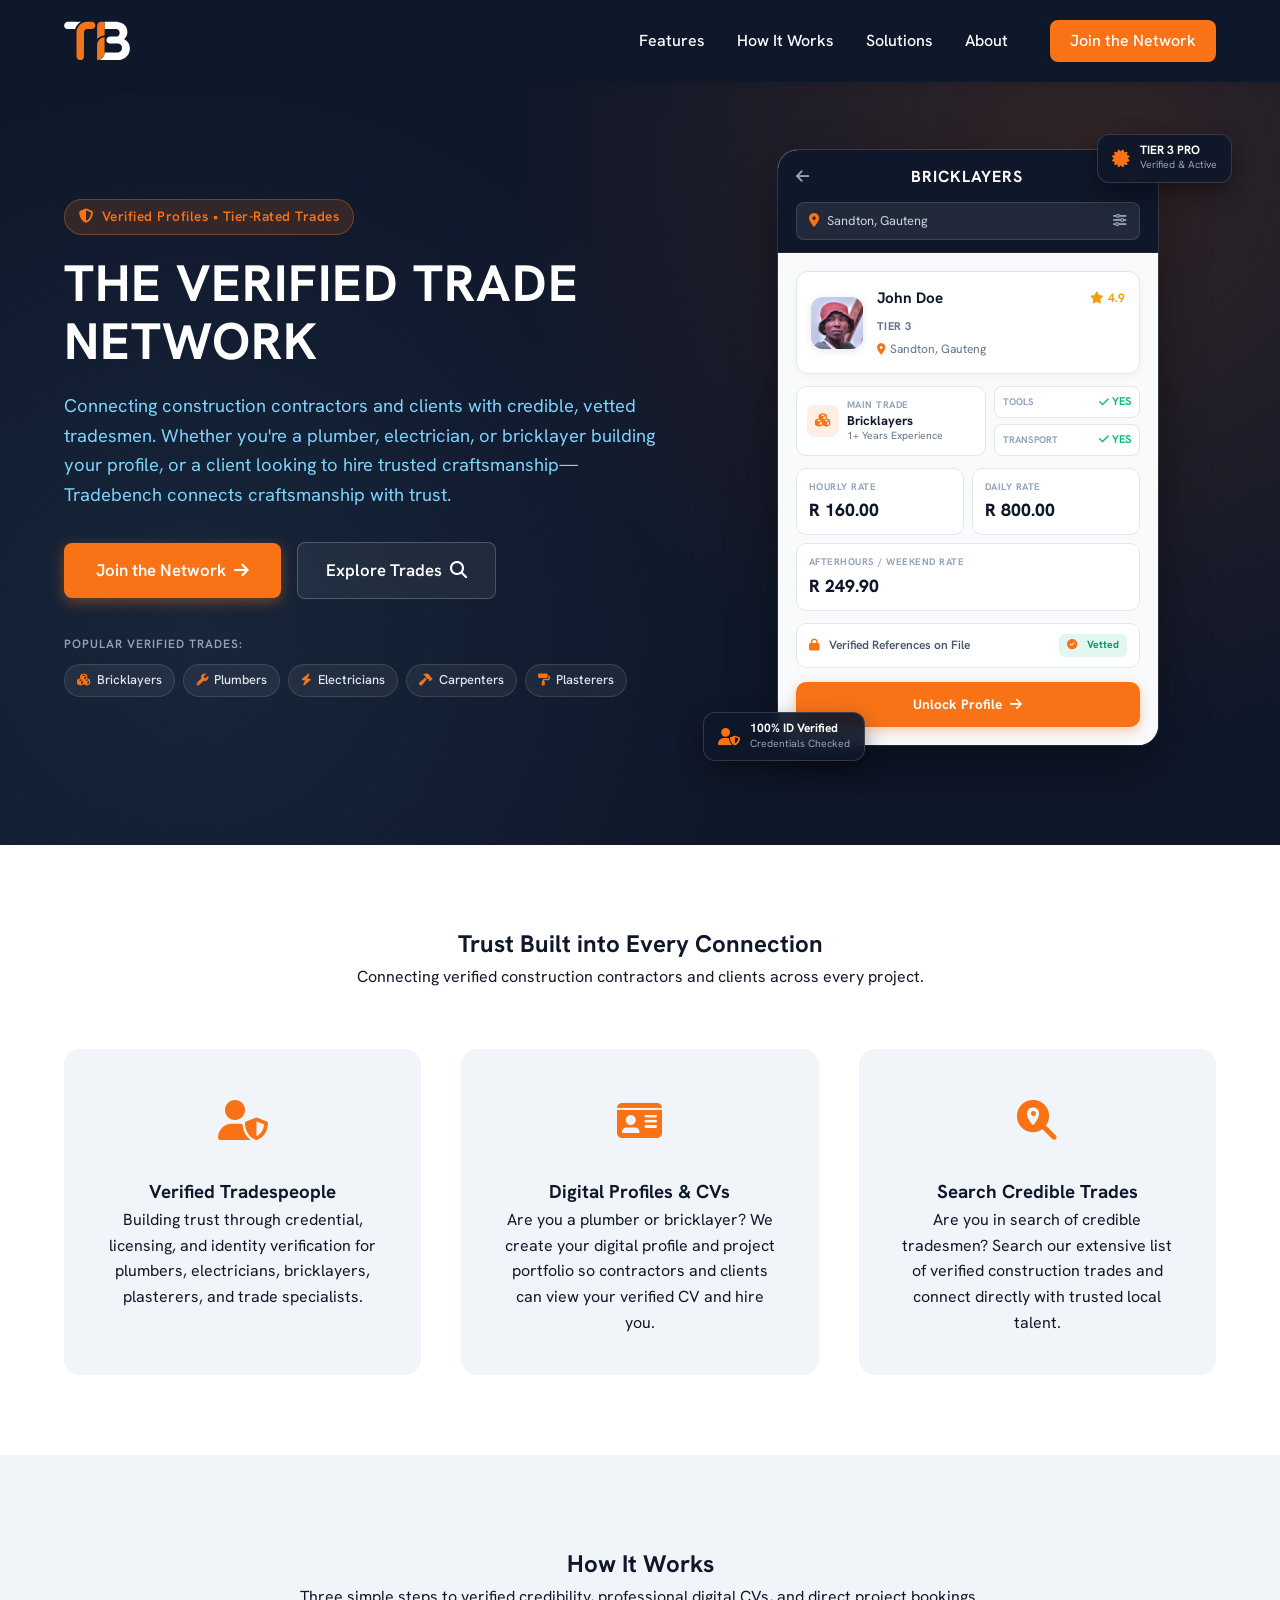
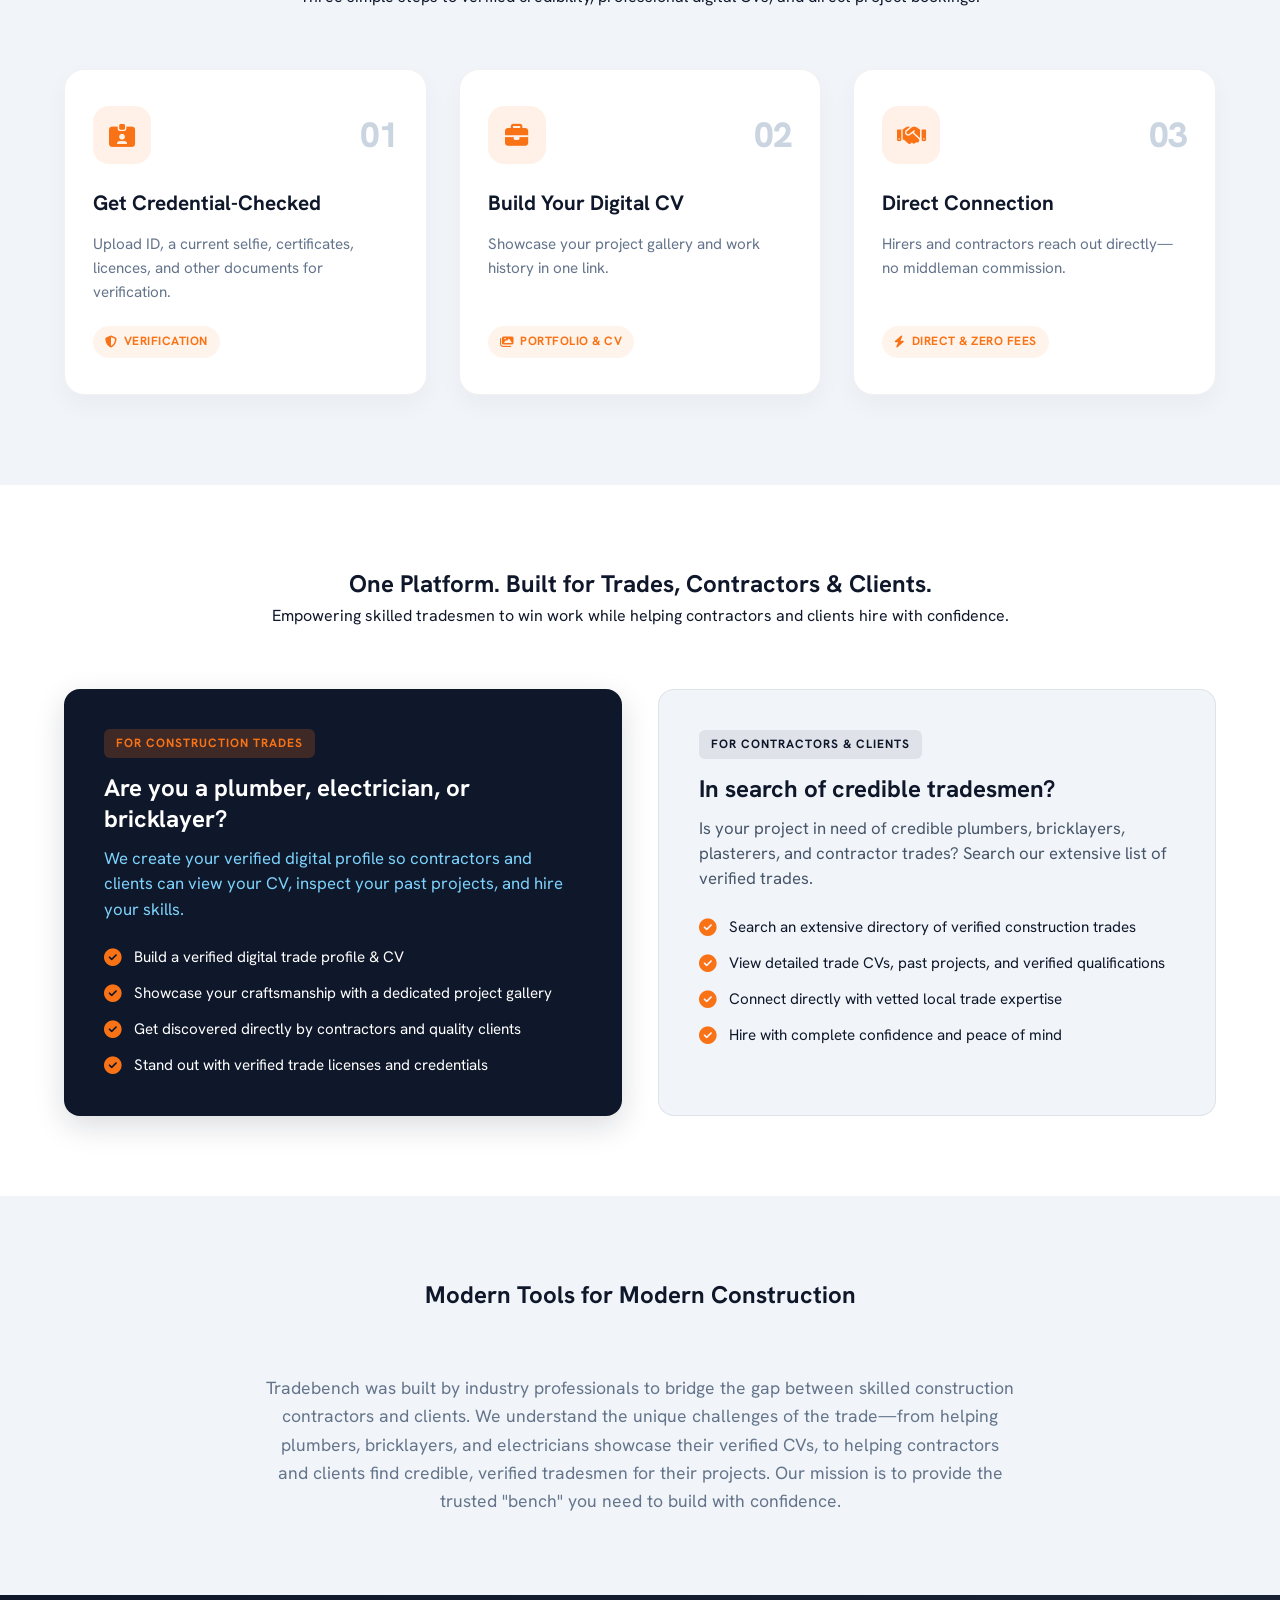
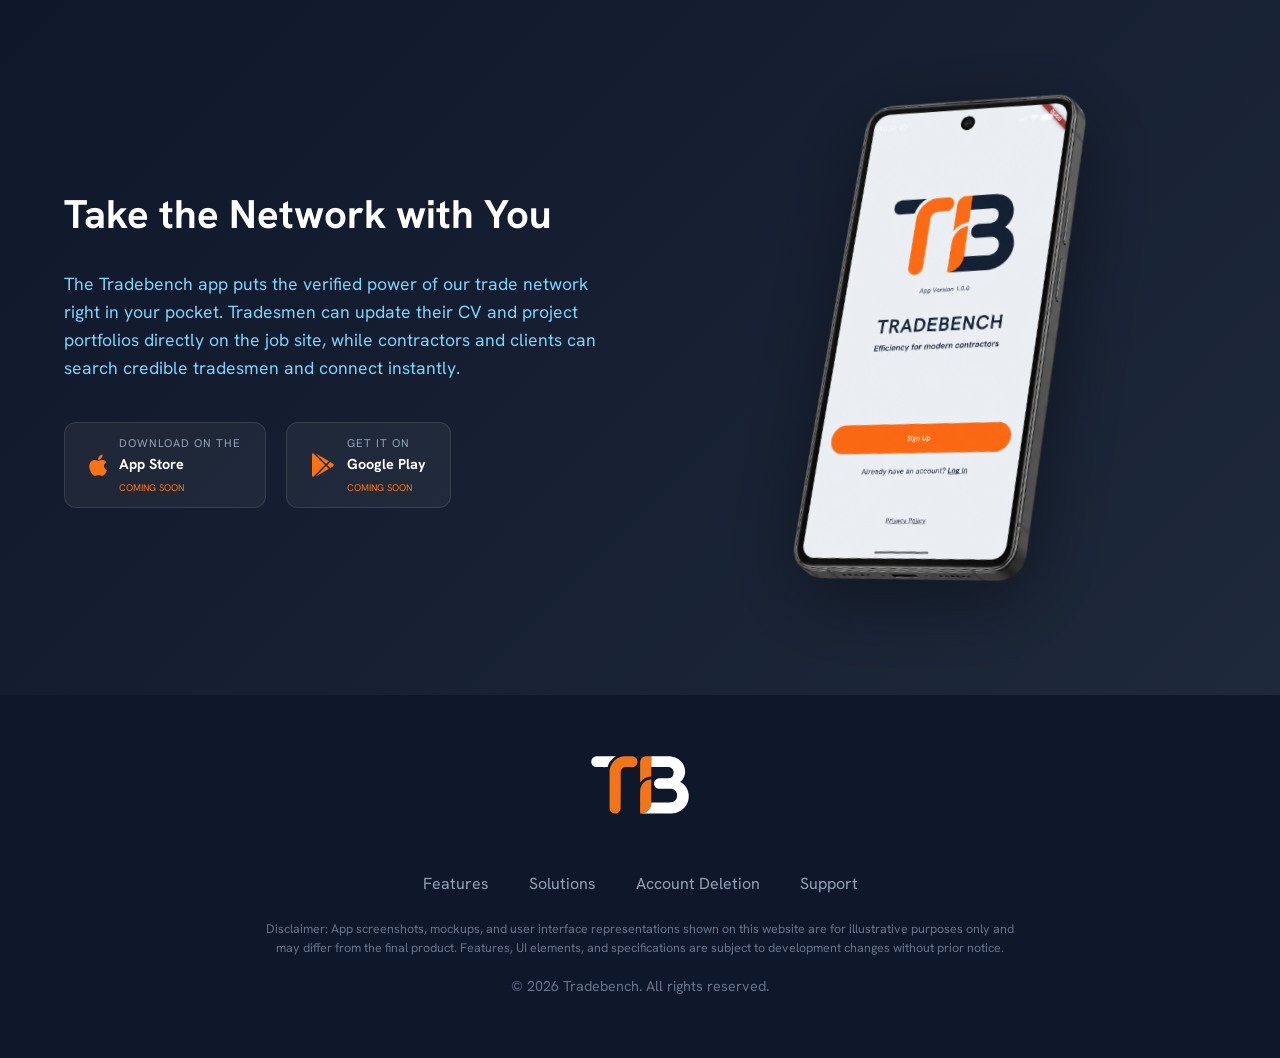
==== index.html @ 9629d945 "feat: add account and data deletion request page and stylesheet" ====
<!DOCTYPE html>
<html lang="en">

<head>
    <meta charset="UTF-8">
    <meta name="viewport" content="width=device-width, initial-scale=1.0">
    <title>Tradebench | The Verified Trade Network</title>
    <link rel="icon" type="image/svg+xml" href="assets/logo_dark.svg">
    <link rel="stylesheet" href="css/style.css">
    <!-- Font Awesome for icons -->
    <link rel="stylesheet" href="https://cdnjs.cloudflare.com/ajax/libs/font-awesome/6.5.2/css/all.min.css">
</head>

<body>
    <header>
        <div class="container">
            <nav>
                <a href="#" class="logo">
                    <img src="assets/logo_light.svg" alt="Tradebench Logo">
                </a>
                <button class="mobile-nav-toggle" id="mobileNavToggle" aria-label="Toggle navigation menu"
                    aria-expanded="false" aria-controls="navLinks">
                    <i class="fas fa-bars"></i>
                </button>
                <div class="nav-links" id="navLinks">
                    <a href="#features">Features</a>
                    <a href="#how-it-works">How It Works</a>
                    <a href="#solutions">Solutions</a>
                    <a href="#about">About</a>
                    <a href="#download" class="btn-cta-nav">Join the Network</a>
                </div>
            </nav>
        </div>
    </header>

    <main>
        <section class="hero">
            <div class="container">
                <div class="hero-grid">
                    <div class="hero-content">
                        <div class="hero-badge">
                            <i class="fas fa-shield-halved"></i>
                            <span>Verified Profiles • Tier-Rated Trades</span>
                        </div>
                        <h1>THE VERIFIED TRADE NETWORK</h1>
                        <p>Connecting construction contractors and clients with credible, vetted tradesmen. Whether you're a plumber, electrician, or bricklayer building your profile, or a client looking to hire trusted craftsmanship—Tradebench connects craftsmanship with trust.</p>
                        <div class="hero-actions">
                            <a href="#download" class="cta-button">
                                <span>Join the Network</span>
                                <i class="fas fa-arrow-right"></i>
                            </a>
                            <a href="#solutions" class="cta-button-ghost">
                                <span>Explore Trades</span>
                                <i class="fas fa-magnifying-glass"></i>
                            </a>
                        </div>
                        <div class="hero-trades-strip">
                            <span class="trades-label">Popular Verified Trades:</span>
                            <div class="trade-pills">
                                <span class="trade-pill"><i class="fa-solid fa-cubes"></i> Bricklayers</span>
                                <span class="trade-pill"><i class="fa-solid fa-wrench"></i> Plumbers</span>
                                <span class="trade-pill"><i class="fa-solid fa-bolt"></i> Electricians</span>
                                <span class="trade-pill"><i class="fa-solid fa-hammer"></i> Carpenters</span>
                                <span class="trade-pill"><i class="fa-solid fa-paint-roller"></i> Plasterers</span>
                            </div>
                        </div>
                    </div>

                    <div class="hero-mockup-wrapper">
                        <div class="mockup-glow"></div>
                        
                        <!-- Floating verified badge top right -->
                        <div class="floating-chip chip-top-right">
                            <i class="fas fa-certificate"></i>
                            <div>
                                <strong>TIER 3 PRO</strong>
                                <span>Verified & Active</span>
                            </div>
                        </div>

                        <!-- App Mockup Card -->
                        <div class="app-mockup-card">
                            <div class="mockup-screen-header">
                                <div class="mockup-nav">
                                    <i class="fas fa-arrow-left"></i>
                                    <span class="mockup-title">BRICKLAYERS</span>
                                    <i class="fas fa-heart heart-icon"></i>
                                </div>
                                <div class="mockup-search-bar">
                                    <i class="fas fa-location-dot"></i>
                                    <span class="search-placeholder">Sandton, Gauteng</span>
                                    <i class="fas fa-sliders search-filter"></i>
                                </div>
                            </div>

                            <div class="mockup-profile-body">
                                <div class="mockup-profile-head">
                                    <div class="mockup-avatar">
                                        <img src="assets/profile_tradesman.jpg" alt="John Doe" class="mockup-avatar-img">
                                    </div>
                                    <div class="mockup-profile-info">
                                        <div class="profile-name-row">
                                            <h4>John Doe</h4>
                                            <div class="star-rating">
                                                <i class="fas fa-star"></i>
                                                <span>4.9</span>
                                            </div>
                                        </div>
                                        <span class="mockup-tier-badge">TIER 3</span>
                                        <div class="mockup-location">
                                            <i class="fas fa-location-dot"></i>
                                            <span>Sandton, Gauteng</span>
                                        </div>
                                    </div>
                                </div>

                                <div class="mockup-skills-grid">
                                    <div class="skill-item">
                                        <div class="skill-icon"><i class="fa-solid fa-cubes"></i></div>
                                        <div class="skill-text">
                                            <span class="skill-label">MAIN TRADE</span>
                                            <strong>Bricklayers</strong>
                                            <small>1+ Years Experience</small>
                                        </div>
                                    </div>
                                    <div class="skill-badges">
                                        <div class="badge-status">
                                            <span class="badge-title">TOOLS</span>
                                            <span class="badge-val text-green"><i class="fas fa-check"></i> YES</span>
                                        </div>
                                        <div class="badge-status">
                                            <span class="badge-title">TRANSPORT</span>
                                            <span class="badge-val text-green"><i class="fas fa-check"></i> YES</span>
                                        </div>
                                    </div>
                                </div>

                                <div class="mockup-rates-grid">
                                    <div class="rate-card">
                                        <span class="rate-label">HOURLY RATE</span>
                                        <span class="rate-value">R 160.00</span>
                                    </div>
                                    <div class="rate-card">
                                        <span class="rate-label">DAILY RATE</span>
                                        <span class="rate-value">R 800.00</span>
                                    </div>
                                    <div class="rate-card full-width">
                                        <span class="rate-label">AFTERHOURS / WEEKEND RATE</span>
                                        <span class="rate-value">R 249.90</span>
                                    </div>
                                </div>

                                <div class="mockup-references">
                                    <div class="ref-row">
                                        <div>
                                            <i class="fas fa-lock"></i>
                                            <span>Verified References on File</span>
                                        </div>
                                        <span class="badge-verified"><i class="fas fa-check-circle"></i> Vetted</span>
                                    </div>
                                </div>

                                <a href="#download" class="mockup-action-btn">
                                    <span>Unlock Profile</span>
                                    <i class="fas fa-arrow-right"></i>
                                </a>
                            </div>
                        </div>

                        <!-- Floating badge bottom left -->
                        <div class="floating-chip chip-bottom-left">
                            <i class="fas fa-user-shield"></i>
                            <div>
                                <strong>100% ID Verified</strong>
                                <span>Credentials Checked</span>
                            </div>
                        </div>
                    </div>
                </div>
            </div>
        </section>

        <section id="features" class="features">
            <div class="container">
                <div class="section-title">
                    <h2>Trust Built into Every Connection</h2>
                    <p>Connecting verified construction contractors and clients across every project.</p>
                </div>

                <div class="feature-grid">
                    <div class="feature-card">
                        <div class="feature-icon">
                            <i class="fas fa-user-shield"></i>
                        </div>
                        <h3>Verified Tradespeople</h3>
                        <p>Building trust through credential, licensing, and identity verification for plumbers,
                            electricians, bricklayers, plasterers, and trade specialists.</p>
                    </div>

                    <div class="feature-card">
                        <div class="feature-icon">
                            <i class="fas fa-id-card"></i>
                        </div>
                        <h3>Digital Profiles & CVs</h3>
                        <p>Are you a plumber or bricklayer? We create your digital profile and project portfolio so
                            contractors and clients can view your verified CV and hire you.</p>
                    </div>

                    <div class="feature-card">
                        <div class="feature-icon">
                            <i class="fas fa-search-location"></i>
                        </div>
                        <h3>Search Credible Trades</h3>
                        <p>Are you in search of credible tradesmen? Search our extensive list of verified construction
                            trades and connect directly with trusted local talent.</p>
                    </div>
                </div>
            </div>
        </section>

        <section id="how-it-works" class="how-it-works">
            <div class="container">
                <div class="section-title">
                    <h2>How It Works</h2>
                    <p>Three simple steps to verified credibility, professional digital CVs, and direct project bookings.</p>
                </div>

                <div class="steps-grid">
                    <!-- Step 1 -->
                    <div class="step-card">
                        <div class="step-header">
                            <div class="step-icon-wrap">
                                <i class="fa-solid fa-id-card-clip"></i>
                            </div>
                            <span class="step-number">01</span>
                        </div>
                        <h3>Get Credential-Checked</h3>
                        <p>Upload ID, a current selfie, certificates, licences, and other documents for verification.</p>
                        <div class="step-pill">
                            <i class="fa-solid fa-shield-halved"></i>
                            <span>Verification</span>
                        </div>
                    </div>

                    <!-- Step 2 -->
                    <div class="step-card">
                        <div class="step-header">
                            <div class="step-icon-wrap">
                                <i class="fa-solid fa-briefcase"></i>
                            </div>
                            <span class="step-number">02</span>
                        </div>
                        <h3>Build Your Digital CV</h3>
                        <p>Showcase your project gallery and work history in one link.</p>
                        <div class="step-pill">
                            <i class="fa-solid fa-images"></i>
                            <span>Portfolio & CV</span>
                        </div>
                    </div>

                    <!-- Step 3 -->
                    <div class="step-card">
                        <div class="step-header">
                            <div class="step-icon-wrap">
                                <i class="fa-solid fa-handshake"></i>
                            </div>
                            <span class="step-number">03</span>
                        </div>
                        <h3>Direct Connection</h3>
                        <p>Hirers and contractors reach out directly—no middleman commission.</p>
                        <div class="step-pill">
                            <i class="fa-solid fa-bolt"></i>
                            <span>Direct & Zero Fees</span>
                        </div>
                    </div>
                </div>
            </div>
        </section>

        <section id="solutions" class="solutions">
            <div class="container">
                <div class="section-title">
                    <h2>One Platform. Built for Trades, Contractors & Clients.</h2>
                    <p>Empowering skilled tradesmen to win work while helping contractors and clients hire with
                        confidence.</p>
                </div>

                <div class="solutions-grid">
                    <div class="solution-card trades">
                        <span class="solution-tag">For Construction Trades</span>
                        <h3>Are you a plumber, electrician, or bricklayer?</h3>
                        <p class="solution-lead">We create your verified digital profile so contractors and clients can
                            view your CV, inspect your past projects, and hire your skills.</p>
                        <ul class="solution-list">
                            <li><i class="fas fa-check-circle"></i> <span>Build a verified digital trade profile &
                                    CV</span></li>
                            <li><i class="fas fa-check-circle"></i> <span>Showcase your craftsmanship with a dedicated
                                    project gallery</span></li>
                            <li><i class="fas fa-check-circle"></i> <span>Get discovered directly by contractors and
                                    quality clients</span></li>
                            <li><i class="fas fa-check-circle"></i> <span>Stand out with verified trade licenses and
                                    credentials</span></li>
                        </ul>
                    </div>

                    <div class="solution-card hirers">
                        <span class="solution-tag">For Contractors & Clients</span>
                        <h3>In search of credible tradesmen?</h3>
                        <p class="solution-lead">Is your project in need of credible plumbers, bricklayers, plasterers,
                            and contractor trades? Search our extensive list of verified trades.</p>
                        <ul class="solution-list">
                            <li><i class="fas fa-check-circle"></i> <span>Search an extensive directory of verified
                                    construction trades</span></li>
                            <li><i class="fas fa-check-circle"></i> <span>View detailed trade CVs, past projects, and
                                    verified qualifications</span></li>
                            <li><i class="fas fa-check-circle"></i> <span>Connect directly with vetted local trade
                                    expertise</span></li>
                            <li><i class="fas fa-check-circle"></i> <span>Hire with complete confidence and peace of
                                    mind</span></li>
                        </ul>
                    </div>
                </div>
            </div>
        </section>

        <section id="about" class="about" style="background: var(--light-slate);">
            <div class="container" style="text-align: center; max-width: 800px;">
                <div class="section-title">
                    <h2>Modern Tools for Modern Construction</h2>
                </div>
                <p style="font-size: 1.1rem; color: var(--text-muted);">
                    Tradebench was built by industry professionals to bridge the gap between skilled construction
                    contractors and clients. We understand the unique challenges of the trade—from helping
                    plumbers, bricklayers, and electricians showcase their verified CVs, to helping contractors and
                    clients find credible, verified tradesmen for their projects. Our mission is to provide the trusted
                    "bench" you need to build with confidence.
                </p>
            </div>
        </section>

        <section id="download" class="download-section">
            <div class="container">
                <div class="download-container">
                    <div class="download-content">
                        <h2>Take the Network with You</h2>
                        <p>The Tradebench app puts the verified power of our trade network right in your pocket.
                            Tradesmen can update their CV and project portfolios directly on the job site, while
                            contractors and clients can search credible tradesmen and connect instantly.</p>

                        <div class="app-badges">
                            <div class="badge-placeholder">
                                <i class="fab fa-apple"></i>
                                <div>
                                    <span>Download on the</span>
                                    <strong>App Store</strong>
                                    <small
                                        style="display: block; font-size: 0.6rem; color: var(--safety-orange); margin-top: 4px;">COMING
                                        SOON</small>
                                </div>
                            </div>
                            <div class="badge-placeholder">
                                <i class="fab fa-google-play"></i>
                                <div>
                                    <span>Get it on</span>
                                    <strong>Google Play</strong>
                                    <small
                                        style="display: block; font-size: 0.6rem; color: var(--safety-orange); margin-top: 4px;">COMING
                                        SOON</small>
                                </div>
                            </div>
                        </div>
                    </div>
                    <div class="phone-mockup">
                        <img src="assets/Phone_Screenshot.png" alt="Tradebench App Screenshot">
                    </div>
                </div>
            </div>
        </section>
    </main>

    <footer>
        <div class="container">
            <img src="assets/logo_light.svg" alt="Tradebench Logo" class="footer-logo">
            <div class="footer-links">
                <a href="#features">Features</a>
                <a href="#solutions">Solutions</a>
                <a href="delete-account.html">Account Deletion</a>
                <a href="mailto:hello@tradebench.co.za">Support</a>
            </div>
            <p class="footer-disclaimer">
                Disclaimer: App screenshots, mockups, and user interface representations shown on this website are for illustrative purposes only and may differ from the final product. Features, UI elements, and specifications are subject to development changes without prior notice.
            </p>
            <p class="copyright">&copy; 2026 Tradebench. All rights reserved.</p>
        </div>
    </footer>
    <script src="js/main.js"></script>
</body>

</html>
---- css/style.css ----
@import url('https://fonts.googleapis.com/css2?family=Hanken+Grotesk:wght@300;400;500;600;700&display=swap');

:root {
    --safety-orange: #F97316;
    --deep-navy: #0F172A;
    --light-slate: #F1F5F9;
    --action-sky: #7DD3FC;
    --slate-navy: #1E293B;
    --surface-dark: #020617;
    --text-main: #0F172A;
    --text-muted: #64748B;
    --white: #FFFFFF;
}

* {
    margin: 0;
    padding: 0;
    box-sizing: border-box;
}

html {
    scroll-behavior: smooth;
}

body {
    font-family: 'Hanken Grotesk', sans-serif;
    line-height: 1.6;
    color: var(--text-main);
    background-color: var(--light-slate);
    overflow-x: hidden;
}

/* Typography */
h1, h2, h3, h4 {
    font-weight: 700;
    color: var(--deep-navy);
}

a {
    text-decoration: none;
    transition: 0.3s;
}

/* Layout */
.container {
    max-width: 1200px;
    margin: 0 auto;
    padding: 0 24px;
}

section {
    padding: 80px 0;
}

/* Header */
header {
    background: var(--deep-navy);
    padding: 20px 0;
    position: fixed;
    width: 100%;
    top: 0;
    z-index: 1000;
    box-shadow: 0 2px 10px rgba(0,0,0,0.1);
}

nav {
    display: flex;
    justify-content: space-between;
    align-items: center;
}

.logo {
    height: 40px;
}

.logo img {
    height: 100%;
}

.nav-links {
    display: flex;
    gap: 32px;
    align-items: center;
}

.nav-links a {
    color: var(--white);
    font-weight: 500;
}

.nav-links a:hover {
    color: var(--safety-orange);
}

.btn-cta-nav {
    background: var(--safety-orange);
    color: var(--white) !important;
    padding: 8px 20px;
    border-radius: 8px;
    font-weight: 600;
    margin-left: 10px;
}

.btn-cta-nav:hover {
    background: #ea580c; /* Slightly darker orange */
    transform: translateY(-1px);
}

.mobile-nav-toggle {
    display: none;
    background: transparent;
    border: 1px solid rgba(255, 255, 255, 0.25);
    color: var(--white);
    font-size: 1.25rem;
    width: 44px;
    height: 44px;
    border-radius: 8px;
    cursor: pointer;
    align-items: center;
    justify-content: center;
    transition: all 0.2s ease;
}

.mobile-nav-toggle:hover,
.mobile-nav-toggle:focus-visible {
    color: var(--safety-orange);
    border-color: var(--safety-orange);
    outline: none;
    background: rgba(249, 115, 22, 0.1);
}

.btn-login {
    border: 2px solid var(--safety-orange);
    color: var(--safety-orange) !important;
    padding: 8px 24px;
    border-radius: 8px;
}

.btn-login:hover {
    background: var(--safety-orange);
    color: var(--white) !important;
}

/* Hero Section */
.hero {
    background: radial-gradient(circle at 85% 20%, rgba(249, 115, 22, 0.15) 0%, transparent 45%),
                radial-gradient(circle at 15% 75%, rgba(125, 211, 252, 0.08) 0%, transparent 45%),
                var(--deep-navy);
    color: var(--white);
    padding: 150px 0 100px;
    position: relative;
    overflow: hidden;
}

.hero-grid {
    display: grid;
    grid-template-columns: 1.1fr 0.9fr;
    gap: 48px;
    align-items: center;
    text-align: left;
}

.hero-badge {
    display: inline-flex;
    align-items: center;
    gap: 8px;
    background: rgba(249, 115, 22, 0.15);
    border: 1px solid rgba(249, 115, 22, 0.35);
    color: var(--safety-orange);
    padding: 6px 14px;
    border-radius: 999px;
    font-size: 0.85rem;
    font-weight: 600;
    letter-spacing: 0.5px;
    margin-bottom: 20px;
}

.hero-badge i {
    font-size: 0.9rem;
}

.hero h1 {
    color: var(--white);
    font-size: 3.2rem;
    line-height: 1.15;
    margin-bottom: 20px;
    letter-spacing: 1px;
}

.hero p {
    font-size: 1.15rem;
    color: var(--action-sky);
    line-height: 1.6;
    margin-bottom: 32px;
}

.hero-actions {
    display: flex;
    align-items: center;
    gap: 16px;
    flex-wrap: wrap;
    margin-bottom: 36px;
}

.cta-button {
    display: inline-flex;
    align-items: center;
    justify-content: center;
    gap: 8px;
    background: var(--safety-orange);
    color: var(--white);
    padding: 14px 32px;
    border-radius: 8px;
    font-weight: 600;
    font-size: 1.05rem;
    box-shadow: 0 4px 14px rgba(249, 115, 22, 0.4);
    transition: 0.3s;
}

.cta-button:hover {
    transform: translateY(-2px);
    box-shadow: 0 6px 20px rgba(249, 115, 22, 0.6);
    background: #ea580c;
}

.cta-button-ghost {
    display: inline-flex;
    align-items: center;
    justify-content: center;
    gap: 8px;
    background: rgba(255, 255, 255, 0.06);
    border: 1px solid rgba(255, 255, 255, 0.2);
    color: var(--white);
    padding: 14px 28px;
    border-radius: 8px;
    font-weight: 600;
    font-size: 1.05rem;
    transition: 0.3s;
}

.cta-button-ghost:hover {
    background: rgba(255, 255, 255, 0.12);
    border-color: var(--white);
    color: var(--white);
    transform: translateY(-2px);
}

.hero-trades-strip {
    display: flex;
    flex-direction: column;
    gap: 10px;
}

.trades-label {
    font-size: 0.75rem;
    text-transform: uppercase;
    letter-spacing: 1px;
    color: #94A3B8;
    font-weight: 600;
}

.trade-pills {
    display: flex;
    flex-wrap: wrap;
    gap: 8px;
}

.trade-pill {
    display: inline-flex;
    align-items: center;
    gap: 6px;
    background: rgba(255, 255, 255, 0.06);
    border: 1px solid rgba(255, 255, 255, 0.12);
    color: #E2E8F0;
    padding: 5px 12px;
    border-radius: 20px;
    font-size: 0.8rem;
    font-weight: 500;
    transition: 0.2s;
}

.trade-pill i {
    color: var(--safety-orange);
    font-size: 0.75rem;
}

.trade-pill:hover {
    border-color: var(--safety-orange);
    background: rgba(249, 115, 22, 0.12);
    color: var(--white);
    transform: translateY(-1px);
}

/* Mockup Profile Card in Hero */
.hero-mockup-wrapper {
    position: relative;
    display: flex;
    justify-content: center;
    align-items: center;
}

.mockup-glow {
    position: absolute;
    width: 340px;
    height: 340px;
    background: radial-gradient(circle, rgba(249, 115, 22, 0.22) 0%, transparent 70%);
    filter: blur(40px);
    top: 50%;
    left: 50%;
    transform: translate(-50%, -50%);
    z-index: 0;
    pointer-events: none;
}

.app-mockup-card {
    position: relative;
    z-index: 1;
    background: #FFFFFF;
    border-radius: 20px;
    box-shadow: 0 20px 50px rgba(0, 0, 0, 0.4), 0 0 0 1px rgba(255, 255, 255, 0.15);
    overflow: hidden;
    width: 100%;
    max-width: 380px;
    color: var(--text-main);
    animation: floatMockup 6s ease-in-out infinite;
}

@keyframes floatMockup {
    0%, 100% {
        transform: translateY(0px);
    }
    50% {
        transform: translateY(-8px);
    }
}

.mockup-screen-header {
    background: var(--deep-navy);
    padding: 14px 18px 12px;
    color: var(--white);
    border-bottom: 1px solid rgba(255, 255, 255, 0.08);
}

.mockup-nav {
    display: flex;
    align-items: center;
    justify-content: space-between;
    margin-bottom: 12px;
}

.mockup-nav i {
    font-size: 0.95rem;
    color: #94A3B8;
    cursor: pointer;
}

.mockup-nav .heart-icon {
    color: #EF4444;
}

.mockup-title {
    font-size: 1rem;
    font-weight: 700;
    letter-spacing: 1px;
    color: var(--white);
}

.mockup-search-bar {
    display: flex;
    align-items: center;
    background: rgba(255, 255, 255, 0.08);
    border: 1px solid rgba(255, 255, 255, 0.12);
    border-radius: 8px;
    padding: 8px 12px;
    font-size: 0.8rem;
    color: #94A3B8;
    gap: 8px;
}

.mockup-search-bar i {
    color: var(--safety-orange);
    font-size: 0.85rem;
}

.search-placeholder {
    flex: 1;
    color: #CBD5E1;
}

.search-filter {
    color: #94A3B8 !important;
}

.mockup-profile-body {
    padding: 18px;
    background: #F8FAFC;
    text-align: left;
}

.mockup-profile-head {
    display: flex;
    align-items: center;
    gap: 14px;
    background: var(--white);
    padding: 14px;
    border-radius: 12px;
    box-shadow: 0 2px 8px rgba(0, 0, 0, 0.04);
    border: 1px solid #E2E8F0;
    margin-bottom: 12px;
}

.mockup-avatar {
    width: 52px;
    height: 52px;
    border-radius: 12px;
    overflow: hidden;
    box-shadow: 0 2px 8px rgba(0, 0, 0, 0.1);
    flex-shrink: 0;
    background: #E2E8F0;
}

.mockup-avatar-img {
    width: 100%;
    height: 100%;
    object-fit: cover;
    display: block;
}

.mockup-profile-info {
    flex: 1;
    min-width: 0;
}

.profile-name-row {
    display: flex;
    justify-content: space-between;
    align-items: center;
    margin-bottom: 2px;
}

.profile-name-row h4 {
    font-size: 0.95rem;
    font-weight: 700;
    color: var(--deep-navy);
    margin: 0;
}

.star-rating {
    display: flex;
    align-items: center;
    gap: 4px;
    font-size: 0.75rem;
    font-weight: 700;
    color: #F59E0B;
}

.mockup-tier-badge {
    display: inline-block;
    font-size: 0.7rem;
    font-weight: 700;
    color: #64748B;
    text-transform: uppercase;
    letter-spacing: 0.5px;
}

.mockup-location {
    display: flex;
    align-items: center;
    gap: 5px;
    font-size: 0.75rem;
    color: #64748B;
    margin-top: 2px;
}

.mockup-location i {
    color: var(--safety-orange);
    font-size: 0.7rem;
}

/* Skills Grid */
.mockup-skills-grid {
    display: grid;
    grid-template-columns: 1.3fr 1fr;
    gap: 8px;
    margin-bottom: 12px;
}

.skill-item {
    display: flex;
    align-items: center;
    gap: 8px;
    background: var(--white);
    padding: 10px;
    border-radius: 10px;
    border: 1px solid #E2E8F0;
}

.skill-icon {
    width: 32px;
    height: 32px;
    background: rgba(249, 115, 22, 0.12);
    border-radius: 8px;
    display: flex;
    align-items: center;
    justify-content: center;
    color: var(--safety-orange);
    font-size: 0.85rem;
    flex-shrink: 0;
}

.skill-text {
    display: flex;
    flex-direction: column;
}

.skill-label {
    font-size: 0.6rem;
    font-weight: 700;
    color: #94A3B8;
    text-transform: uppercase;
    letter-spacing: 0.5px;
}

.skill-text strong {
    font-size: 0.8rem;
    color: var(--deep-navy);
    line-height: 1.2;
}

.skill-text small {
    font-size: 0.65rem;
    color: #64748B;
}

.skill-badges {
    display: flex;
    flex-direction: column;
    gap: 6px;
}

.badge-status {
    background: var(--white);
    border: 1px solid #E2E8F0;
    border-radius: 8px;
    padding: 6px 8px;
    display: flex;
    justify-content: space-between;
    align-items: center;
    font-size: 0.7rem;
}

.badge-title {
    font-weight: 700;
    color: #94A3B8;
    font-size: 0.6rem;
}

.badge-val.text-green {
    color: #10B981;
    font-weight: 700;
    font-size: 0.7rem;
    display: flex;
    align-items: center;
    gap: 3px;
}

/* Rates in Mockup */
.mockup-rates-grid {
    display: grid;
    grid-template-columns: 1fr 1fr;
    gap: 8px;
    margin-bottom: 12px;
}

.rate-card {
    background: var(--white);
    border: 1px solid #E2E8F0;
    border-radius: 10px;
    padding: 10px 12px;
    display: flex;
    flex-direction: column;
}

.rate-card.full-width {
    grid-column: span 2;
}

.rate-label {
    font-size: 0.6rem;
    font-weight: 700;
    color: #94A3B8;
    text-transform: uppercase;
    letter-spacing: 0.5px;
    margin-bottom: 2px;
}

.rate-value {
    font-size: 1.1rem;
    font-weight: 800;
    color: var(--deep-navy);
}

/* References in Mockup */
.mockup-references {
    background: var(--white);
    border: 1px solid #E2E8F0;
    border-radius: 10px;
    padding: 10px 12px;
    margin-bottom: 14px;
}

.ref-row {
    display: flex;
    align-items: center;
    justify-content: space-between;
    font-size: 0.75rem;
    color: #475569;
    font-weight: 600;
}

.ref-row i {
    color: var(--safety-orange);
    margin-right: 6px;
}

.badge-verified {
    background: rgba(16, 185, 129, 0.12);
    color: #059669;
    font-size: 0.65rem;
    font-weight: 700;
    padding: 3px 8px;
    border-radius: 6px;
    display: inline-flex;
    align-items: center;
    gap: 4px;
}

/* Action button in mockup */
.mockup-action-btn {
    display: flex;
    align-items: center;
    justify-content: center;
    gap: 8px;
    width: 100%;
    background: var(--safety-orange);
    color: var(--white);
    padding: 12px;
    border-radius: 10px;
    font-weight: 700;
    font-size: 0.85rem;
    box-shadow: 0 4px 12px rgba(249, 115, 22, 0.35);
    transition: 0.2s;
}

.mockup-action-btn:hover {
    background: #ea580c;
    color: var(--white);
    transform: translateY(-1px);
}

/* Floating chips around mockup */
.floating-chip {
    position: absolute;
    z-index: 2;
    background: rgba(15, 23, 42, 0.92);
    backdrop-filter: blur(8px);
    -webkit-backdrop-filter: blur(8px);
    border: 1px solid rgba(255, 255, 255, 0.15);
    color: var(--white);
    padding: 8px 14px;
    border-radius: 12px;
    display: flex;
    align-items: center;
    gap: 10px;
    box-shadow: 0 10px 25px rgba(0, 0, 0, 0.4);
    animation: floatChip 4s ease-in-out infinite alternate;
}

.floating-chip i {
    font-size: 1.1rem;
    color: var(--safety-orange);
}

.floating-chip strong {
    display: block;
    font-size: 0.75rem;
    line-height: 1.2;
}

.floating-chip span {
    display: block;
    font-size: 0.65rem;
    color: #94A3B8;
}

.chip-top-right {
    top: -16px;
    right: -16px;
}

.chip-bottom-left {
    bottom: -16px;
    left: -16px;
    animation-delay: 1.5s;
}

@keyframes floatChip {
    0% {
        transform: translateY(0);
    }
    100% {
        transform: translateY(-6px);
    }
}

/* Features */
.features {
    background: var(--white);
}

.section-title {
    text-align: center;
    margin-bottom: 60px;
}

.feature-grid {
    display: grid;
    grid-template-columns: repeat(auto-fit, minmax(300px, 1fr));
    gap: 40px;
}

.feature-card {
    padding: 40px;
    background: var(--light-slate);
    border-radius: 16px;
    text-align: center;
    transition: 0.3s;
}

.feature-card:hover {
    transform: translateY(-10px);
    background: var(--white);
    box-shadow: 0 10px 30px rgba(0,0,0,0.05);
}

.feature-icon {
    font-size: 40px;
    color: var(--safety-orange);
    margin-bottom: 24px;
}

/* How It Works Section */
.how-it-works {
    background: var(--light-slate);
    padding: 90px 0;
    position: relative;
    overflow: hidden;
}

.steps-grid {
    display: grid;
    grid-template-columns: repeat(3, 1fr);
    gap: 32px;
    position: relative;
    z-index: 1;
}

.step-card {
    background: var(--white);
    padding: 36px 28px;
    border-radius: 20px;
    position: relative;
    box-shadow: 0 10px 25px rgba(15, 23, 42, 0.04);
    border: 1px solid rgba(15, 23, 42, 0.06);
    transition: all 0.3s ease;
    display: flex;
    flex-direction: column;
}

.step-card:hover {
    transform: translateY(-8px);
    box-shadow: 0 20px 35px rgba(249, 115, 22, 0.1);
    border-color: rgba(249, 115, 22, 0.3);
}

.step-header {
    display: flex;
    align-items: center;
    justify-content: space-between;
    margin-bottom: 22px;
}

.step-icon-wrap {
    width: 58px;
    height: 58px;
    background: rgba(249, 115, 22, 0.1);
    border-radius: 16px;
    display: flex;
    align-items: center;
    justify-content: center;
    color: var(--safety-orange);
    font-size: 1.45rem;
    transition: 0.3s ease;
}

.step-card:hover .step-icon-wrap {
    background: var(--safety-orange);
    color: var(--white);
    transform: scale(1.05);
}

.step-number {
    font-size: 2.2rem;
    font-weight: 800;
    color: #CBD5E1;
    line-height: 1;
    letter-spacing: -1px;
    transition: 0.3s;
}

.step-card:hover .step-number {
    color: var(--safety-orange);
}

.step-card h3 {
    font-size: 1.3rem;
    margin-bottom: 12px;
    color: var(--deep-navy);
}

.step-card p {
    color: var(--text-muted);
    font-size: 0.95rem;
    line-height: 1.6;
    margin-bottom: 22px;
    flex-grow: 1;
}

.step-pill {
    display: inline-flex;
    align-items: center;
    gap: 6px;
    font-size: 0.75rem;
    font-weight: 700;
    text-transform: uppercase;
    letter-spacing: 0.5px;
    color: var(--safety-orange);
    background: rgba(249, 115, 22, 0.08);
    padding: 6px 12px;
    border-radius: 999px;
    width: fit-content;
}

/* Solutions Section */
.solutions {
    background: var(--white);
    padding-bottom: 80px;
}

.solutions-grid {
    display: grid;
    grid-template-columns: repeat(auto-fit, minmax(320px, 1fr));
    gap: 36px;
}

.solution-card {
    padding: 40px;
    border-radius: 16px;
    text-align: left;
    transition: 0.3s;
    display: flex;
    flex-direction: column;
}

.solution-card:hover {
    transform: translateY(-6px);
}

.solution-card.trades {
    background: var(--deep-navy);
    color: var(--white);
    box-shadow: 0 10px 30px rgba(15, 23, 42, 0.15);
}

.solution-card.hirers {
    background: var(--light-slate);
    color: var(--text-main);
    border: 1px solid rgba(15, 23, 42, 0.08);
}

.solution-tag {
    display: inline-block;
    font-size: 0.75rem;
    font-weight: 700;
    text-transform: uppercase;
    letter-spacing: 1px;
    margin-bottom: 14px;
    padding: 5px 12px;
    border-radius: 6px;
    width: fit-content;
}

.solution-card.trades .solution-tag {
    background: rgba(249, 115, 22, 0.2);
    color: var(--safety-orange);
}

.solution-card.hirers .solution-tag {
    background: rgba(15, 23, 42, 0.08);
    color: var(--deep-navy);
}

.solution-card h3 {
    font-size: 1.5rem;
    margin-bottom: 12px;
    line-height: 1.3;
}

.solution-card.trades h3 {
    color: var(--white);
}

.solution-card.hirers h3 {
    color: var(--deep-navy);
}

.solution-lead {
    font-size: 1.05rem;
    line-height: 1.5;
    margin-bottom: 24px;
}

.solution-card.trades .solution-lead {
    color: var(--action-sky);
}

.solution-card.hirers .solution-lead {
    color: #475569;
}

.solution-list {
    list-style: none;
    padding: 0;
    margin: 0;
    display: flex;
    flex-direction: column;
    gap: 14px;
}

.solution-list li {
    display: flex;
    align-items: flex-start;
    gap: 12px;
    font-size: 0.95rem;
    line-height: 1.45;
}

.solution-list li i {
    color: var(--safety-orange);
    font-size: 1.1rem;
    margin-top: 3px;
    flex-shrink: 0;
}

/* Footer */
footer {
    background: var(--deep-navy);
    color: var(--white);
    padding: 60px 0;
    text-align: center;
}

.footer-logo {
    height: 60px;
    margin-bottom: 24px;
}

.footer-links {
    margin: 24px 0;
    display: flex;
    justify-content: center;
    gap: 40px;
}

.footer-links a {
    color: #94A3B8;
}

.footer-links a:hover {
    color: var(--white);
}

.copyright {
    color: #64748B;
    font-size: 0.9rem;
}

.footer-disclaimer {
    max-width: 780px;
    margin: 20px auto 16px;
    font-size: 0.78rem;
    line-height: 1.55;
    color: #64748B;
    padding: 0 16px;
}

/* Download Section */
.download-section {
    background: linear-gradient(135deg, var(--deep-navy) 0%, var(--slate-navy) 100%);
    color: var(--white);
    padding: 100px 0;
    overflow: hidden;
}

.download-container {
    display: flex;
    align-items: center;
    gap: 60px;
    text-align: left;
}

.download-content {
    flex: 1;
}

.download-content h2 {
    color: var(--white);
    font-size: 2.5rem;
    margin-bottom: 24px;
}

.download-content p {
    font-size: 1.1rem;
    color: var(--action-sky);
    margin-bottom: 40px;
}

.app-badges {
    display: flex;
    gap: 20px;
    flex-wrap: wrap;
}

.badge-placeholder {
    display: flex;
    align-items: center;
    gap: 12px;
    background: rgba(255, 255, 255, 0.05);
    border: 1px solid rgba(255, 255, 255, 0.1);
    padding: 12px 24px;
    border-radius: 12px;
    color: var(--white);
    font-size: 0.9rem;
    transition: 0.3s;
}

.badge-placeholder i {
    font-size: 24px;
    color: var(--safety-orange);
}

.badge-placeholder span {
    display: block;
    font-size: 0.7rem;
    color: #94A3B8;
    text-transform: uppercase;
    letter-spacing: 1px;
}

.phone-mockup {
    flex: 1;
    display: flex;
    justify-content: center;
    position: relative;
}

.phone-mockup img {
    max-width: 100%;
    height: auto;
    max-height: 500px;
    filter: drop-shadow(0 20px 40px rgba(0,0,0,0.4));
    transform: rotate(-5deg);
    transition: 0.5s ease-out;
}

.phone-mockup:hover img {
    transform: rotate(0deg) scale(1.05);
}

/* Page Hero / Inner Pages */
.page-hero {
    background: radial-gradient(circle at 85% 20%, rgba(249, 115, 22, 0.15) 0%, transparent 45%),
                radial-gradient(circle at 15% 75%, rgba(125, 211, 252, 0.08) 0%, transparent 45%),
                var(--deep-navy);
    color: var(--white);
    padding: 150px 0 60px;
    text-align: center;
}

.page-hero .hero-badge {
    margin: 0 auto 20px;
}

.page-hero h1 {
    color: var(--white);
    font-size: 2.75rem;
    font-weight: 700;
    margin-bottom: 16px;
    letter-spacing: -0.5px;
}

.page-hero p {
    color: var(--action-sky);
    font-size: 1.15rem;
    max-width: 680px;
    margin: 0 auto;
    line-height: 1.6;
}

/* Deletion & Legal Pages */
.deletion-section {
    padding: 60px 0 100px;
    background: var(--light-slate);
}

.deletion-container {
    max-width: 820px;
    margin: 0 auto;
}

.deletion-card {
    background: var(--white);
    border-radius: 18px;
    padding: 36px 32px;
    margin-bottom: 28px;
    box-shadow: 0 10px 30px rgba(15, 23, 42, 0.04);
    border: 1px solid rgba(15, 23, 42, 0.07);
    transition: box-shadow 0.3s ease;
}

.deletion-card:hover {
    box-shadow: 0 15px 35px rgba(15, 23, 42, 0.07);
}

.deletion-card-header {
    display: flex;
    align-items: center;
    gap: 16px;
    margin-bottom: 20px;
}

.deletion-card-icon {
    width: 48px;
    height: 48px;
    border-radius: 14px;
    background: rgba(249, 115, 22, 0.1);
    color: var(--safety-orange);
    display: flex;
    align-items: center;
    justify-content: center;
    font-size: 1.35rem;
    flex-shrink: 0;
}

.deletion-card-icon.blue {
    background: rgba(125, 211, 252, 0.15);
    color: #0284C7;
}

.deletion-card-icon.red {
    background: rgba(239, 68, 68, 0.1);
    color: #DC2626;
}

.deletion-card-header h2,
.deletion-card-header h3 {
    font-size: 1.35rem;
    color: var(--deep-navy);
    margin: 0;
}

.deletion-card p {
    color: #475569;
    font-size: 1rem;
    line-height: 1.65;
    margin-bottom: 16px;
}

.deletion-steps {
    list-style: none;
    padding: 0;
    margin: 20px 0 0;
    display: flex;
    flex-direction: column;
    gap: 14px;
}

.deletion-steps li {
    display: flex;
    align-items: flex-start;
    gap: 14px;
    font-size: 0.98rem;
    color: var(--text-main);
    line-height: 1.5;
}

.step-badge {
    width: 28px;
    height: 28px;
    border-radius: 8px;
    background: var(--slate-navy);
    color: var(--white);
    display: flex;
    align-items: center;
    justify-content: center;
    font-weight: 700;
    font-size: 0.85rem;
    flex-shrink: 0;
    margin-top: 2px;
}

.deletion-data-list {
    list-style: none;
    padding: 0;
    margin: 16px 0;
    display: flex;
    flex-direction: column;
    gap: 12px;
}

.deletion-data-list li {
    display: flex;
    align-items: flex-start;
    gap: 12px;
    font-size: 0.95rem;
    color: #334155;
    line-height: 1.5;
}

.deletion-data-list li i {
    color: #EF4444;
    font-size: 1rem;
    margin-top: 3px;
    flex-shrink: 0;
}

/* Deletion Form */
.deletion-form {
    margin-top: 20px;
}

.form-group {
    margin-bottom: 20px;
}

.form-group label {
    display: block;
    margin-bottom: 8px;
    font-size: 0.95rem;
    font-weight: 600;
    color: var(--deep-navy);
}

.form-group label .required {
    color: #EF4444;
}

.form-group input,
.form-group textarea {
    width: 100%;
    padding: 13px 16px;
    background: #F8FAFC;
    border: 1.5px solid #CBD5E1;
    border-radius: 10px;
    color: var(--text-main);
    font-size: 0.98rem;
    font-family: inherit;
    transition: all 0.2s ease;
    box-sizing: border-box;
}

.form-group input:focus,
.form-group textarea:focus {
    outline: none;
    background: var(--white);
    border-color: var(--safety-orange);
    box-shadow: 0 0 0 3px rgba(249, 115, 22, 0.15);
}

.form-group input::placeholder,
.form-group textarea::placeholder {
    color: #94A3B8;
}

.form-hint {
    display: block;
    font-size: 0.82rem;
    color: #64748B;
    margin-top: 6px;
}

.btn-deletion-submit {
    display: flex;
    align-items: center;
    justify-content: center;
    gap: 10px;
    width: 100%;
    background: var(--safety-orange);
    color: var(--white);
    padding: 15px 28px;
    border-radius: 10px;
    font-weight: 700;
    font-size: 1.05rem;
    border: none;
    cursor: pointer;
    transition: all 0.25s ease;
    box-shadow: 0 4px 14px rgba(249, 115, 22, 0.3);
    margin-top: 10px;
}

.btn-deletion-submit:hover {
    background: #ea580c;
    transform: translateY(-2px);
    box-shadow: 0 6px 20px rgba(249, 115, 22, 0.4);
}

.btn-deletion-submit:disabled {
    opacity: 0.65;
    cursor: not-allowed;
    transform: none;
}

.deletion-status-msg {
    padding: 16px 20px;
    border-radius: 12px;
    margin-top: 20px;
    font-size: 0.95rem;
    line-height: 1.55;
    display: none;
}

.deletion-status-msg.success {
    background: rgba(16, 185, 129, 0.1);
    border: 1.5px solid #10B981;
    color: #065F46;
}

.deletion-status-msg.error {
    background: rgba(239, 68, 68, 0.1);
    border: 1.5px solid #EF4444;
    color: #991B1B;
}

.deletion-status-msg a {
    color: inherit;
    font-weight: 700;
    text-decoration: underline;
}

.deletion-info-box {
    background: rgba(15, 23, 42, 0.03);
    border-left: 4px solid var(--safety-orange);
    padding: 16px 20px;
    border-radius: 0 10px 10px 0;
    margin: 20px 0;
}

.deletion-info-box p {
    margin: 0;
    font-size: 0.92rem;
    color: #334155;
}

/* Responsive */
@media (max-width: 992px) {
    .hero {
        padding: 130px 0 70px;
    }
    .hero-grid {
        grid-template-columns: 1fr;
        text-align: center;
        gap: 48px;
    }
    .hero-badge {
        margin: 0 auto 20px;
    }
    .hero-actions {
        justify-content: center;
    }
    .hero-trades-strip {
        align-items: center;
    }
    .trade-pills {
        justify-content: center;
    }
    .hero-mockup-wrapper {
        margin-top: 10px;
    }
    .download-container {
        flex-direction: column;
        text-align: center;
        gap: 40px;
    }
    .download-content {
        max-width: 650px;
        margin: 0 auto;
    }
    .app-badges {
        justify-content: center;
    }
    .phone-mockup img {
        transform: rotate(0deg);
        max-height: 420px;
    }
}

@media (max-width: 768px) {
    section {
        padding: 60px 0;
    }

    /* Mobile Header & Nav */
    .mobile-nav-toggle {
        display: inline-flex;
    }

    .nav-links {
        position: absolute;
        top: 100%;
        left: 0;
        right: 0;
        background: rgba(15, 23, 42, 0.98);
        backdrop-filter: blur(12px);
        -webkit-backdrop-filter: blur(12px);
        border-bottom: 1px solid rgba(255, 255, 255, 0.1);
        box-shadow: 0 12px 30px rgba(0, 0, 0, 0.4);
        flex-direction: column;
        padding: 24px;
        gap: 16px;
        opacity: 0;
        visibility: hidden;
        transform: translateY(-8px);
        transition: opacity 0.25s ease, transform 0.25s ease, visibility 0.25s;
    }

    .nav-links.active {
        opacity: 1;
        visibility: visible;
        transform: translateY(0);
    }

    .nav-links a {
        font-size: 1.1rem;
        padding: 10px 0;
        width: 100%;
        text-align: center;
        border-radius: 6px;
    }

    .nav-links a:active {
        background: rgba(255, 255, 255, 0.05);
    }

    .btn-cta-nav {
        margin-left: 0;
        margin-top: 8px;
        width: 100%;
        max-width: 280px;
        padding: 12px 24px;
        text-align: center;
    }

    /* Hero */
    .hero {
        padding: 130px 0 70px;
    }

    .hero h1 {
        font-size: 2.25rem;
        letter-spacing: 1px;
        line-height: 1.25;
        margin-bottom: 18px;
    }

    .hero p {
        font-size: 1.1rem;
        margin-bottom: 32px;
        padding: 0 10px;
    }

    .cta-button {
        width: 100%;
        max-width: 300px;
        padding: 14px 28px;
    }

    /* Features & Solutions */
    .section-title {
        margin-bottom: 40px;
    }

    .section-title h2 {
        font-size: 2rem;
    }

    .feature-grid,
    .solutions-grid,
    .steps-grid {
        grid-template-columns: 1fr;
        gap: 24px;
    }

    .feature-card,
    .solution-card,
    .step-card {
        padding: 32px 24px;
    }

    /* Download */
    .download-section {
        padding: 70px 0;
    }

    .download-content h2 {
        font-size: 2rem;
    }

    .download-content p {
        font-size: 1.05rem;
    }

    .phone-mockup img {
        max-height: 360px;
    }

    /* Footer */
    footer {
        padding: 45px 0;
    }

    .footer-links {
        gap: 24px;
        flex-wrap: wrap;
    }
}

@media (max-width: 480px) {
    .container {
        padding: 0 18px;
    }

    header {
        padding: 16px 0;
    }

    .logo {
        height: 34px;
    }

    .hero {
        padding: 115px 0 55px;
    }

    .hero h1 {
        font-size: 1.75rem;
    }

    .hero p {
        font-size: 1rem;
    }

    .hero-actions {
        flex-direction: column;
        width: 100%;
        gap: 12px;
    }

    .cta-button, .cta-button-ghost {
        width: 100%;
        max-width: 320px;
    }

    .floating-chip {
        display: none;
    }

    .mockup-skills-grid {
        grid-template-columns: 1fr;
    }

    .section-title h2 {
        font-size: 1.65rem;
    }

    .solution-card {
        padding: 26px 18px;
    }

    .solution-card h3 {
        font-size: 1.35rem;
    }

    .download-content h2 {
        font-size: 1.7rem;
    }

    .app-badges {
        flex-direction: column;
        align-items: center;
    }

    .badge-placeholder {
        width: 100%;
        max-width: 260px;
        justify-content: center;
    }

    .phone-mockup img {
        max-height: 300px;
    }

    .footer-links {
        flex-direction: column;
        gap: 14px;
    }
}
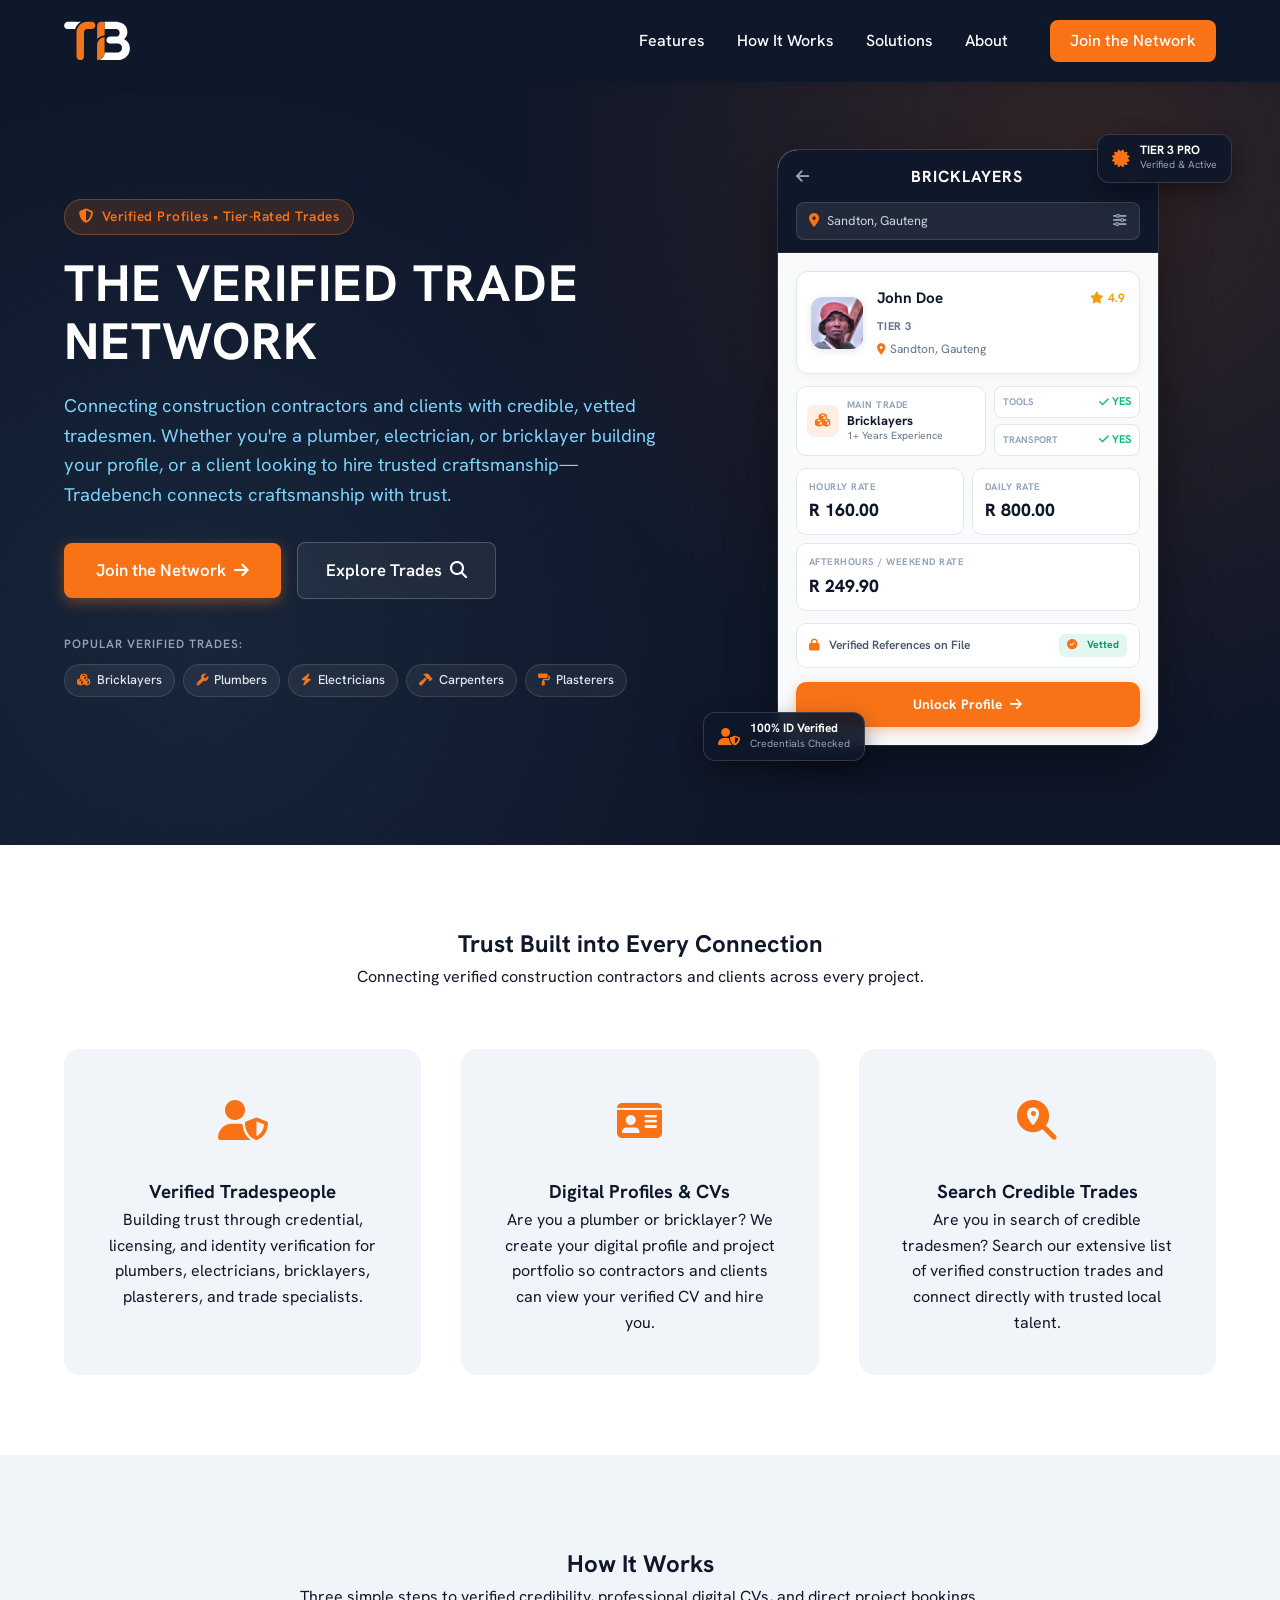
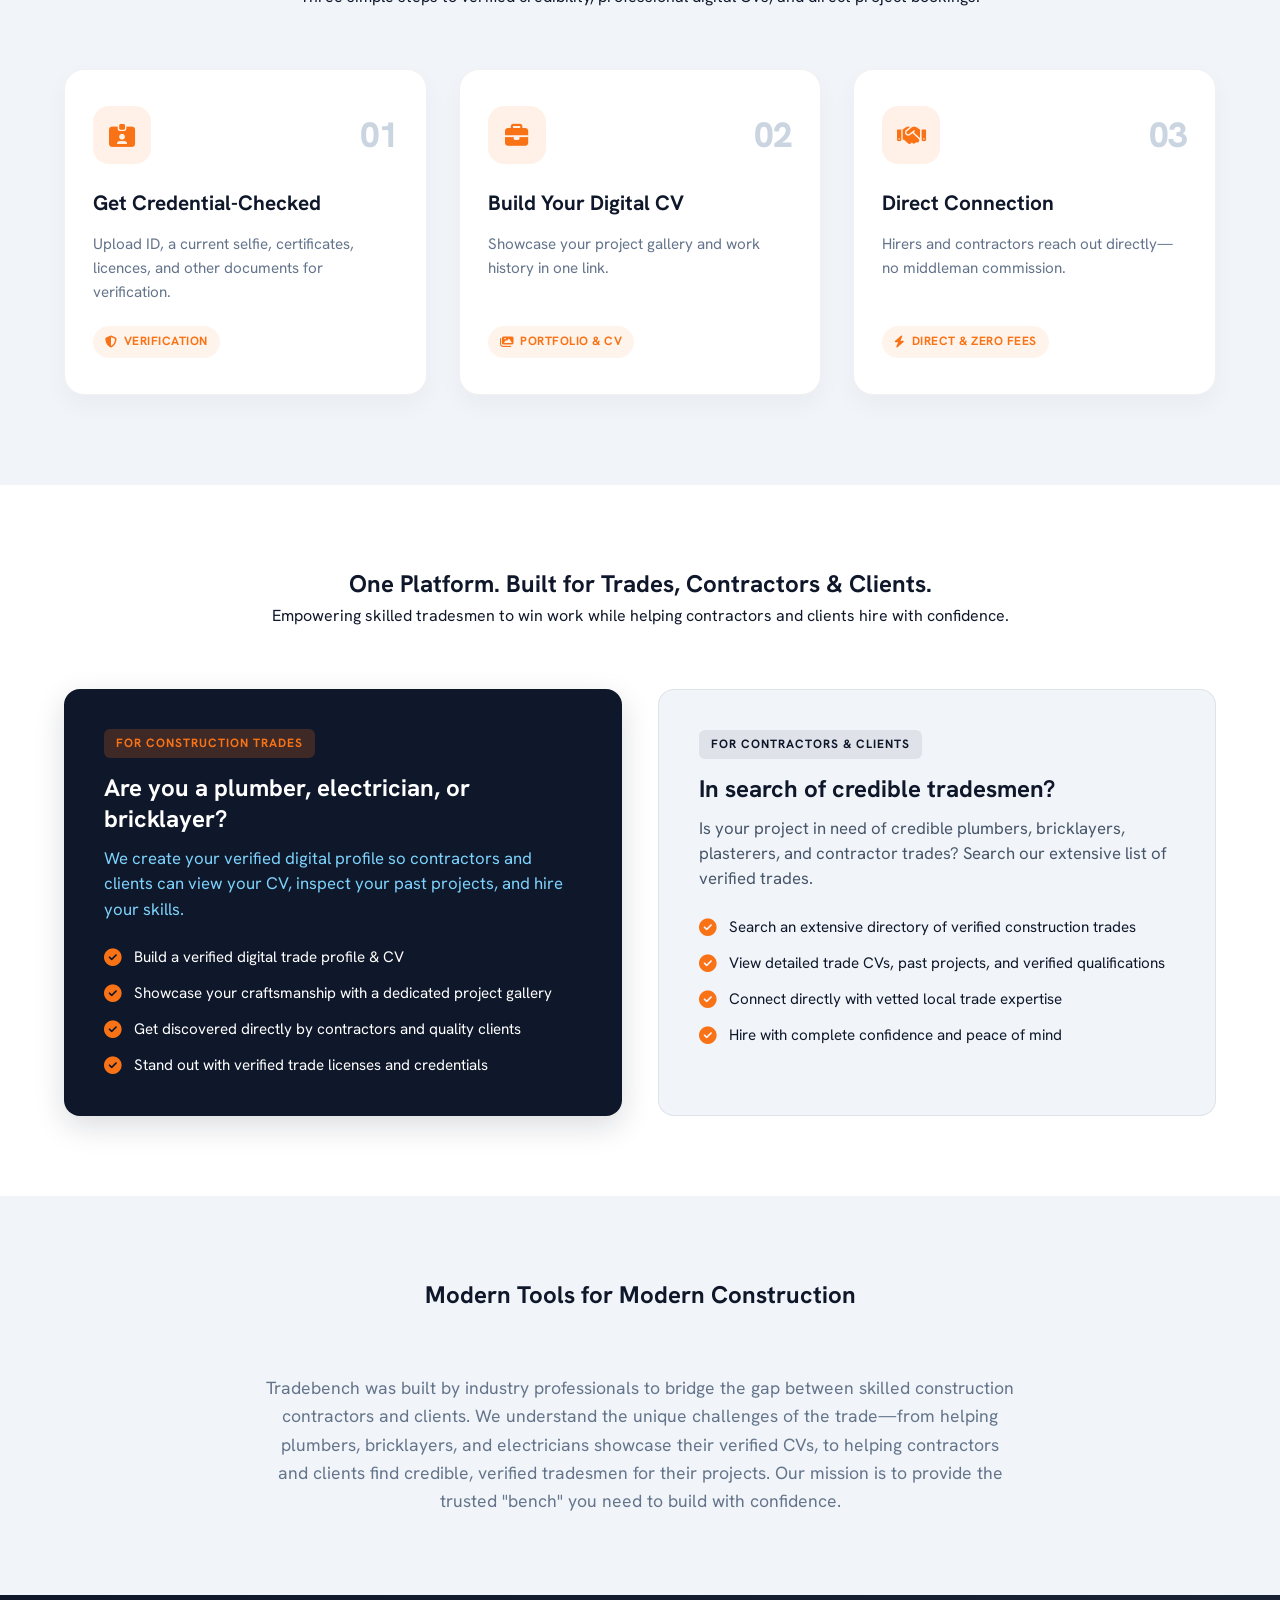
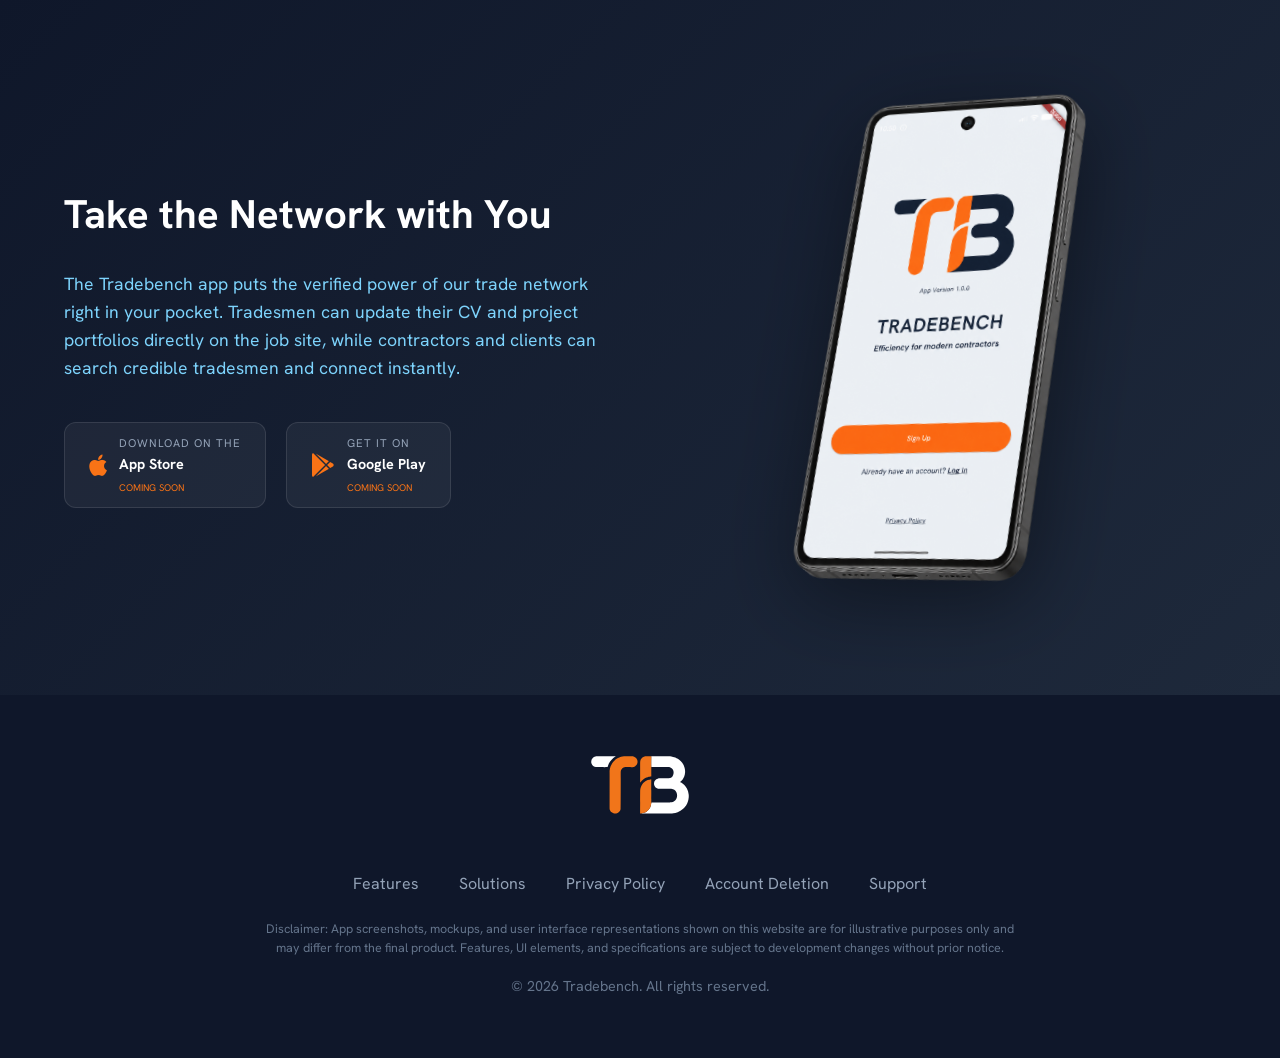
==== commit de080f96: "feat: add global stylesheet and privacy policy pages" ====
--- a/index.html
+++ b/index.html
@@ -384,6 +384,7 @@
             <div class="footer-links">
                 <a href="#features">Features</a>
                 <a href="#solutions">Solutions</a>
+                <a href="privacy.html">Privacy Policy</a>
                 <a href="delete-account.html">Account Deletion</a>
                 <a href="mailto:hello@tradebench.co.za">Support</a>
             </div>
--- a/css/style.css
+++ b/css/style.css
@@ -1369,6 +1369,598 @@
     margin: 0;
     font-size: 0.92rem;
     color: #334155;
+}
+
+/* ==========================================================================
+   Legal & Privacy Policy Styles
+   ========================================================================== */
+.legal-hero {
+    background: radial-gradient(circle at 85% 20%, rgba(249, 115, 22, 0.18) 0%, transparent 50%),
+                radial-gradient(circle at 15% 75%, rgba(125, 211, 252, 0.1) 0%, transparent 45%),
+                var(--deep-navy);
+    color: var(--white);
+    padding: 155px 0 65px;
+    text-align: center;
+    position: relative;
+}
+
+.legal-hero h1 {
+    color: var(--white);
+    font-size: 2.85rem;
+    font-weight: 800;
+    letter-spacing: -0.5px;
+    margin-bottom: 16px;
+    line-height: 1.2;
+}
+
+.legal-hero .hero-subtitle {
+    color: var(--action-sky);
+    font-size: 1.15rem;
+    max-width: 720px;
+    margin: 0 auto 28px;
+    line-height: 1.6;
+}
+
+.legal-meta-strip {
+    display: flex;
+    flex-wrap: wrap;
+    justify-content: center;
+    gap: 12px;
+    margin-top: 10px;
+}
+
+.legal-meta-badge {
+    display: inline-flex;
+    align-items: center;
+    gap: 8px;
+    background: rgba(255, 255, 255, 0.08);
+    border: 1px solid rgba(255, 255, 255, 0.16);
+    backdrop-filter: blur(8px);
+    -webkit-backdrop-filter: blur(8px);
+    padding: 8px 16px;
+    border-radius: 999px;
+    font-size: 0.88rem;
+    color: #E2E8F0;
+    transition: all 0.2s ease;
+}
+
+.legal-meta-badge i {
+    color: var(--safety-orange);
+}
+
+.legal-meta-badge.highlight {
+    background: rgba(249, 115, 22, 0.15);
+    border-color: rgba(249, 115, 22, 0.4);
+    color: #FFEDD5;
+}
+
+.legal-meta-badge.highlight i {
+    color: var(--safety-orange);
+}
+
+/* Legal Actions Bar */
+.legal-actions-wrapper {
+    background: var(--white);
+    border-bottom: 1px solid #E2E8F0;
+    position: sticky;
+    top: 76px;
+    z-index: 90;
+    box-shadow: 0 4px 12px rgba(15, 23, 42, 0.03);
+    padding: 12px 0;
+}
+
+.legal-actions-bar {
+    display: flex;
+    justify-content: space-between;
+    align-items: center;
+    gap: 16px;
+}
+
+.legal-actions-left {
+    display: flex;
+    align-items: center;
+    gap: 12px;
+    font-size: 0.9rem;
+    color: var(--text-muted);
+}
+
+.legal-actions-left i {
+    color: #10B981;
+}
+
+.legal-actions-right {
+    display: flex;
+    align-items: center;
+    gap: 10px;
+}
+
+.btn-legal-action {
+    display: inline-flex;
+    align-items: center;
+    gap: 8px;
+    padding: 7px 14px;
+    border-radius: 8px;
+    font-size: 0.85rem;
+    font-weight: 600;
+    background: #F8FAFC;
+    color: #334155;
+    border: 1px solid #CBD5E1;
+    cursor: pointer;
+    transition: all 0.2s ease;
+    text-decoration: none;
+}
+
+.btn-legal-action:hover {
+    background: #0F172A;
+    color: var(--white);
+    border-color: #0F172A;
+}
+
+.btn-legal-action.primary {
+    background: rgba(249, 115, 22, 0.1);
+    color: var(--safety-orange);
+    border-color: rgba(249, 115, 22, 0.3);
+}
+
+.btn-legal-action.primary:hover {
+    background: var(--safety-orange);
+    color: var(--white);
+    border-color: var(--safety-orange);
+}
+
+/* Layout Grid */
+.legal-section {
+    padding: 50px 0 100px;
+    background: var(--light-slate);
+}
+
+.legal-grid {
+    display: grid;
+    grid-template-columns: 280px 1fr;
+    gap: 36px;
+    align-items: start;
+}
+
+/* Sidebar TOC */
+.legal-sidebar {
+    position: sticky;
+    top: 145px;
+    background: var(--white);
+    border-radius: 16px;
+    padding: 24px 20px;
+    box-shadow: 0 4px 20px rgba(15, 23, 42, 0.04);
+    border: 1px solid rgba(15, 23, 42, 0.06);
+    max-height: calc(100vh - 170px);
+    overflow-y: auto;
+}
+
+.legal-sidebar-header {
+    display: flex;
+    align-items: center;
+    gap: 10px;
+    margin-bottom: 16px;
+    padding-bottom: 12px;
+    border-bottom: 1px solid #E2E8F0;
+}
+
+.legal-sidebar-header h3 {
+    font-size: 0.98rem;
+    font-weight: 700;
+    text-transform: uppercase;
+    letter-spacing: 0.5px;
+    color: var(--deep-navy);
+    margin: 0;
+}
+
+.legal-sidebar-header i {
+    color: var(--safety-orange);
+}
+
+.legal-toc-list {
+    list-style: none;
+    padding: 0;
+    margin: 0;
+    display: flex;
+    flex-direction: column;
+    gap: 6px;
+}
+
+.legal-toc-item a {
+    display: block;
+    padding: 7px 12px;
+    border-radius: 8px;
+    font-size: 0.88rem;
+    color: #475569;
+    line-height: 1.4;
+    transition: all 0.2s ease;
+    border-left: 3px solid transparent;
+}
+
+.legal-toc-item a:hover {
+    color: var(--safety-orange);
+    background: rgba(249, 115, 22, 0.06);
+}
+
+.legal-toc-item a.active {
+    color: var(--safety-orange);
+    background: rgba(249, 115, 22, 0.08);
+    font-weight: 700;
+    border-left-color: var(--safety-orange);
+}
+
+/* Main Legal Content Card */
+.legal-content-card {
+    background: var(--white);
+    border-radius: 20px;
+    padding: 48px 48px;
+    box-shadow: 0 10px 30px rgba(15, 23, 42, 0.04);
+    border: 1px solid rgba(15, 23, 42, 0.07);
+    min-height: 400px;
+}
+
+/* Legal Article Typography */
+.legal-article {
+    color: #334155;
+    font-size: 1.03rem;
+    line-height: 1.75;
+}
+
+.legal-article h1 {
+    font-size: 2.2rem;
+    color: var(--deep-navy);
+    margin-top: 0;
+    margin-bottom: 20px;
+    padding-bottom: 16px;
+    border-bottom: 2px solid #E2E8F0;
+    letter-spacing: -0.3px;
+}
+
+.legal-article h2 {
+    font-size: 1.45rem;
+    color: var(--deep-navy);
+    margin-top: 42px;
+    margin-bottom: 16px;
+    padding-bottom: 8px;
+    border-bottom: 1px solid #E2E8F0;
+    scroll-margin-top: 140px;
+    display: flex;
+    align-items: center;
+    gap: 10px;
+}
+
+.legal-article h2::before {
+    content: "";
+    display: inline-block;
+    width: 4px;
+    height: 1.1em;
+    background: var(--safety-orange);
+    border-radius: 2px;
+}
+
+.legal-article h3 {
+    font-size: 1.2rem;
+    color: var(--slate-navy);
+    margin-top: 28px;
+    margin-bottom: 12px;
+    scroll-margin-top: 140px;
+}
+
+.legal-article h4 {
+    font-size: 1.05rem;
+    color: var(--deep-navy);
+    margin-top: 20px;
+    margin-bottom: 8px;
+}
+
+.legal-article p {
+    margin-bottom: 18px;
+}
+
+.legal-article ul,
+.legal-article ol {
+    margin: 16px 0 24px 24px;
+    display: flex;
+    flex-direction: column;
+    gap: 10px;
+}
+
+.legal-article li {
+    line-height: 1.65;
+}
+
+.legal-article li::marker {
+    color: var(--safety-orange);
+    font-weight: bold;
+}
+
+.legal-article strong {
+    color: var(--deep-navy);
+    font-weight: 700;
+}
+
+.legal-article hr {
+    border: none;
+    height: 1px;
+    background: linear-gradient(90deg, #E2E8F0 0%, #CBD5E1 50%, #E2E8F0 100%);
+    margin: 36px 0;
+}
+
+.legal-article a {
+    color: var(--safety-orange);
+    text-decoration: underline;
+    text-underline-offset: 3px;
+    font-weight: 600;
+}
+
+.legal-article a:hover {
+    color: #ea580c;
+}
+
+.legal-article code {
+    background: #F1F5F9;
+    padding: 3px 8px;
+    border-radius: 6px;
+    font-size: 0.9em;
+    color: #0F172A;
+    border: 1px solid #E2E8F0;
+    font-family: ui-monospace, SFMono-Regular, Menlo, Monaco, Consolas, monospace;
+}
+
+/* Styled Callout Boxes */
+.legal-article blockquote {
+    background: #FFF7ED;
+    border-left: 5px solid var(--safety-orange);
+    padding: 20px 24px;
+    border-radius: 0 14px 14px 0;
+    margin: 28px 0;
+    color: #7C2D12;
+    box-shadow: 0 4px 15px rgba(249, 115, 22, 0.05);
+}
+
+.legal-article blockquote strong {
+    color: #9A3412;
+}
+
+.legal-article blockquote p {
+    margin-bottom: 8px;
+}
+
+.legal-article blockquote p:last-child {
+    margin-bottom: 0;
+}
+
+.callout-card {
+    border-radius: 14px;
+    padding: 22px 24px;
+    margin: 28px 0;
+    display: flex;
+    gap: 18px;
+    align-items: flex-start;
+}
+
+.callout-card.info {
+    background: #F0F9FF;
+    border-left: 5px solid #0284C7;
+    color: #0369A1;
+}
+
+.callout-card.success {
+    background: #F0FDF4;
+    border-left: 5px solid #10B981;
+    color: #15803D;
+}
+
+.callout-card.warning {
+    background: #FFFBEB;
+    border-left: 5px solid #F59E0B;
+    color: #B45309;
+}
+
+.callout-card-icon {
+    font-size: 1.5rem;
+    flex-shrink: 0;
+    margin-top: 2px;
+}
+
+.callout-card-body h4 {
+    margin: 0 0 8px 0;
+    font-size: 1.1rem;
+    color: inherit;
+}
+
+.callout-card-body p {
+    margin: 0;
+    font-size: 0.95rem;
+    line-height: 1.55;
+    color: #334155;
+}
+
+/* Split-Document Model Visual Box */
+.split-model-box {
+    background: linear-gradient(145deg, #0F172A 0%, #1E293B 100%);
+    color: var(--white);
+    padding: 28px;
+    border-radius: 16px;
+    margin: 32px 0;
+    box-shadow: 0 12px 30px rgba(15, 23, 42, 0.15);
+}
+
+.split-model-box h3 {
+    color: var(--white);
+    margin-top: 0;
+    margin-bottom: 12px;
+    font-size: 1.25rem;
+    display: flex;
+    align-items: center;
+    gap: 10px;
+}
+
+.split-model-box h3 i {
+    color: var(--safety-orange);
+}
+
+.split-model-grid {
+    display: grid;
+    grid-template-columns: 1fr 1fr 1fr;
+    gap: 16px;
+    margin-top: 20px;
+}
+
+.split-model-col {
+    background: rgba(255, 255, 255, 0.05);
+    border: 1px solid rgba(255, 255, 255, 0.1);
+    border-radius: 12px;
+    padding: 16px;
+}
+
+.split-model-col.secure {
+    background: rgba(239, 68, 68, 0.08);
+    border-color: rgba(239, 68, 68, 0.3);
+}
+
+.split-model-col-title {
+    font-size: 0.88rem;
+    font-weight: 700;
+    text-transform: uppercase;
+    letter-spacing: 0.5px;
+    margin-bottom: 8px;
+    display: flex;
+    align-items: center;
+    gap: 6px;
+    color: var(--action-sky);
+}
+
+.split-model-col.secure .split-model-col-title {
+    color: #F87171;
+}
+
+.split-model-col ul {
+    margin: 0;
+    padding-left: 16px;
+    font-size: 0.85rem;
+    color: #CBD5E1;
+    gap: 6px;
+}
+
+/* Skeleton Loading State */
+.skeleton-container {
+    display: flex;
+    flex-direction: column;
+    gap: 20px;
+}
+
+.skeleton-pulse {
+    background: linear-gradient(90deg, #F1F5F9 25%, #E2E8F0 50%, #F1F5F9 75%);
+    background-size: 200% 100%;
+    animation: skeletonShimmer 1.5s infinite;
+    border-radius: 8px;
+}
+
+@keyframes skeletonShimmer {
+    0% { background-position: 200% 0; }
+    100% { background-position: -200% 0; }
+}
+
+.skeleton-title {
+    height: 38px;
+    width: 60%;
+}
+
+.skeleton-meta {
+    height: 24px;
+    width: 40%;
+}
+
+.skeleton-text {
+    height: 18px;
+    width: 100%;
+}
+
+.skeleton-text.short {
+    width: 75%;
+}
+
+.skeleton-box {
+    height: 120px;
+    width: 100%;
+    border-radius: 14px;
+}
+
+/* Error State */
+.legal-error-box {
+    text-align: center;
+    padding: 50px 24px;
+}
+
+.legal-error-icon {
+    width: 64px;
+    height: 64px;
+    border-radius: 50%;
+    background: #FEE2E2;
+    color: #DC2626;
+    display: flex;
+    align-items: center;
+    justify-content: center;
+    font-size: 1.8rem;
+    margin: 0 auto 20px;
+}
+
+.legal-error-box h3 {
+    font-size: 1.5rem;
+    color: var(--deep-navy);
+    margin-bottom: 12px;
+}
+
+.legal-error-box p {
+    color: #64748B;
+    max-width: 500px;
+    margin: 0 auto 24px;
+}
+
+.btn-retry {
+    display: inline-flex;
+    align-items: center;
+    gap: 8px;
+    background: var(--safety-orange);
+    color: var(--white);
+    padding: 12px 24px;
+    border-radius: 10px;
+    font-weight: 700;
+    border: none;
+    cursor: pointer;
+    transition: all 0.2s ease;
+}
+
+.btn-retry:hover {
+    background: #ea580c;
+    transform: translateY(-2px);
+}
+
+/* Print Stylesheet */
+@media print {
+    header, footer, .legal-actions-wrapper, .legal-sidebar, .btn-legal-action {
+        display: none !important;
+    }
+    body, .legal-section {
+        background: #FFFFFF !important;
+        padding: 0 !important;
+    }
+    .legal-grid {
+        display: block !important;
+    }
+    .legal-content-card {
+        box-shadow: none !important;
+        border: none !important;
+        padding: 0 !important;
+    }
+    .legal-hero {
+        padding: 40px 0 20px !important;
+        background: none !important;
+        color: #000000 !important;
+    }
+    .legal-hero h1, .legal-article h1, .legal-article h2, .legal-article h3 {
+        color: #000000 !important;
+    }
 }
 
 /* Responsive */
@@ -1623,4 +2215,44 @@
         flex-direction: column;
         gap: 14px;
     }
-}
+
+    /* Legal Responsive */
+    .legal-grid {
+        grid-template-columns: 1fr;
+        gap: 24px;
+    }
+
+    .legal-sidebar {
+        position: static;
+        max-height: none;
+    }
+
+    .legal-content-card {
+        padding: 28px 20px;
+        border-radius: 16px;
+    }
+
+    .legal-hero {
+        padding: 120px 0 45px;
+    }
+
+    .legal-hero h1 {
+        font-size: 2.1rem;
+    }
+
+    .legal-actions-bar {
+        flex-direction: column;
+        align-items: stretch;
+        gap: 12px;
+    }
+
+    .legal-actions-right {
+        justify-content: flex-start;
+        flex-wrap: wrap;
+    }
+
+    .split-model-grid {
+        grid-template-columns: 1fr;
+    }
+}
+
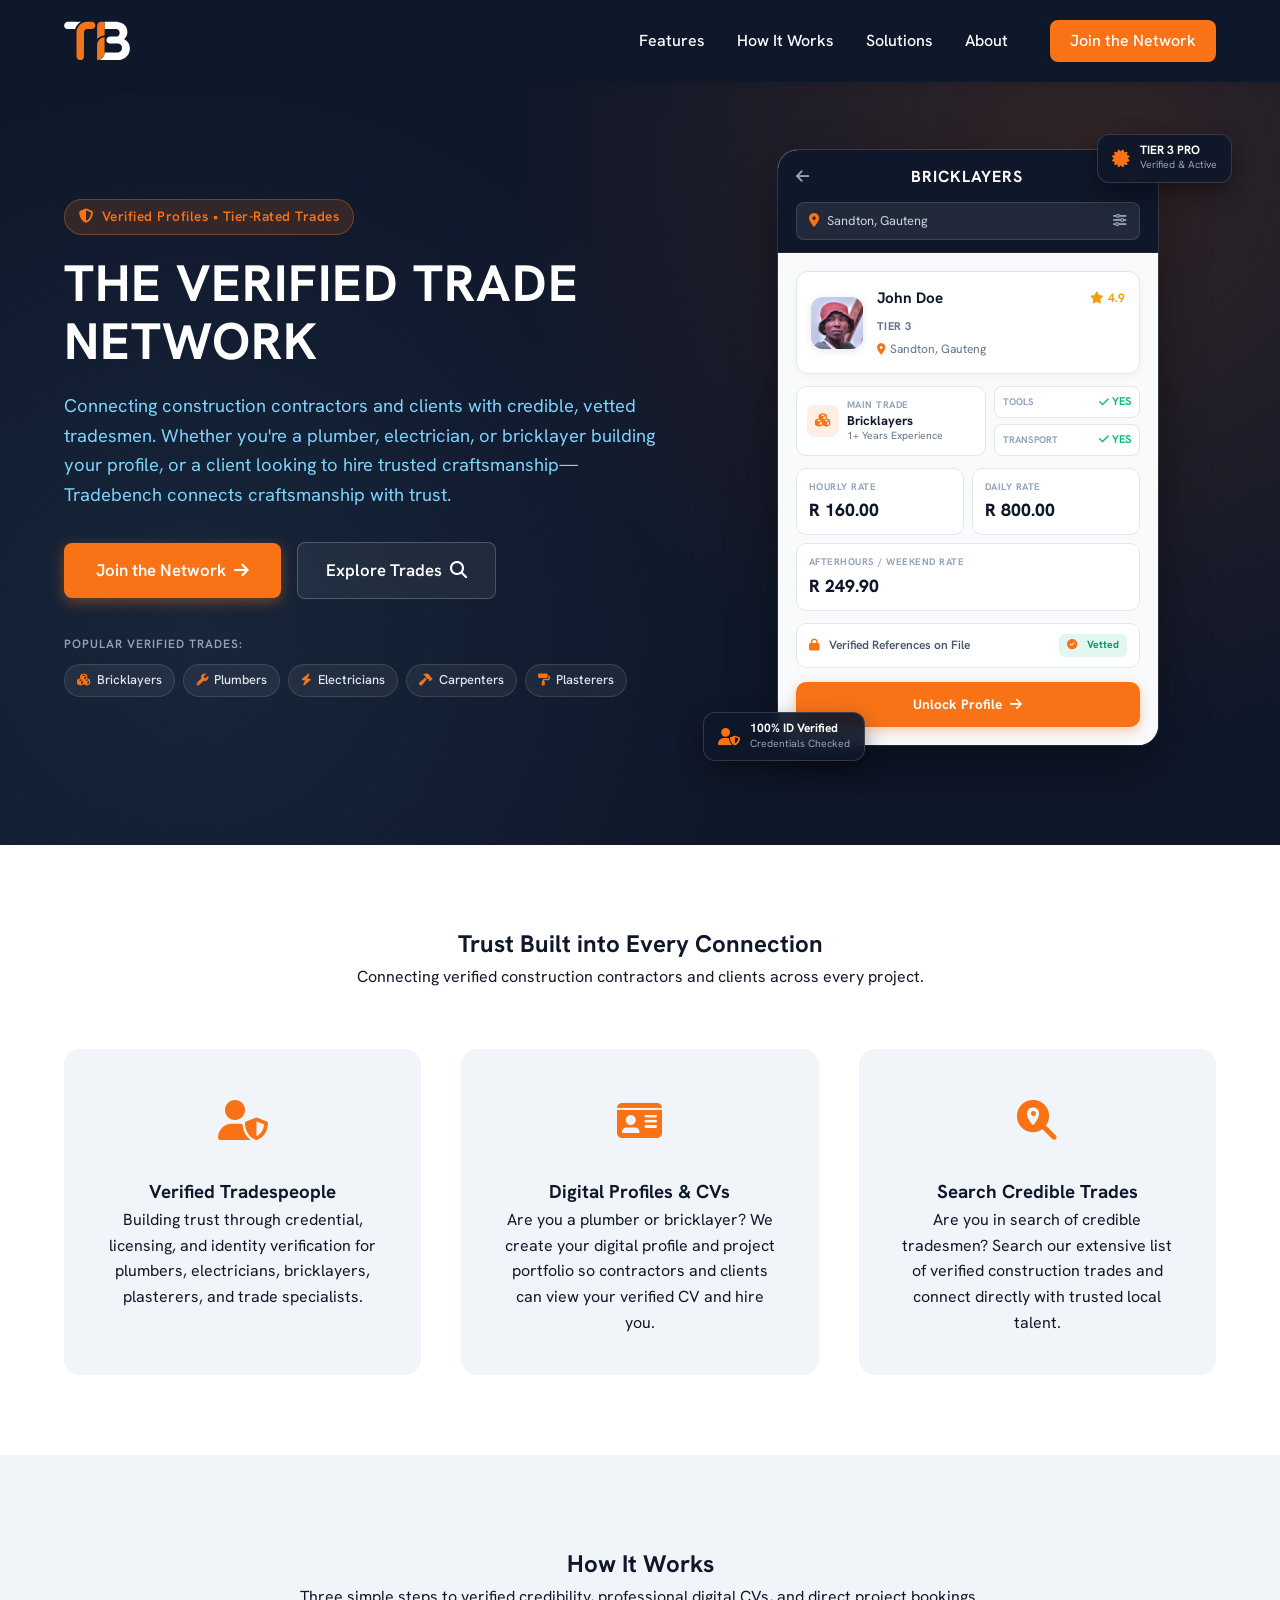
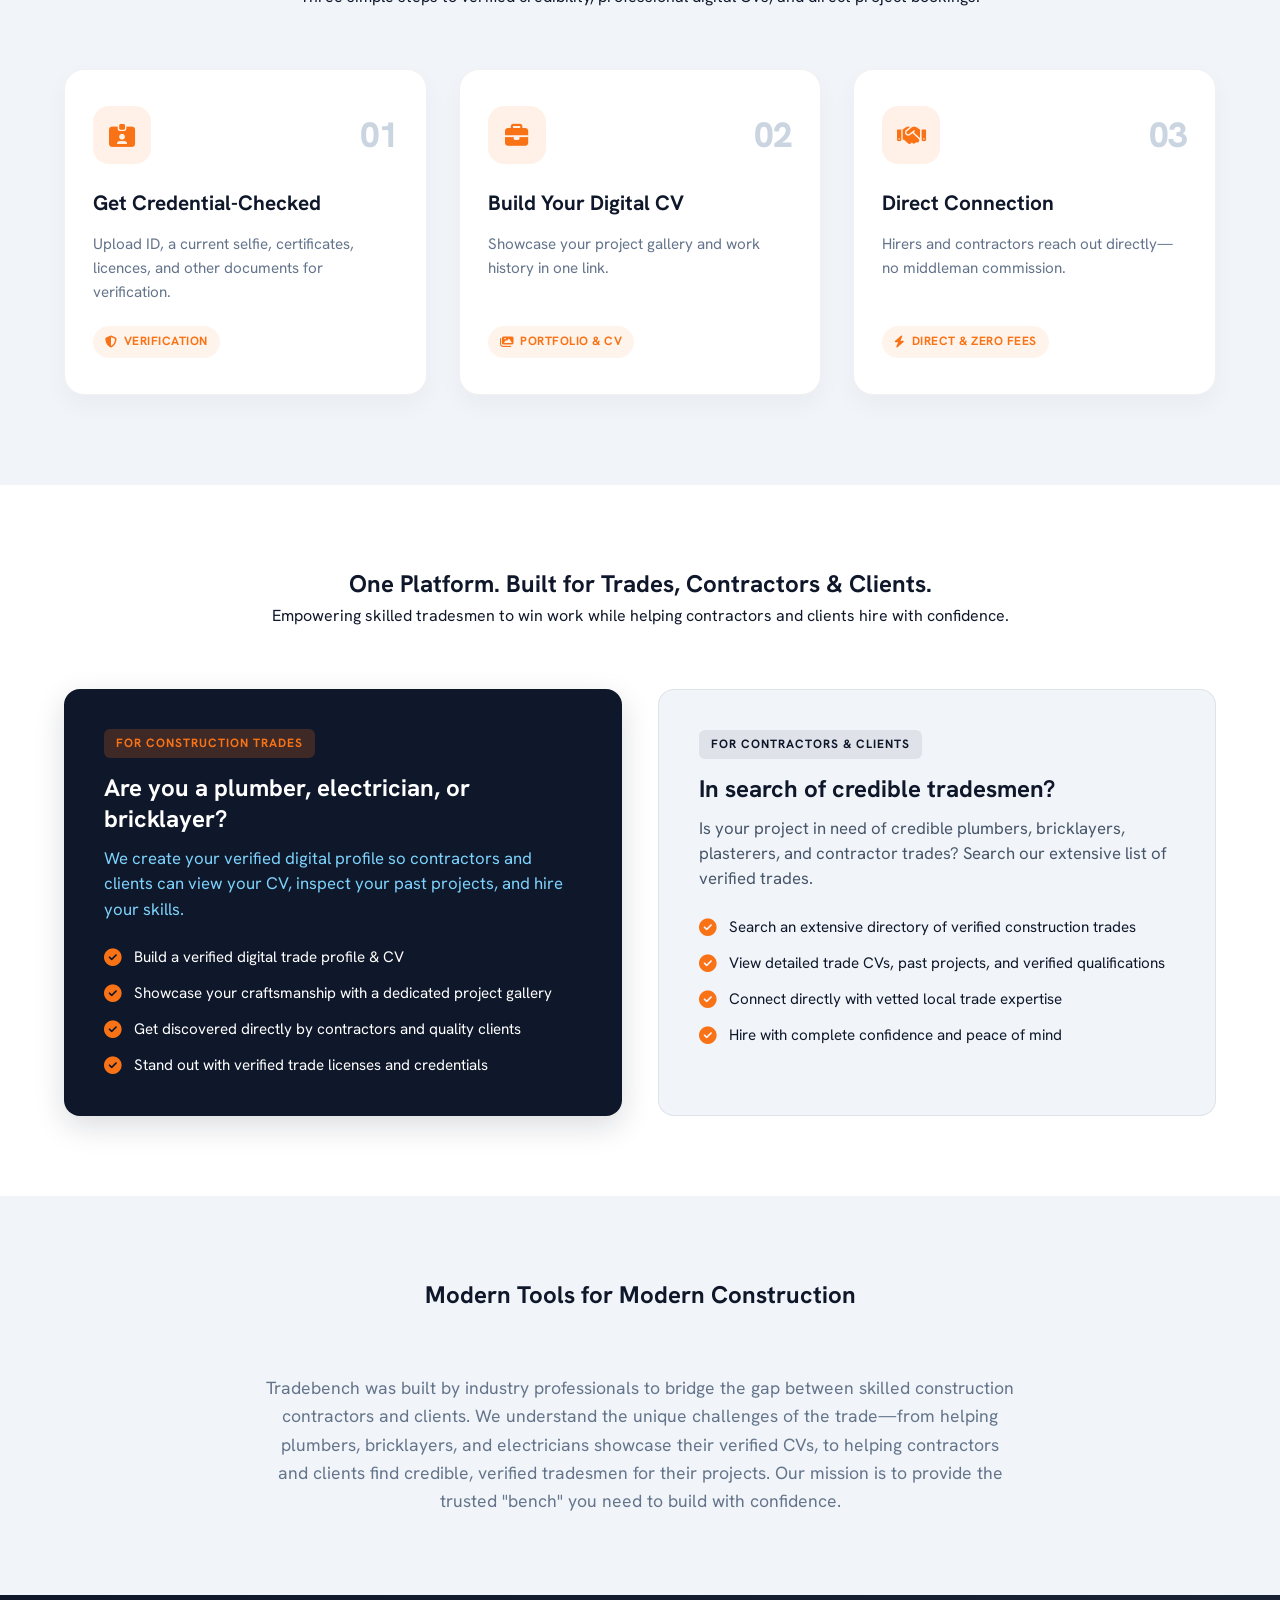
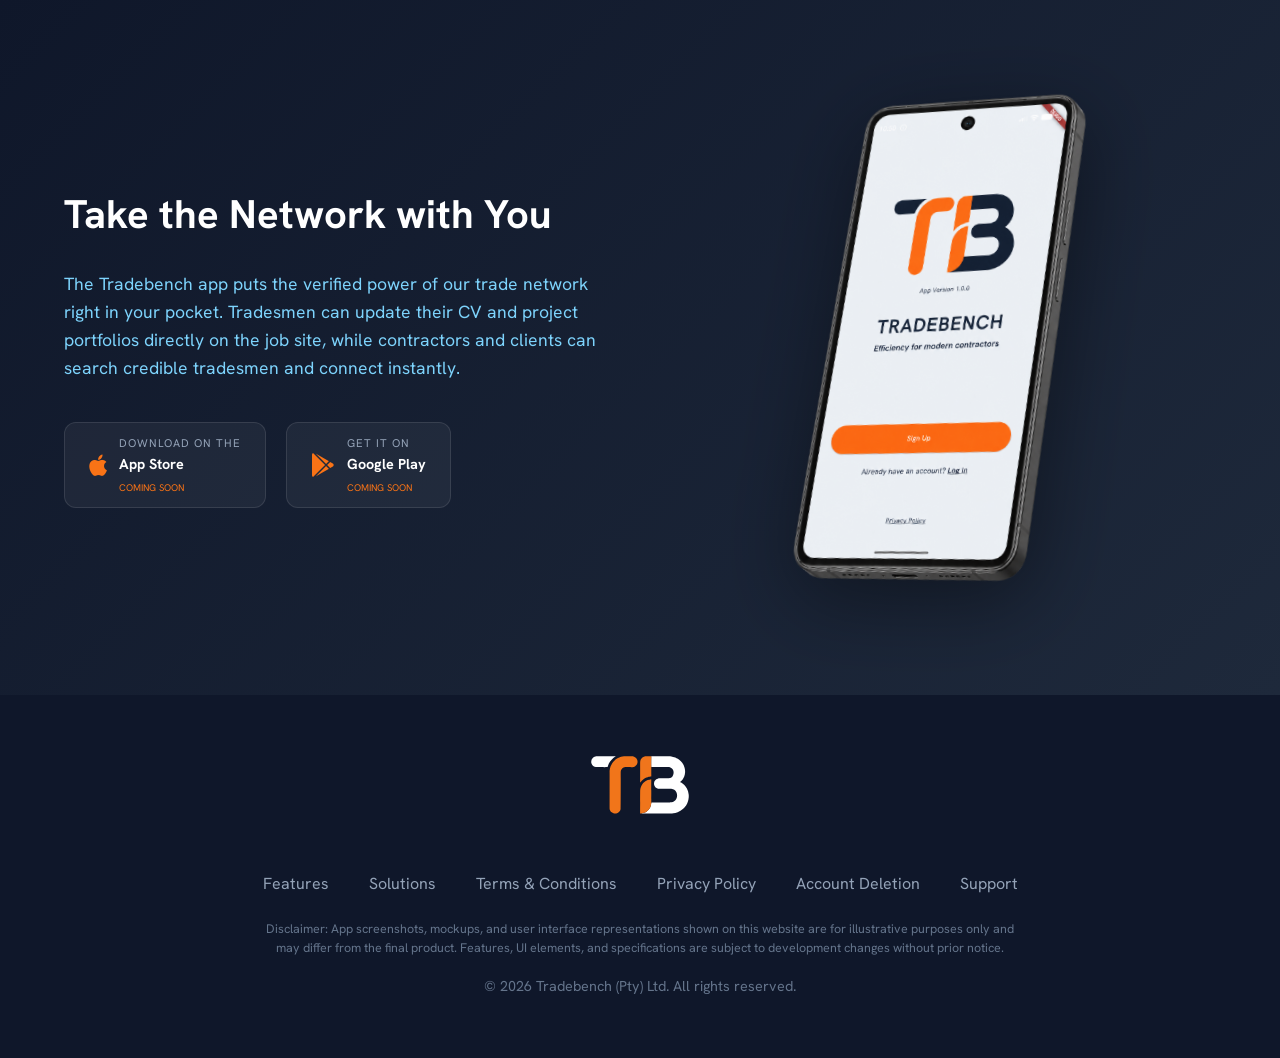
==== commit 1bbfce91: "feat: add website stylesheet and legal documentation pages with fallback support" ====
--- a/index.html
+++ b/index.html
@@ -384,14 +384,15 @@
             <div class="footer-links">
                 <a href="#features">Features</a>
                 <a href="#solutions">Solutions</a>
-                <a href="privacy.html">Privacy Policy</a>
+                <a href="legal.html?tab=terms">Terms &amp; Conditions</a>
+                <a href="legal.html?tab=privacy">Privacy Policy</a>
                 <a href="delete-account.html">Account Deletion</a>
                 <a href="mailto:hello@tradebench.co.za">Support</a>
             </div>
             <p class="footer-disclaimer">
                 Disclaimer: App screenshots, mockups, and user interface representations shown on this website are for illustrative purposes only and may differ from the final product. Features, UI elements, and specifications are subject to development changes without prior notice.
             </p>
-            <p class="copyright">&copy; 2026 Tradebench. All rights reserved.</p>
+            <p class="copyright">&copy; 2026 Tradebench (Pty) Ltd. All rights reserved.</p>
         </div>
     </footer>
     <script src="js/main.js"></script>
--- a/css/style.css
+++ b/css/style.css
@@ -1438,6 +1438,58 @@
     color: var(--safety-orange);
 }
 
+/* Legal Document Tab Switcher */
+.legal-tabs-wrapper {
+    margin-top: 30px;
+    display: flex;
+    justify-content: center;
+}
+
+.legal-tabs-nav {
+    display: inline-flex;
+    background: rgba(15, 23, 42, 0.6);
+    border: 1px solid rgba(255, 255, 255, 0.18);
+    border-radius: 999px;
+    padding: 6px;
+    gap: 6px;
+    backdrop-filter: blur(14px);
+    -webkit-backdrop-filter: blur(14px);
+    box-shadow: 0 8px 30px rgba(0, 0, 0, 0.25);
+    max-width: 100%;
+}
+
+.legal-tab-btn {
+    display: inline-flex;
+    align-items: center;
+    gap: 10px;
+    padding: 10px 24px;
+    border-radius: 999px;
+    font-size: 0.96rem;
+    font-weight: 600;
+    color: #94A3B8;
+    background: transparent;
+    border: none;
+    cursor: pointer;
+    transition: all 0.25s cubic-bezier(0.16, 1, 0.3, 1);
+    text-decoration: none;
+    white-space: nowrap;
+}
+
+.legal-tab-btn:hover {
+    color: var(--white);
+    background: rgba(255, 255, 255, 0.08);
+}
+
+.legal-tab-btn.active {
+    color: var(--white);
+    background: var(--safety-orange);
+    box-shadow: 0 4px 18px rgba(249, 115, 22, 0.4);
+}
+
+.legal-tab-btn i {
+    font-size: 1rem;
+}
+
 /* Legal Actions Bar */
 .legal-actions-wrapper {
     background: var(--white);
@@ -1729,6 +1781,130 @@
     margin-bottom: 0;
 }
 
+/* Enhanced Callout Styles */
+.legal-article blockquote.callout-disclaimer {
+    background: #FFF7ED;
+    border-left: 5px solid var(--safety-orange);
+    color: #7C2D12;
+}
+
+.legal-article blockquote.callout-disclaimer strong {
+    color: #9A3412;
+}
+
+.legal-article blockquote.callout-no-email {
+    background: #FFF7ED;
+    border-left: 5px solid #EA580C;
+    color: #7C2D12;
+}
+
+.legal-article blockquote.callout-no-email strong {
+    color: #9A3412;
+}
+
+.legal-article blockquote.callout-security {
+    background: #F0FDF4;
+    border-left: 5px solid #10B981;
+    color: #14532D;
+}
+
+.legal-article blockquote.callout-security strong {
+    color: #166534;
+}
+
+/* Responsive Table Styles for Markdown Tables */
+.table-responsive {
+    width: 100%;
+    overflow-x: auto;
+    margin: 28px 0;
+    border-radius: 14px;
+    border: 1px solid #E2E8F0;
+    box-shadow: 0 4px 16px rgba(15, 23, 42, 0.04);
+    background: var(--white);
+    -webkit-overflow-scrolling: touch;
+}
+
+.legal-article table {
+    width: 100%;
+    border-collapse: collapse;
+    font-size: 0.94rem;
+    text-align: left;
+    margin: 0;
+}
+
+.legal-article thead {
+    background: #0F172A;
+    color: var(--white);
+}
+
+.legal-article th {
+    padding: 14px 20px;
+    font-weight: 700;
+    font-size: 0.85rem;
+    text-transform: uppercase;
+    letter-spacing: 0.6px;
+    color: #F8FAFC;
+    border: none;
+    white-space: nowrap;
+}
+
+.legal-article td {
+    padding: 16px 20px;
+    vertical-align: top;
+    border-top: 1px solid #E2E8F0;
+    color: #334155;
+    line-height: 1.6;
+}
+
+.legal-article tbody tr:nth-child(even) {
+    background: #F8FAFC;
+}
+
+.legal-article tbody tr:hover {
+    background: rgba(249, 115, 22, 0.04);
+}
+
+.legal-article td strong {
+    color: #0F172A;
+}
+
+/* Floating Back to Top Button */
+.btn-back-to-top {
+    position: fixed;
+    bottom: 32px;
+    right: 32px;
+    width: 48px;
+    height: 48px;
+    border-radius: 50%;
+    background: #0F172A;
+    color: var(--white);
+    border: 1px solid rgba(255, 255, 255, 0.15);
+    box-shadow: 0 10px 25px rgba(15, 23, 42, 0.25);
+    cursor: pointer;
+    display: flex;
+    align-items: center;
+    justify-content: center;
+    font-size: 1.15rem;
+    z-index: 99;
+    opacity: 0;
+    visibility: hidden;
+    transform: translateY(16px);
+    transition: all 0.3s cubic-bezier(0.16, 1, 0.3, 1);
+}
+
+.btn-back-to-top.visible {
+    opacity: 1;
+    visibility: visible;
+    transform: translateY(0);
+}
+
+.btn-back-to-top:hover {
+    background: var(--safety-orange);
+    color: var(--white);
+    transform: translateY(-3px);
+    box-shadow: 0 12px 28px rgba(249, 115, 22, 0.35);
+}
+
 .callout-card {
     border-radius: 14px;
     padding: 22px 24px;
@@ -1938,7 +2114,7 @@
 
 /* Print Stylesheet */
 @media print {
-    header, footer, .legal-actions-wrapper, .legal-sidebar, .btn-legal-action {
+    header, footer, .legal-actions-wrapper, .legal-sidebar, .btn-legal-action, .legal-tabs-wrapper, .btn-back-to-top {
         display: none !important;
     }
     body, .legal-section {
@@ -2254,5 +2430,25 @@
     .split-model-grid {
         grid-template-columns: 1fr;
     }
-}
-
+
+    .legal-tabs-nav {
+        width: 100%;
+        display: flex;
+    }
+
+    .legal-tab-btn {
+        flex: 1;
+        justify-content: center;
+        padding: 9px 12px;
+        font-size: 0.85rem;
+    }
+
+    .btn-back-to-top {
+        bottom: 20px;
+        right: 20px;
+        width: 42px;
+        height: 42px;
+        font-size: 1rem;
+    }
+}
+
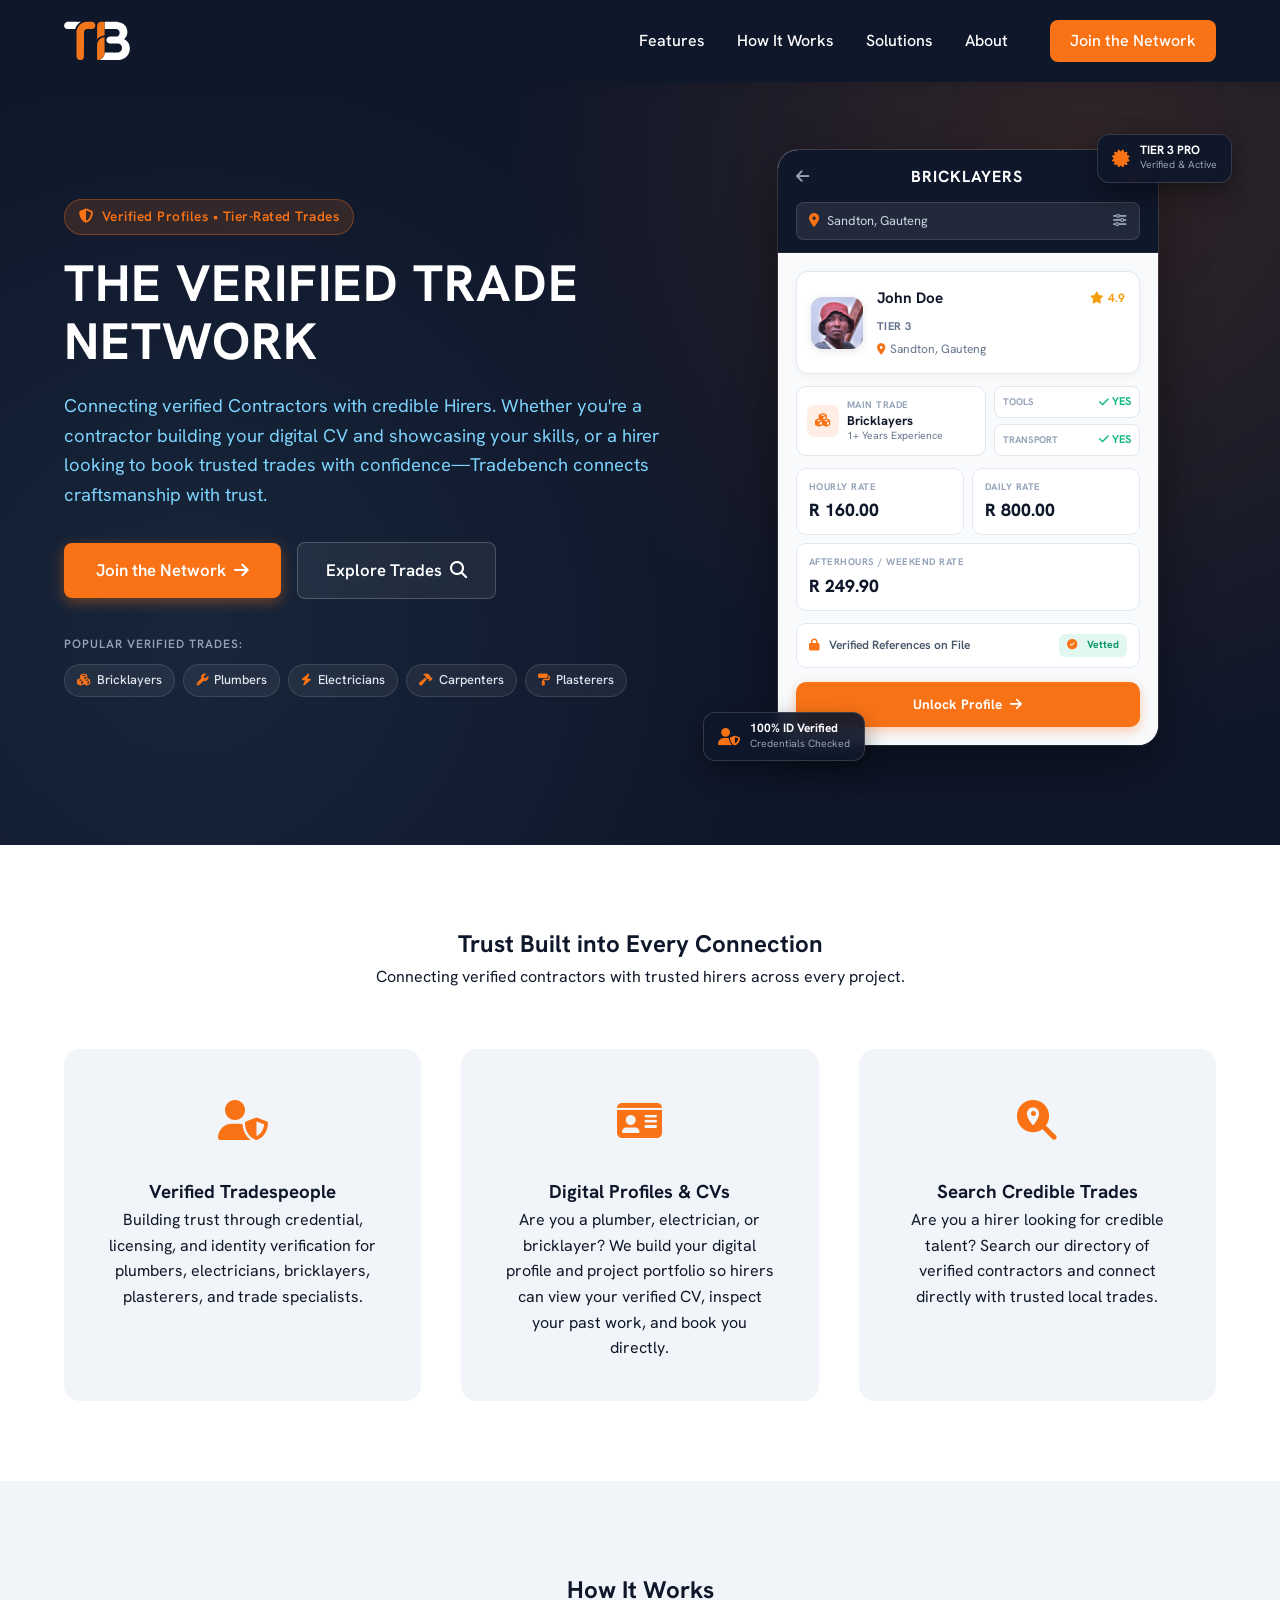
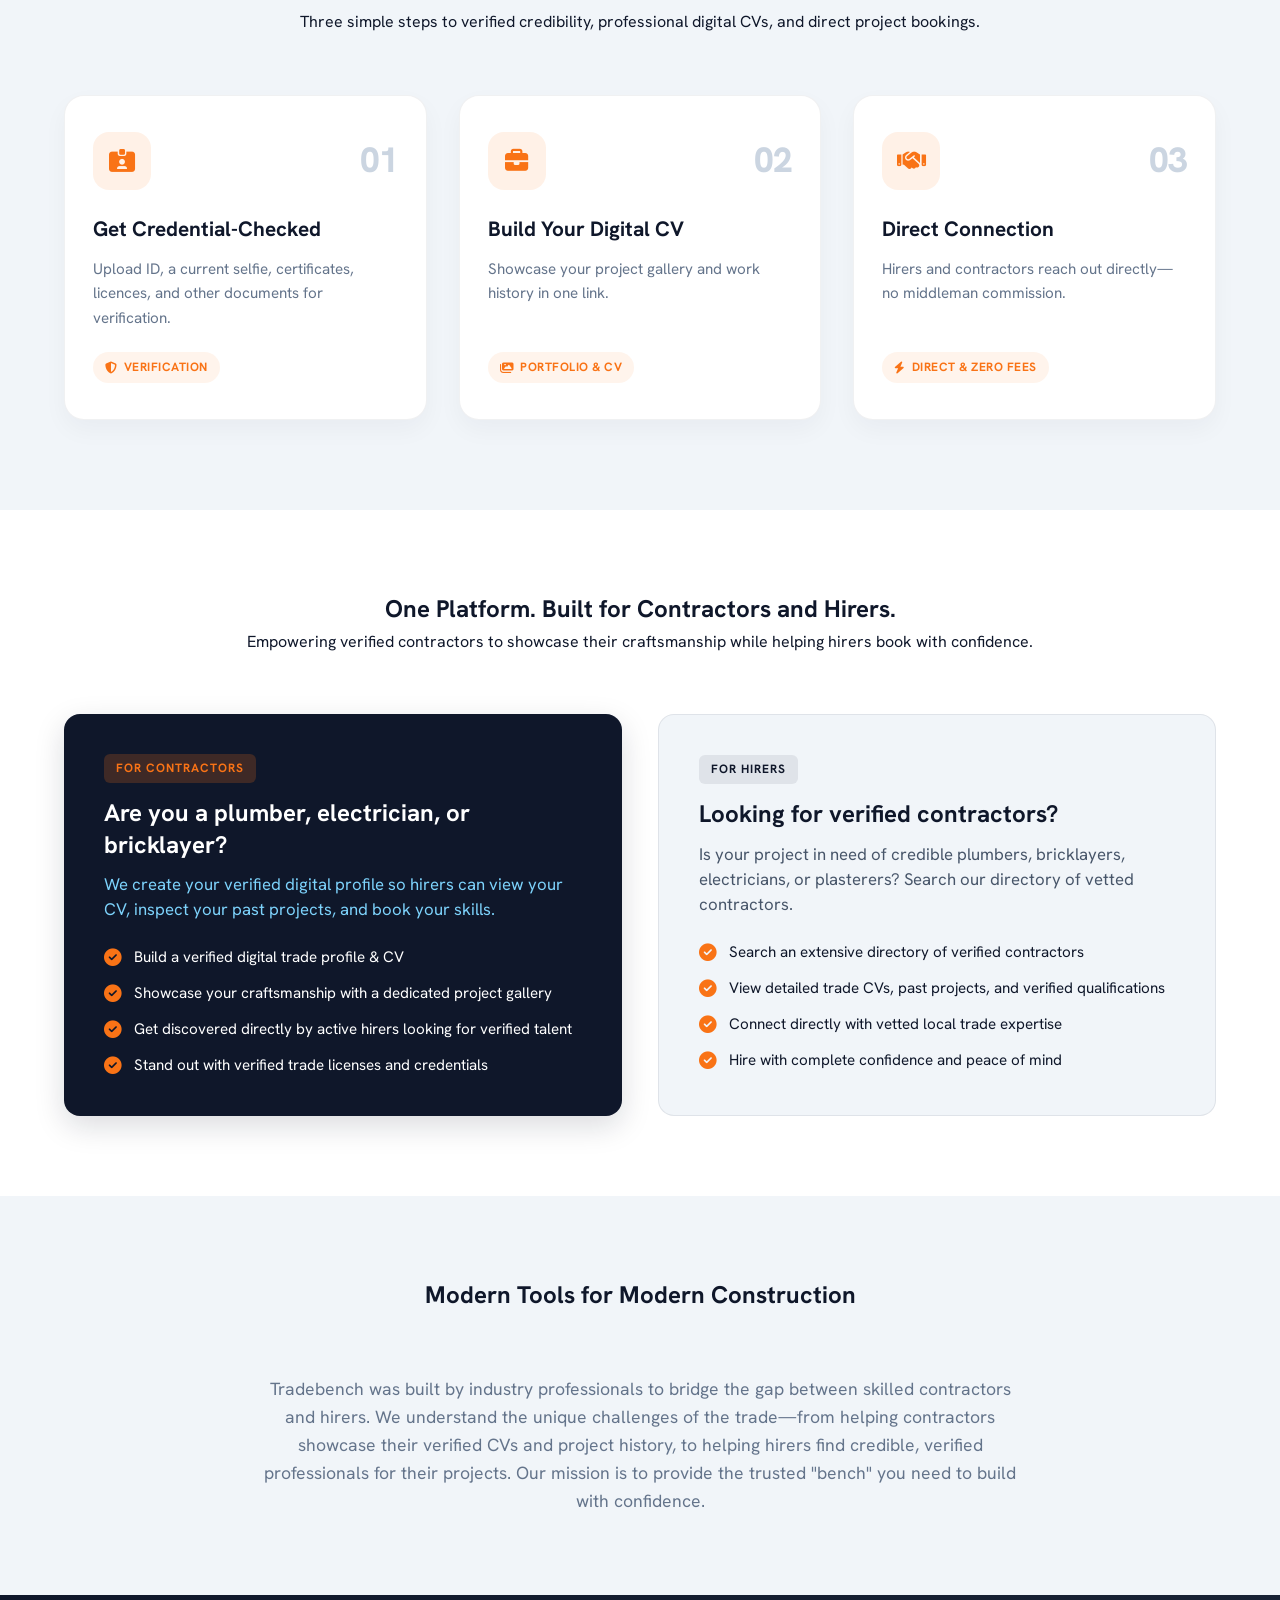
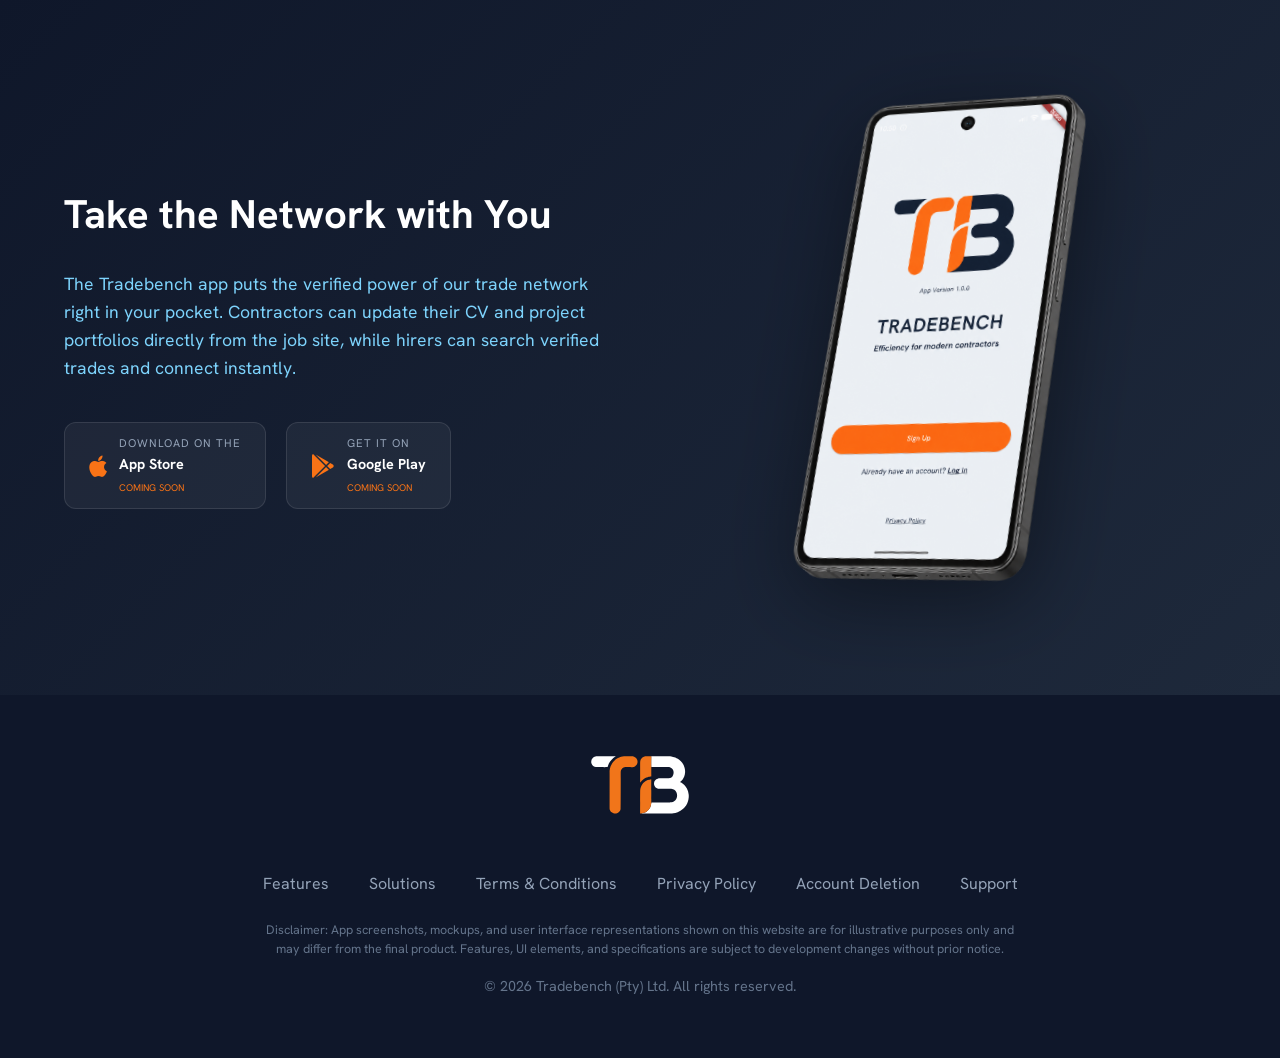
==== commit 33c99c8a: "updated text" ====
--- a/index.html
+++ b/index.html
@@ -43,7 +43,7 @@
                             <span>Verified Profiles • Tier-Rated Trades</span>
                         </div>
                         <h1>THE VERIFIED TRADE NETWORK</h1>
-                        <p>Connecting construction contractors and clients with credible, vetted tradesmen. Whether you're a plumber, electrician, or bricklayer building your profile, or a client looking to hire trusted craftsmanship—Tradebench connects craftsmanship with trust.</p>
+                        <p>Connecting verified Contractors with credible Hirers. Whether you're a contractor building your digital CV and showcasing your skills, or a hirer looking to book trusted trades with confidence—Tradebench connects craftsmanship with trust.</p>
                         <div class="hero-actions">
                             <a href="#download" class="cta-button">
                                 <span>Join the Network</span>
@@ -184,7 +184,7 @@
             <div class="container">
                 <div class="section-title">
                     <h2>Trust Built into Every Connection</h2>
-                    <p>Connecting verified construction contractors and clients across every project.</p>
+                    <p>Connecting verified contractors with trusted hirers across every project.</p>
                 </div>
 
                 <div class="feature-grid">
@@ -202,8 +202,8 @@
                             <i class="fas fa-id-card"></i>
                         </div>
                         <h3>Digital Profiles & CVs</h3>
-                        <p>Are you a plumber or bricklayer? We create your digital profile and project portfolio so
-                            contractors and clients can view your verified CV and hire you.</p>
+                        <p>Are you a plumber, electrician, or bricklayer? We build your digital profile and project portfolio so
+                            hirers can view your verified CV, inspect your past work, and book you directly.</p>
                     </div>
 
                     <div class="feature-card">
@@ -211,8 +211,8 @@
                             <i class="fas fa-search-location"></i>
                         </div>
                         <h3>Search Credible Trades</h3>
-                        <p>Are you in search of credible tradesmen? Search our extensive list of verified construction
-                            trades and connect directly with trusted local talent.</p>
+                        <p>Are you a hirer looking for credible talent? Search our directory of verified contractors
+                            and connect directly with trusted local trades.</p>
                     </div>
                 </div>
             </div>
@@ -280,37 +280,37 @@
         <section id="solutions" class="solutions">
             <div class="container">
                 <div class="section-title">
-                    <h2>One Platform. Built for Trades, Contractors & Clients.</h2>
-                    <p>Empowering skilled tradesmen to win work while helping contractors and clients hire with
+                    <h2>One Platform. Built for Contractors and Hirers.</h2>
+                    <p>Empowering verified contractors to showcase their craftsmanship while helping hirers book with
                         confidence.</p>
                 </div>
 
                 <div class="solutions-grid">
                     <div class="solution-card trades">
-                        <span class="solution-tag">For Construction Trades</span>
+                        <span class="solution-tag">For Contractors</span>
                         <h3>Are you a plumber, electrician, or bricklayer?</h3>
-                        <p class="solution-lead">We create your verified digital profile so contractors and clients can
-                            view your CV, inspect your past projects, and hire your skills.</p>
+                        <p class="solution-lead">We create your verified digital profile so hirers can
+                            view your CV, inspect your past projects, and book your skills.</p>
                         <ul class="solution-list">
                             <li><i class="fas fa-check-circle"></i> <span>Build a verified digital trade profile &
                                     CV</span></li>
                             <li><i class="fas fa-check-circle"></i> <span>Showcase your craftsmanship with a dedicated
                                     project gallery</span></li>
-                            <li><i class="fas fa-check-circle"></i> <span>Get discovered directly by contractors and
-                                    quality clients</span></li>
+                            <li><i class="fas fa-check-circle"></i> <span>Get discovered directly by active hirers looking
+                                    for verified talent</span></li>
                             <li><i class="fas fa-check-circle"></i> <span>Stand out with verified trade licenses and
                                     credentials</span></li>
                         </ul>
                     </div>
 
                     <div class="solution-card hirers">
-                        <span class="solution-tag">For Contractors & Clients</span>
-                        <h3>In search of credible tradesmen?</h3>
-                        <p class="solution-lead">Is your project in need of credible plumbers, bricklayers, plasterers,
-                            and contractor trades? Search our extensive list of verified trades.</p>
+                        <span class="solution-tag">For Hirers</span>
+                        <h3>Looking for verified contractors?</h3>
+                        <p class="solution-lead">Is your project in need of credible plumbers, bricklayers, electricians,
+                            or plasterers? Search our directory of vetted contractors.</p>
                         <ul class="solution-list">
                             <li><i class="fas fa-check-circle"></i> <span>Search an extensive directory of verified
-                                    construction trades</span></li>
+                                    contractors</span></li>
                             <li><i class="fas fa-check-circle"></i> <span>View detailed trade CVs, past projects, and
                                     verified qualifications</span></li>
                             <li><i class="fas fa-check-circle"></i> <span>Connect directly with vetted local trade
@@ -329,11 +329,10 @@
                     <h2>Modern Tools for Modern Construction</h2>
                 </div>
                 <p style="font-size: 1.1rem; color: var(--text-muted);">
-                    Tradebench was built by industry professionals to bridge the gap between skilled construction
-                    contractors and clients. We understand the unique challenges of the trade—from helping
-                    plumbers, bricklayers, and electricians showcase their verified CVs, to helping contractors and
-                    clients find credible, verified tradesmen for their projects. Our mission is to provide the trusted
-                    "bench" you need to build with confidence.
+                    Tradebench was built by industry professionals to bridge the gap between skilled contractors
+                    and hirers. We understand the unique challenges of the trade—from helping contractors
+                    showcase their verified CVs and project history, to helping hirers find credible, verified
+                    professionals for their projects. Our mission is to provide the trusted "bench" you need to build with confidence.
                 </p>
             </div>
         </section>
@@ -344,8 +343,8 @@
                     <div class="download-content">
                         <h2>Take the Network with You</h2>
                         <p>The Tradebench app puts the verified power of our trade network right in your pocket.
-                            Tradesmen can update their CV and project portfolios directly on the job site, while
-                            contractors and clients can search credible tradesmen and connect instantly.</p>
+                            Contractors can update their CV and project portfolios directly from the job site, while
+                            hirers can search verified trades and connect instantly.</p>
 
                         <div class="app-badges">
                             <div class="badge-placeholder">
--- a/css/style.css
+++ b/css/style.css
@@ -1529,17 +1529,34 @@
 .btn-legal-action {
     display: inline-flex;
     align-items: center;
+    justify-content: center;
     gap: 8px;
-    padding: 7px 14px;
+    height: 38px;
+    box-sizing: border-box;
+    padding: 0 16px;
     border-radius: 8px;
+    font-family: inherit;
     font-size: 0.85rem;
     font-weight: 600;
+    line-height: 1;
     background: #F8FAFC;
     color: #334155;
     border: 1px solid #CBD5E1;
     cursor: pointer;
     transition: all 0.2s ease;
     text-decoration: none;
+    appearance: none;
+    -webkit-appearance: none;
+    vertical-align: middle;
+    white-space: nowrap;
+    margin: 0;
+}
+
+.btn-legal-action i {
+    font-size: 0.95rem;
+    line-height: 1;
+    display: inline-flex;
+    align-items: center;
 }
 
 .btn-legal-action:hover {
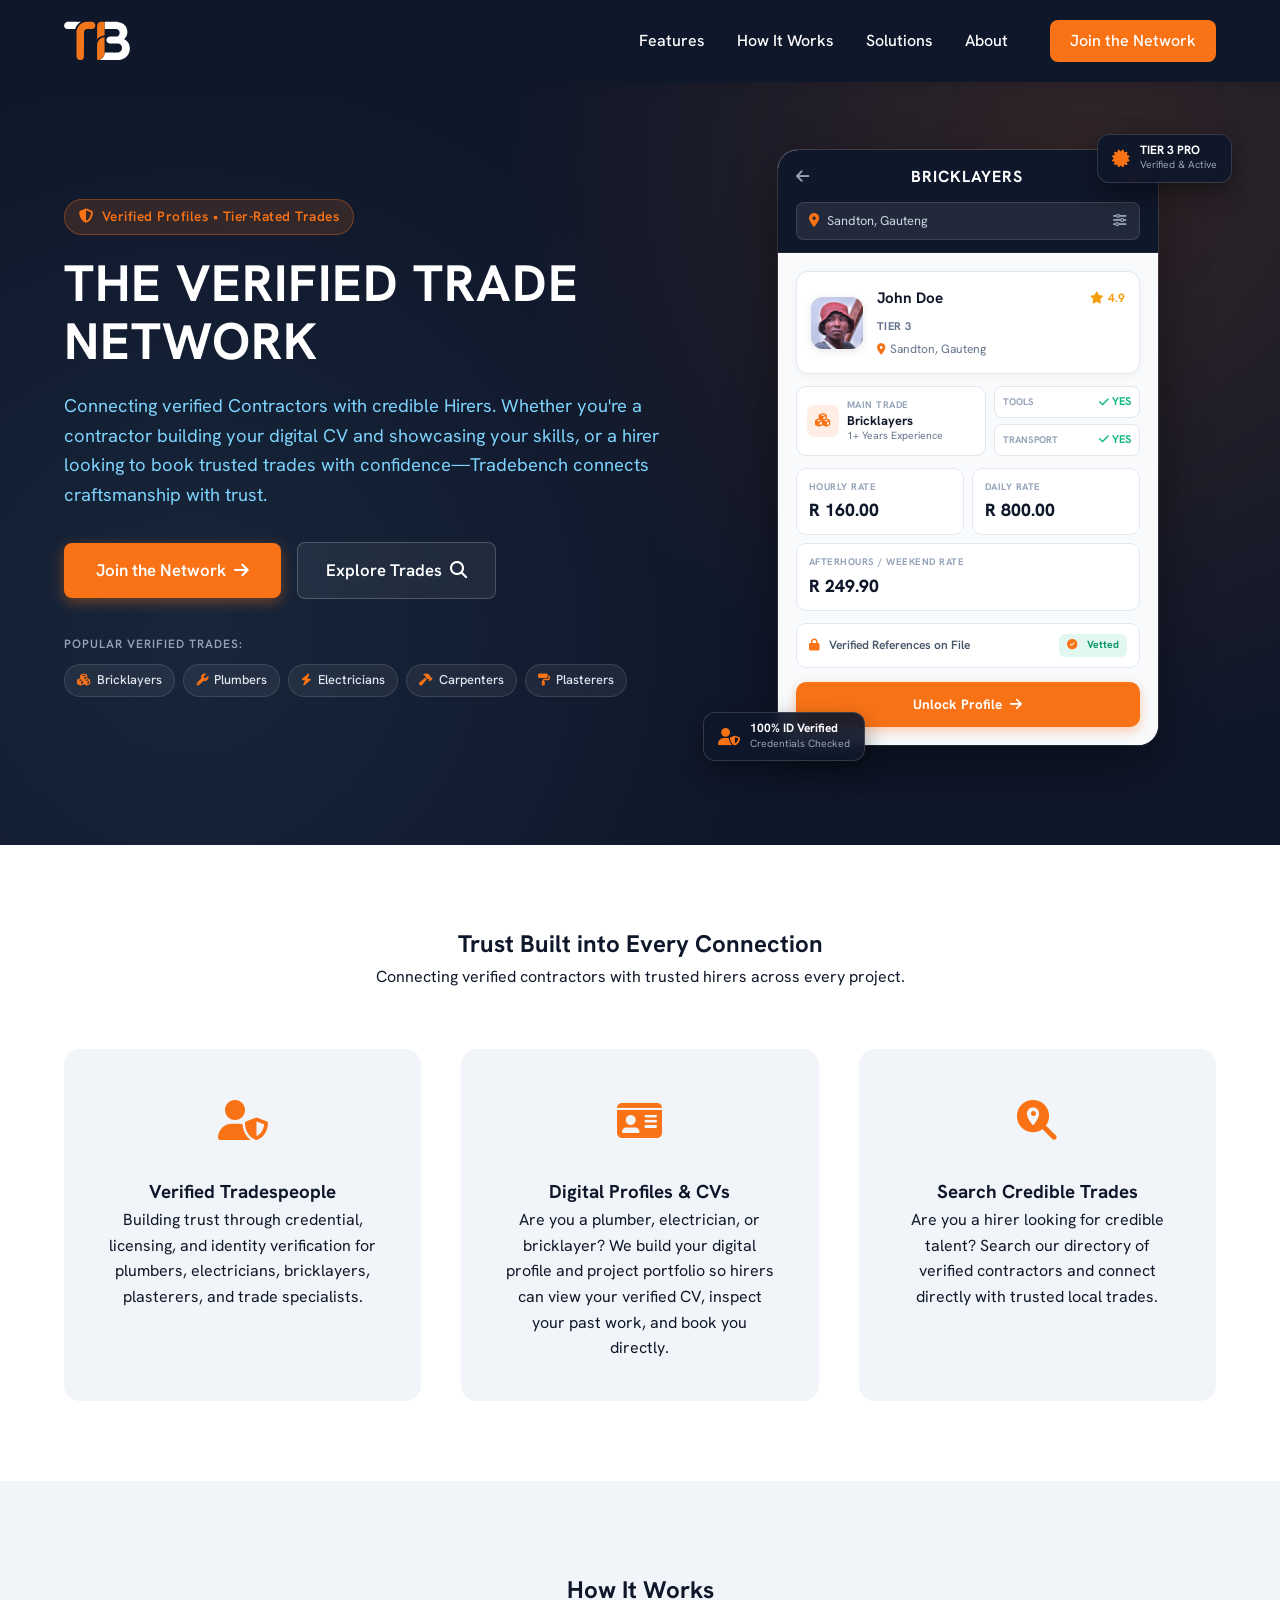
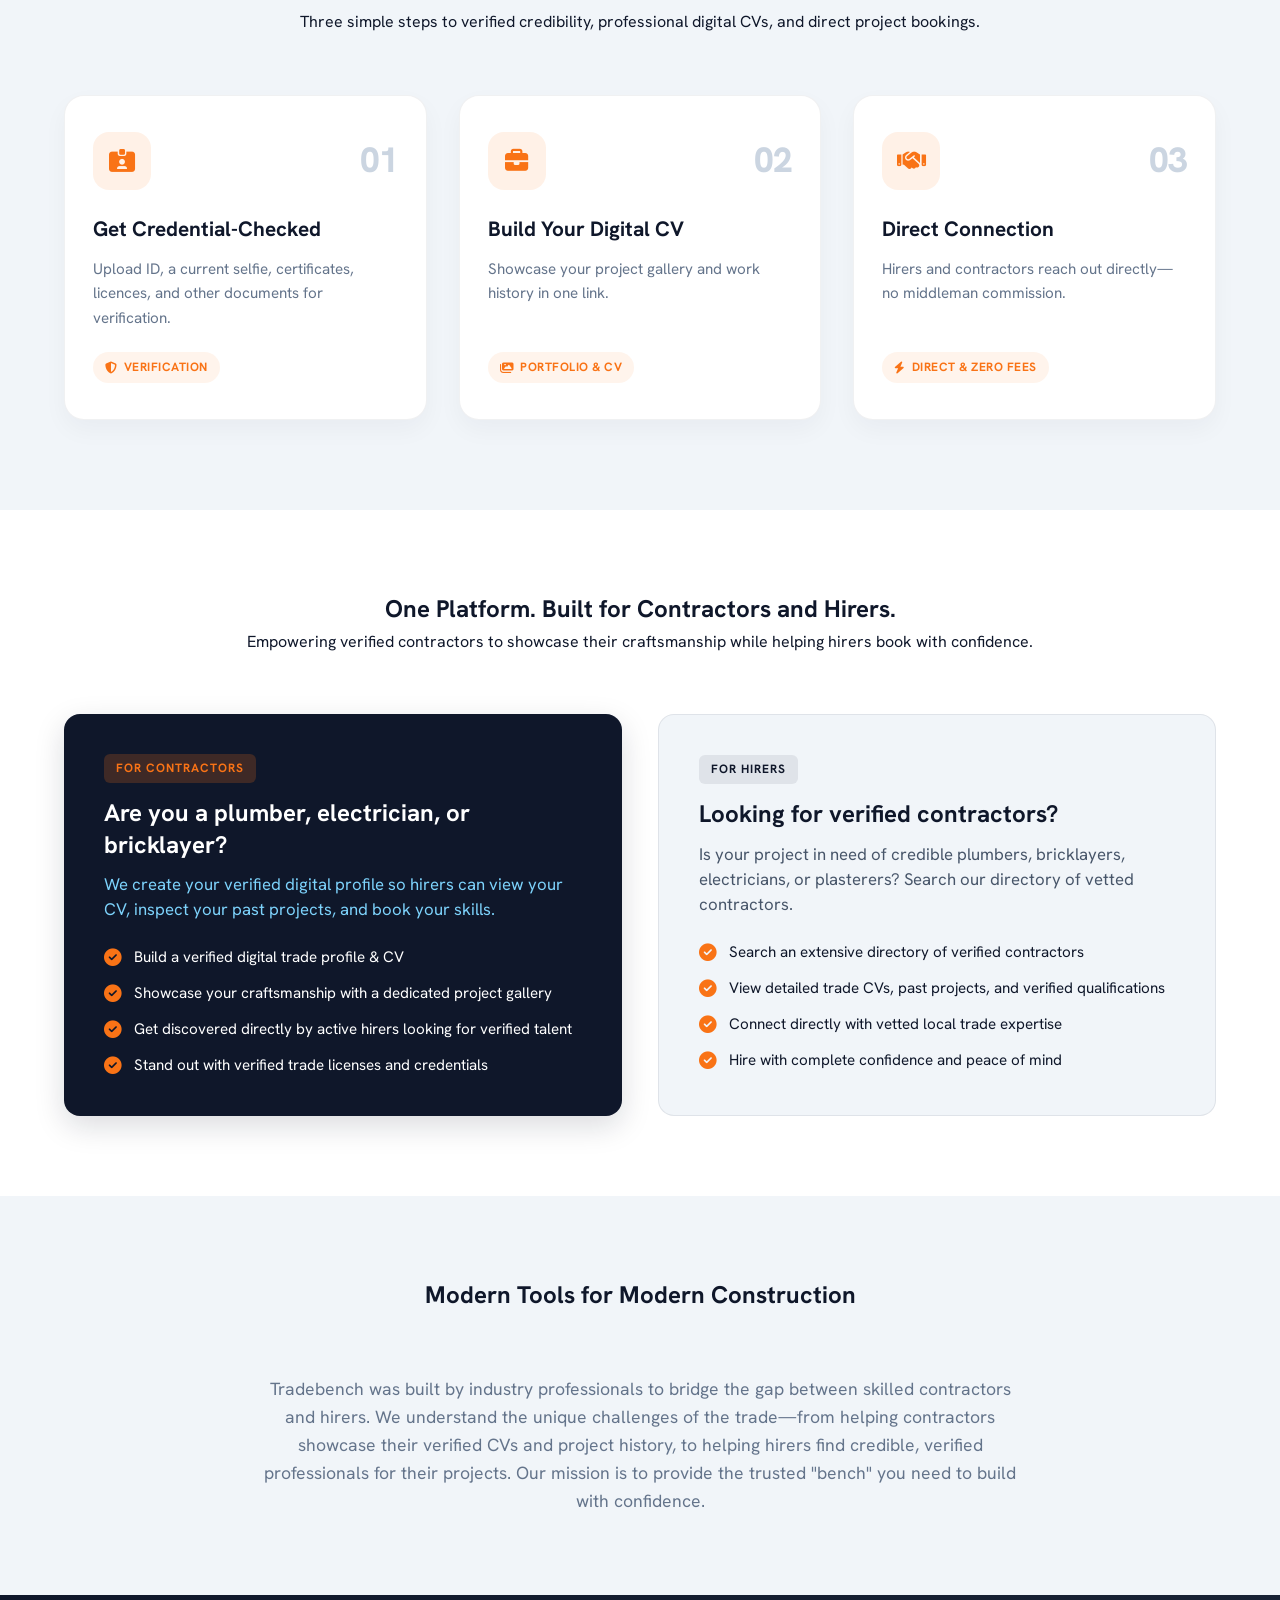
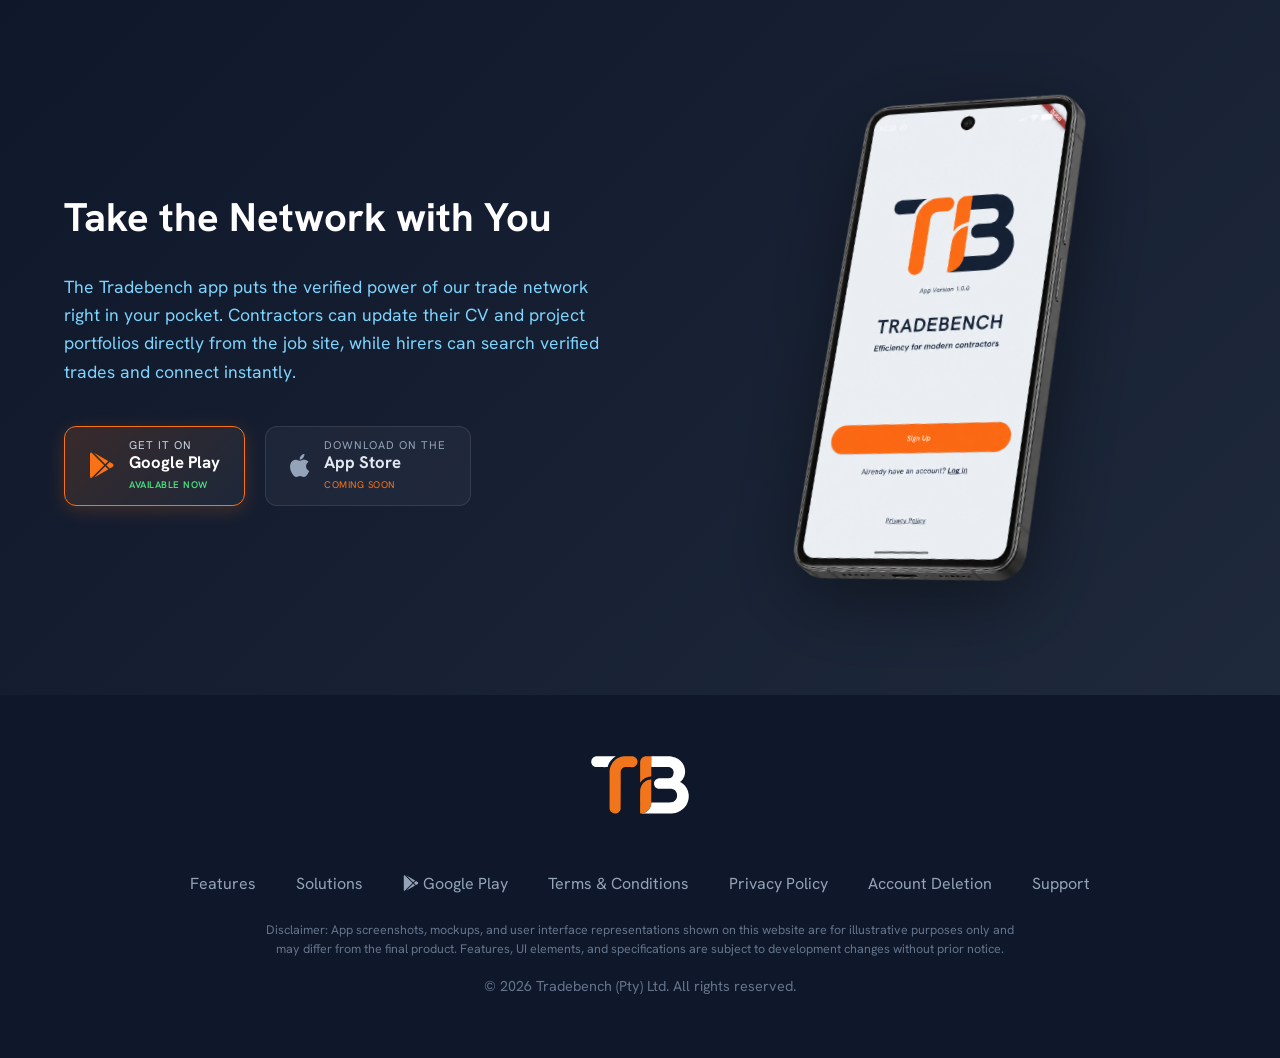
==== commit 8d09471c: "feat: add Google Play download links" ====
--- a/index.html
+++ b/index.html
@@ -347,23 +347,27 @@
                             hirers can search verified trades and connect instantly.</p>
 
                         <div class="app-badges">
-                            <div class="badge-placeholder">
+                            <a href="https://play.google.com/store/apps/details?id=com.tradebench.app&amp;pcampaignid=web_share"
+                                target="_blank"
+                                rel="noopener noreferrer"
+                                class="app-badge-btn"
+                                aria-label="Get Tradebench on Google Play">
+                                <i class="fab fa-google-play"></i>
+                                <div>
+                                    <span>Get it on</span>
+                                    <strong>Google Play</strong>
+                                    <small
+                                        style="display: block; font-size: 0.6rem; color: #4ADE80; font-weight: 600; margin-top: 4px; letter-spacing: 0.5px;">AVAILABLE
+                                        NOW</small>
+                                </div>
+                            </a>
+                            <div class="badge-placeholder" aria-label="App Store - Coming Soon">
                                 <i class="fab fa-apple"></i>
                                 <div>
                                     <span>Download on the</span>
                                     <strong>App Store</strong>
                                     <small
-                                        style="display: block; font-size: 0.6rem; color: var(--safety-orange); margin-top: 4px;">COMING
-                                        SOON</small>
-                                </div>
-                            </div>
-                            <div class="badge-placeholder">
-                                <i class="fab fa-google-play"></i>
-                                <div>
-                                    <span>Get it on</span>
-                                    <strong>Google Play</strong>
-                                    <small
-                                        style="display: block; font-size: 0.6rem; color: var(--safety-orange); margin-top: 4px;">COMING
+                                        style="display: block; font-size: 0.6rem; color: var(--safety-orange); margin-top: 4px; letter-spacing: 0.5px;">COMING
                                         SOON</small>
                                 </div>
                             </div>
@@ -383,6 +387,7 @@
             <div class="footer-links">
                 <a href="#features">Features</a>
                 <a href="#solutions">Solutions</a>
+                <a href="https://play.google.com/store/apps/details?id=com.tradebench.app&amp;pcampaignid=web_share" target="_blank" rel="noopener noreferrer"><i class="fab fa-google-play"></i> Google Play</a>
                 <a href="legal.html?tab=terms">Terms &amp; Conditions</a>
                 <a href="legal.html?tab=privacy">Privacy Policy</a>
                 <a href="delete-account.html">Account Deletion</a>
--- a/css/style.css
+++ b/css/style.css
@@ -1039,24 +1039,76 @@
     display: flex;
     gap: 20px;
     flex-wrap: wrap;
+    align-items: stretch;
+}
+
+.app-badge-btn {
+    display: inline-flex;
+    align-items: center;
+    gap: 14px;
+    background: linear-gradient(135deg, rgba(249, 115, 22, 0.16) 0%, rgba(30, 41, 59, 0.85) 100%);
+    border: 1.5px solid var(--safety-orange);
+    padding: 12px 24px;
+    border-radius: 12px;
+    color: var(--white);
+    font-size: 0.9rem;
+    text-decoration: none;
+    box-shadow: 0 4px 18px rgba(249, 115, 22, 0.2);
+    transition: all 0.3s cubic-bezier(0.16, 1, 0.3, 1);
+    cursor: pointer;
+}
+
+.app-badge-btn:hover {
+    background: linear-gradient(135deg, rgba(249, 115, 22, 0.28) 0%, rgba(30, 41, 59, 0.95) 100%);
+    border-color: #fb923c;
+    color: var(--white);
+    transform: translateY(-3px);
+    box-shadow: 0 10px 28px rgba(249, 115, 22, 0.35);
+}
+
+.app-badge-btn i {
+    font-size: 26px;
+    color: var(--safety-orange);
+    transition: transform 0.3s ease;
+}
+
+.app-badge-btn:hover i {
+    transform: scale(1.1);
+}
+
+.app-badge-btn span {
+    display: block;
+    font-size: 0.7rem;
+    color: #CBD5E1;
+    text-transform: uppercase;
+    letter-spacing: 1px;
+    line-height: 1.2;
+}
+
+.app-badge-btn strong {
+    display: block;
+    font-size: 1.05rem;
+    color: var(--white);
+    line-height: 1.25;
 }
 
 .badge-placeholder {
-    display: flex;
-    align-items: center;
-    gap: 12px;
-    background: rgba(255, 255, 255, 0.05);
+    display: inline-flex;
+    align-items: center;
+    gap: 14px;
+    background: rgba(255, 255, 255, 0.04);
     border: 1px solid rgba(255, 255, 255, 0.1);
     padding: 12px 24px;
     border-radius: 12px;
     color: var(--white);
     font-size: 0.9rem;
     transition: 0.3s;
+    user-select: none;
 }
 
 .badge-placeholder i {
-    font-size: 24px;
-    color: var(--safety-orange);
+    font-size: 26px;
+    color: #94A3B8;
 }
 
 .badge-placeholder span {
@@ -1065,6 +1117,14 @@
     color: #94A3B8;
     text-transform: uppercase;
     letter-spacing: 1px;
+    line-height: 1.2;
+}
+
+.badge-placeholder strong {
+    display: block;
+    font-size: 1.05rem;
+    color: #E2E8F0;
+    line-height: 1.25;
 }
 
 .phone-mockup {
@@ -2394,6 +2454,7 @@
         align-items: center;
     }
 
+    .app-badge-btn,
     .badge-placeholder {
         width: 100%;
         max-width: 260px;
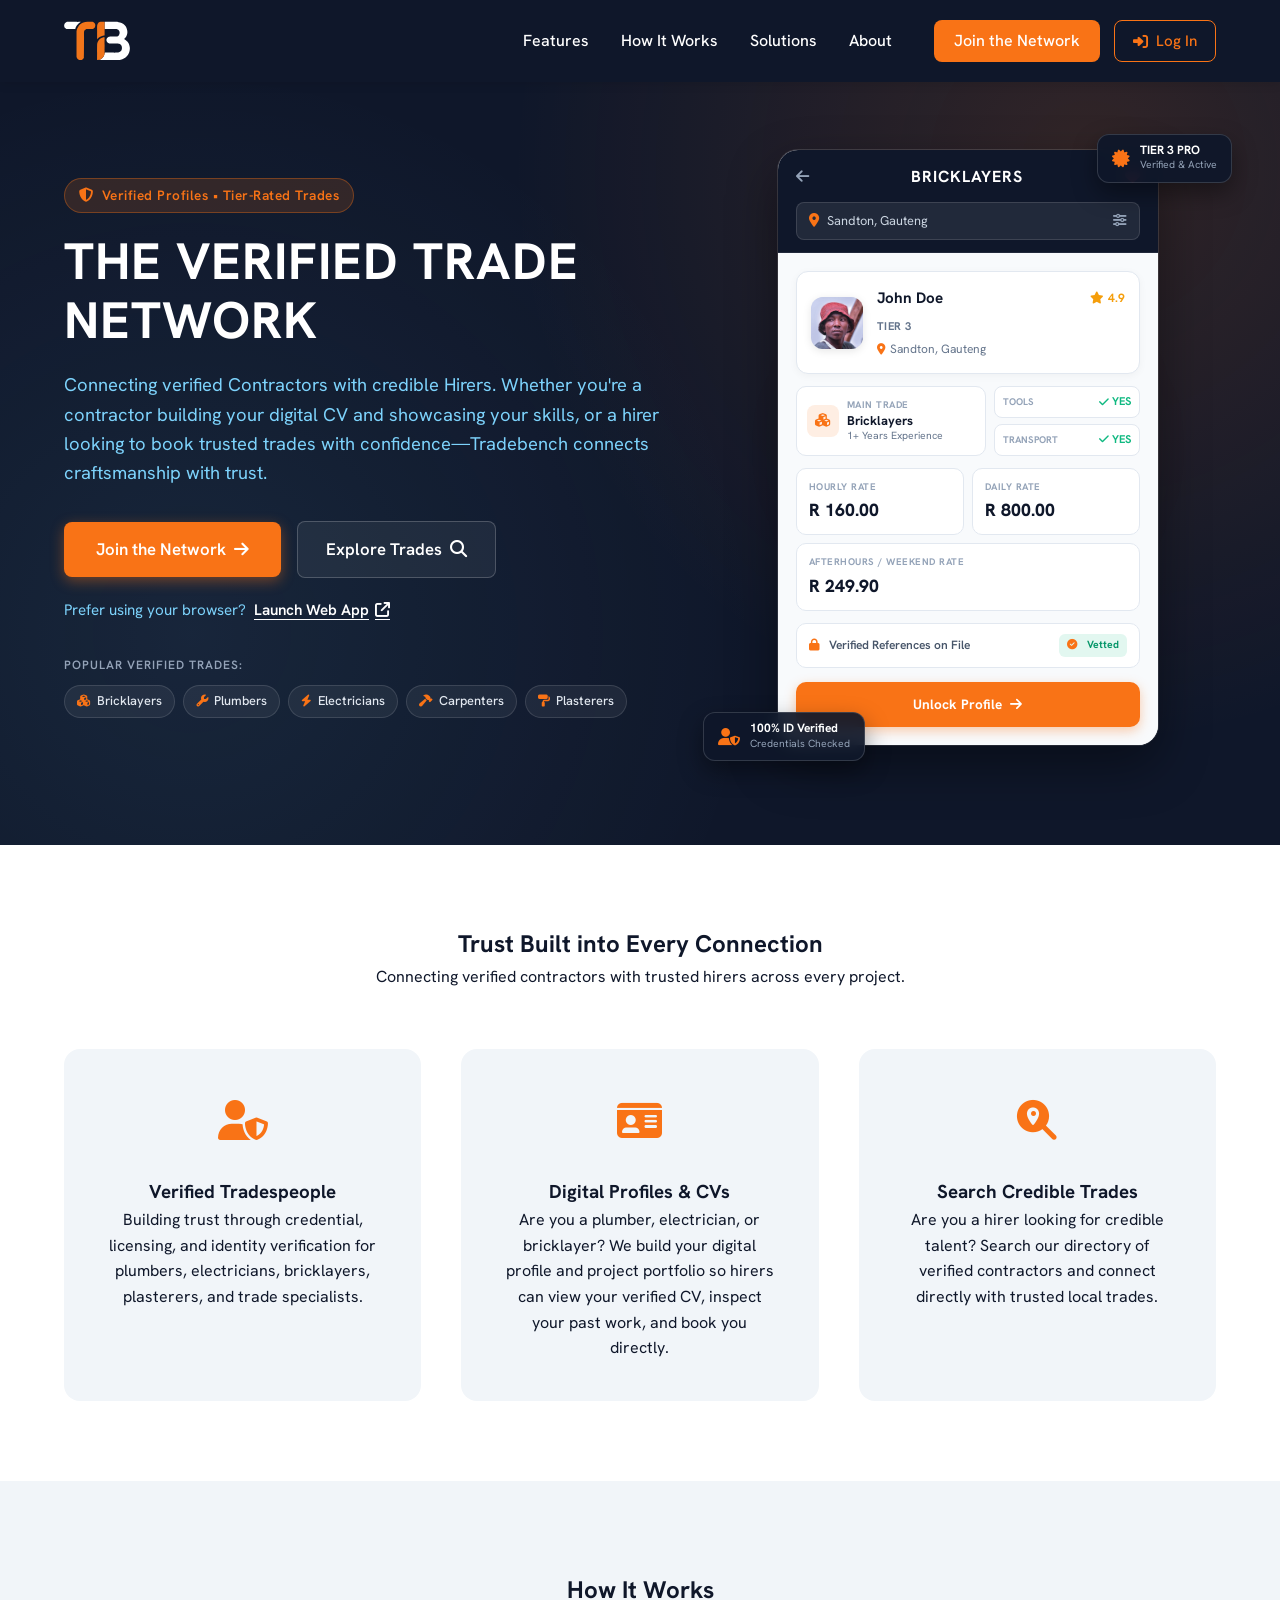
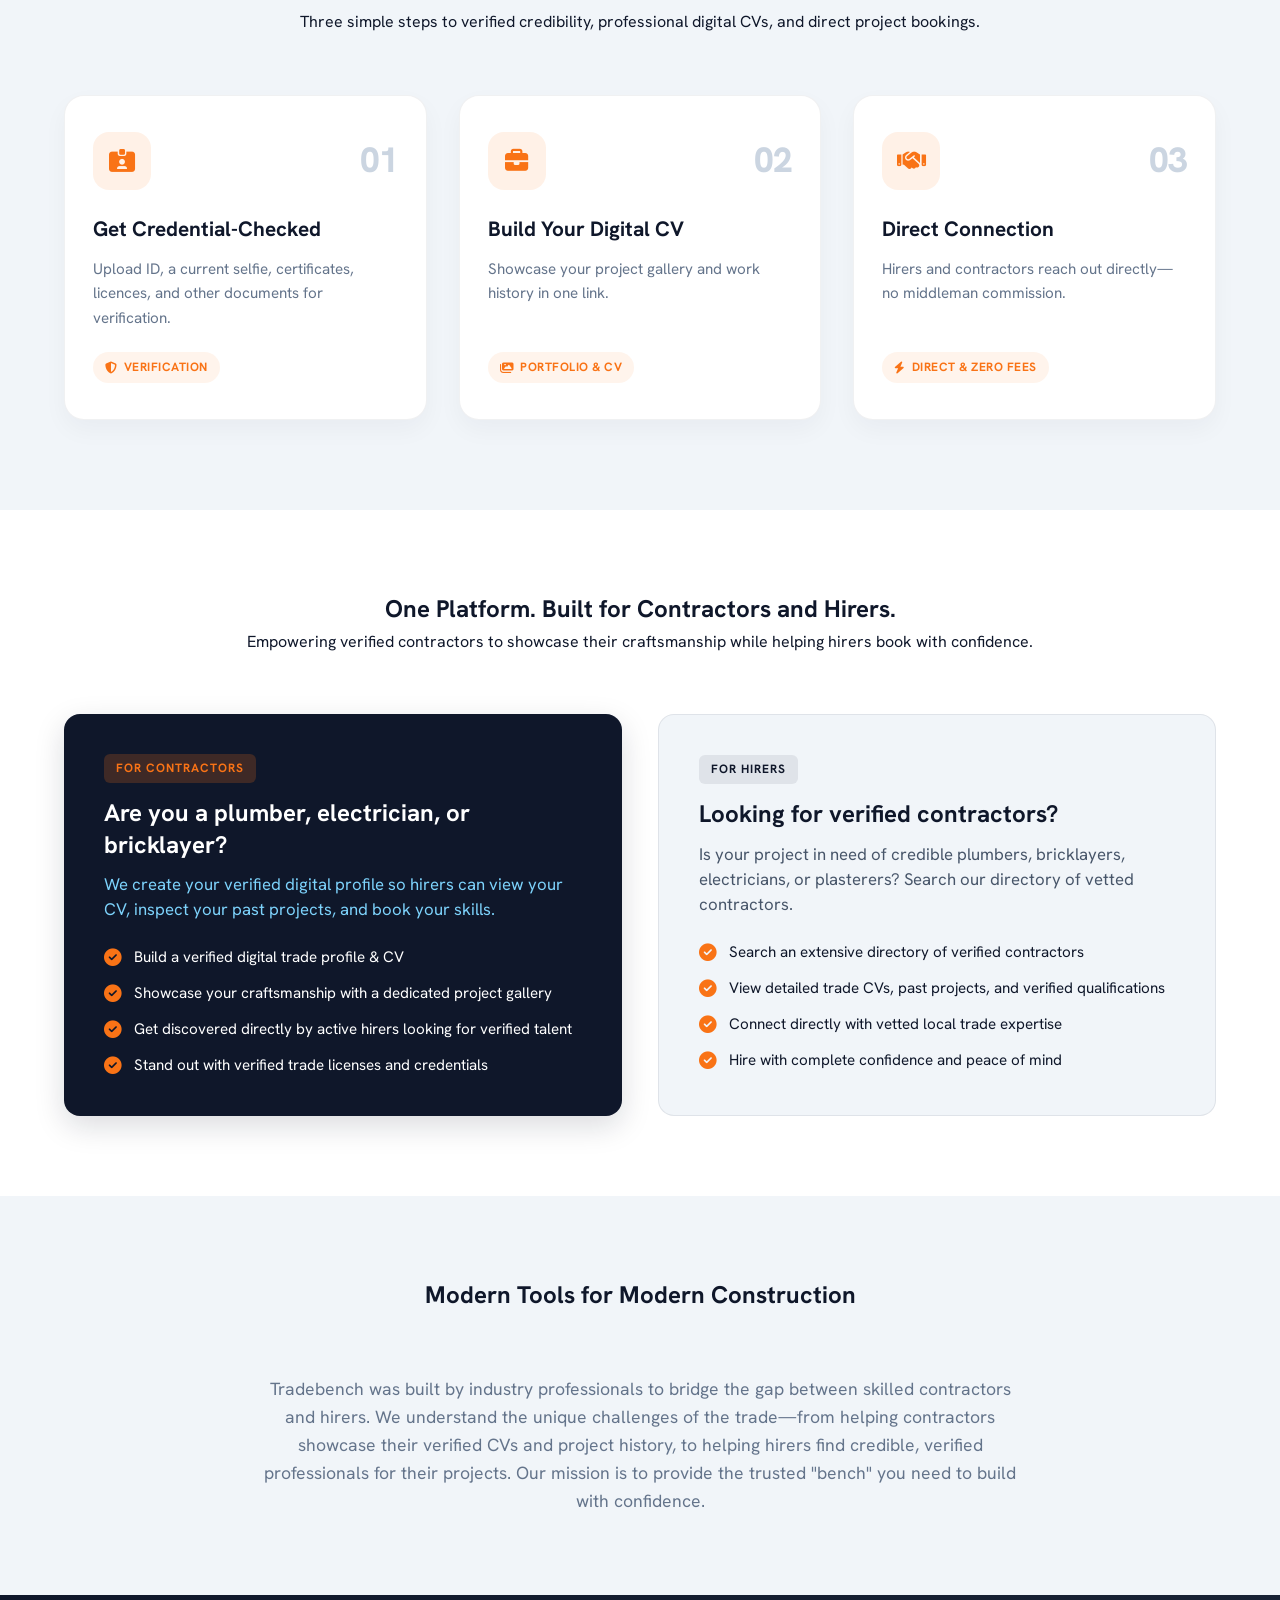
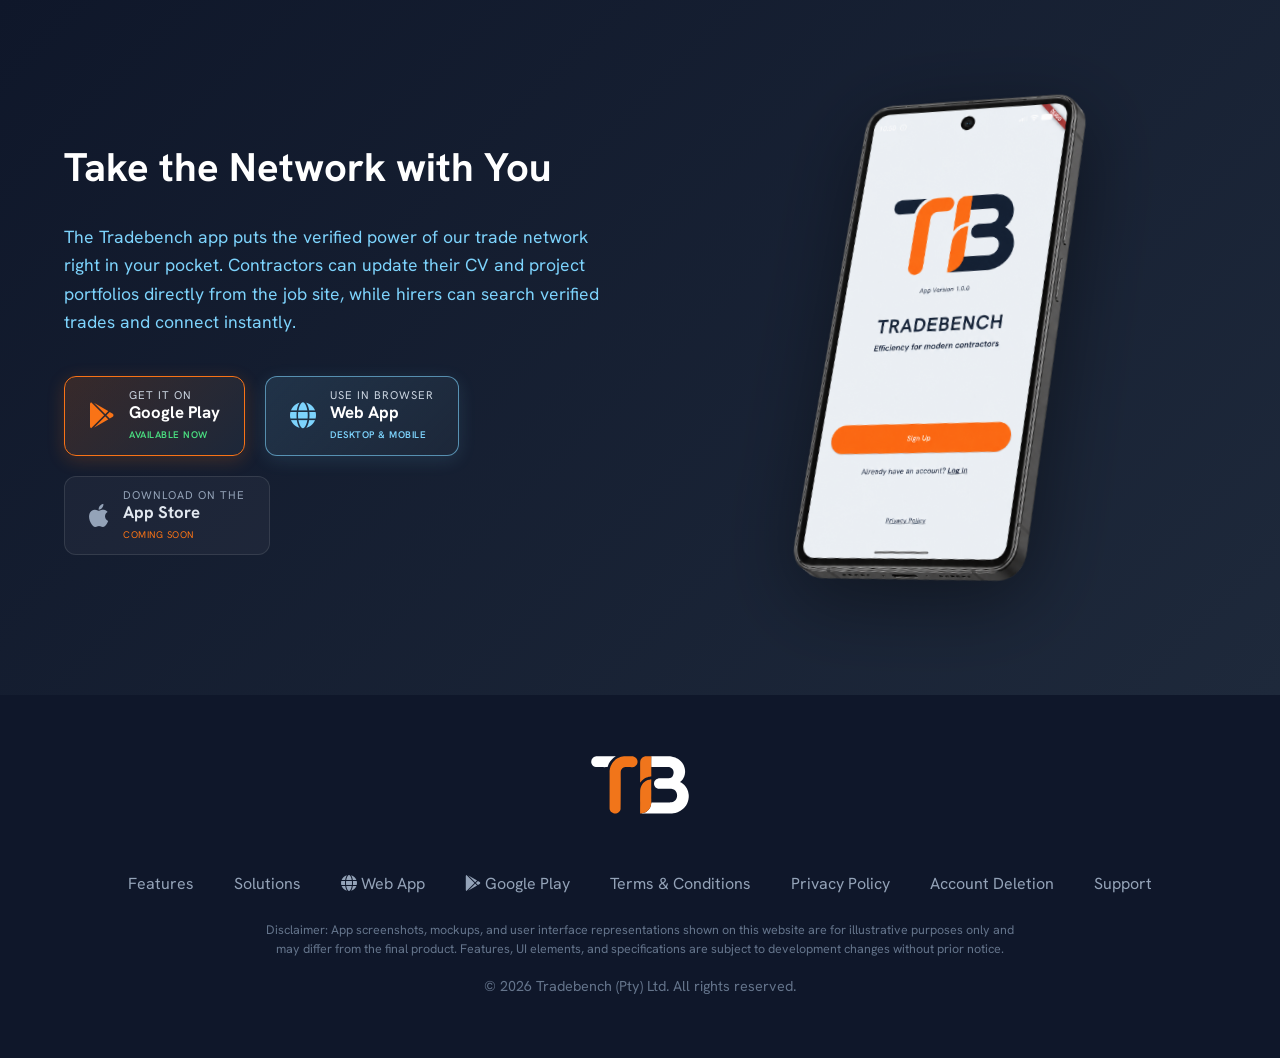
==== commit cd7f8c38: "Added links to web app" ====
--- a/index.html
+++ b/index.html
@@ -28,6 +28,9 @@
                     <a href="#solutions">Solutions</a>
                     <a href="#about">About</a>
                     <a href="#download" class="btn-cta-nav">Join the Network</a>
+                    <a href="https://app.tradebench.co.za/" target="_blank" rel="noopener noreferrer" class="btn-login" aria-label="Log in to Tradebench Web App">
+                        <i class="fas fa-right-to-bracket"></i> Log In
+                    </a>
                 </div>
             </nav>
         </div>
@@ -52,6 +55,12 @@
                             <a href="#solutions" class="cta-button-ghost">
                                 <span>Explore Trades</span>
                                 <i class="fas fa-magnifying-glass"></i>
+                            </a>
+                        </div>
+                        <div class="hero-web-app-hint">
+                            <span>Prefer using your browser?</span>
+                            <a href="https://app.tradebench.co.za/" target="_blank" rel="noopener noreferrer">
+                                Launch Web App <i class="fas fa-arrow-up-right-from-square"></i>
                             </a>
                         </div>
                         <div class="hero-trades-strip">
@@ -361,6 +370,19 @@
                                         NOW</small>
                                 </div>
                             </a>
+                            <a href="https://app.tradebench.co.za/"
+                                target="_blank"
+                                rel="noopener noreferrer"
+                                class="app-badge-btn web-app-btn"
+                                aria-label="Open Tradebench Web App in Browser">
+                                <i class="fas fa-globe"></i>
+                                <div>
+                                    <span>Use in Browser</span>
+                                    <strong>Web App</strong>
+                                    <small
+                                        style="display: block; font-size: 0.6rem; color: var(--action-sky); font-weight: 600; margin-top: 4px; letter-spacing: 0.5px;">DESKTOP &amp; MOBILE</small>
+                                </div>
+                            </a>
                             <div class="badge-placeholder" aria-label="App Store - Coming Soon">
                                 <i class="fab fa-apple"></i>
                                 <div>
@@ -387,6 +409,7 @@
             <div class="footer-links">
                 <a href="#features">Features</a>
                 <a href="#solutions">Solutions</a>
+                <a href="https://app.tradebench.co.za/" target="_blank" rel="noopener noreferrer"><i class="fas fa-globe"></i> Web App</a>
                 <a href="https://play.google.com/store/apps/details?id=com.tradebench.app&amp;pcampaignid=web_share" target="_blank" rel="noopener noreferrer"><i class="fab fa-google-play"></i> Google Play</a>
                 <a href="legal.html?tab=terms">Terms &amp; Conditions</a>
                 <a href="legal.html?tab=privacy">Privacy Policy</a>
--- a/css/style.css
+++ b/css/style.css
@@ -130,15 +130,27 @@
 }
 
 .btn-login {
-    border: 2px solid var(--safety-orange);
+    display: inline-flex;
+    align-items: center;
+    justify-content: center;
+    gap: 8px;
+    border: 1.5px solid var(--safety-orange);
     color: var(--safety-orange) !important;
-    padding: 8px 24px;
+    padding: 8px 18px;
     border-radius: 8px;
+    font-weight: 600;
+    font-size: 0.95rem;
+    transition: all 0.25s ease;
 }
 
 .btn-login:hover {
     background: var(--safety-orange);
     color: var(--white) !important;
+    transform: translateY(-1px);
+}
+
+.btn-cta-nav + .btn-login {
+    margin-left: -18px;
 }
 
 /* Hero Section */
@@ -199,7 +211,31 @@
     align-items: center;
     gap: 16px;
     flex-wrap: wrap;
-    margin-bottom: 36px;
+    margin-bottom: 20px;
+}
+
+.hero-web-app-hint {
+    display: flex;
+    align-items: center;
+    gap: 8px;
+    font-size: 0.95rem;
+    color: var(--action-sky);
+    margin-bottom: 34px;
+}
+
+.hero-web-app-hint a {
+    color: var(--white);
+    font-weight: 600;
+    text-decoration: underline;
+    text-underline-offset: 4px;
+    display: inline-flex;
+    align-items: center;
+    gap: 6px;
+    transition: color 0.2s ease;
+}
+
+.hero-web-app-hint a:hover {
+    color: var(--safety-orange);
 }
 
 .cta-button {
@@ -1090,6 +1126,22 @@
     font-size: 1.05rem;
     color: var(--white);
     line-height: 1.25;
+}
+
+.app-badge-btn.web-app-btn {
+    background: linear-gradient(135deg, rgba(125, 211, 252, 0.12) 0%, rgba(30, 41, 59, 0.85) 100%);
+    border-color: rgba(125, 211, 252, 0.6);
+    box-shadow: 0 4px 18px rgba(125, 211, 252, 0.12);
+}
+
+.app-badge-btn.web-app-btn:hover {
+    background: linear-gradient(135deg, rgba(125, 211, 252, 0.22) 0%, rgba(30, 41, 59, 0.95) 100%);
+    border-color: #38bdf8;
+    box-shadow: 0 10px 28px rgba(125, 211, 252, 0.25);
+}
+
+.app-badge-btn.web-app-btn i {
+    color: var(--action-sky);
 }
 
 .badge-placeholder {
@@ -2315,6 +2367,27 @@
         text-align: center;
     }
 
+    .btn-login {
+        margin-left: 0;
+        margin-top: 4px;
+        width: 100%;
+        max-width: 280px;
+        padding: 12px 24px;
+        text-align: center;
+        justify-content: center;
+    }
+
+    .btn-cta-nav + .btn-login {
+        margin-left: 0;
+    }
+
+    .hero-web-app-hint {
+        justify-content: center;
+        text-align: center;
+        font-size: 0.9rem;
+        margin-bottom: 28px;
+    }
+
     /* Hero */
     .hero {
         padding: 130px 0 70px;
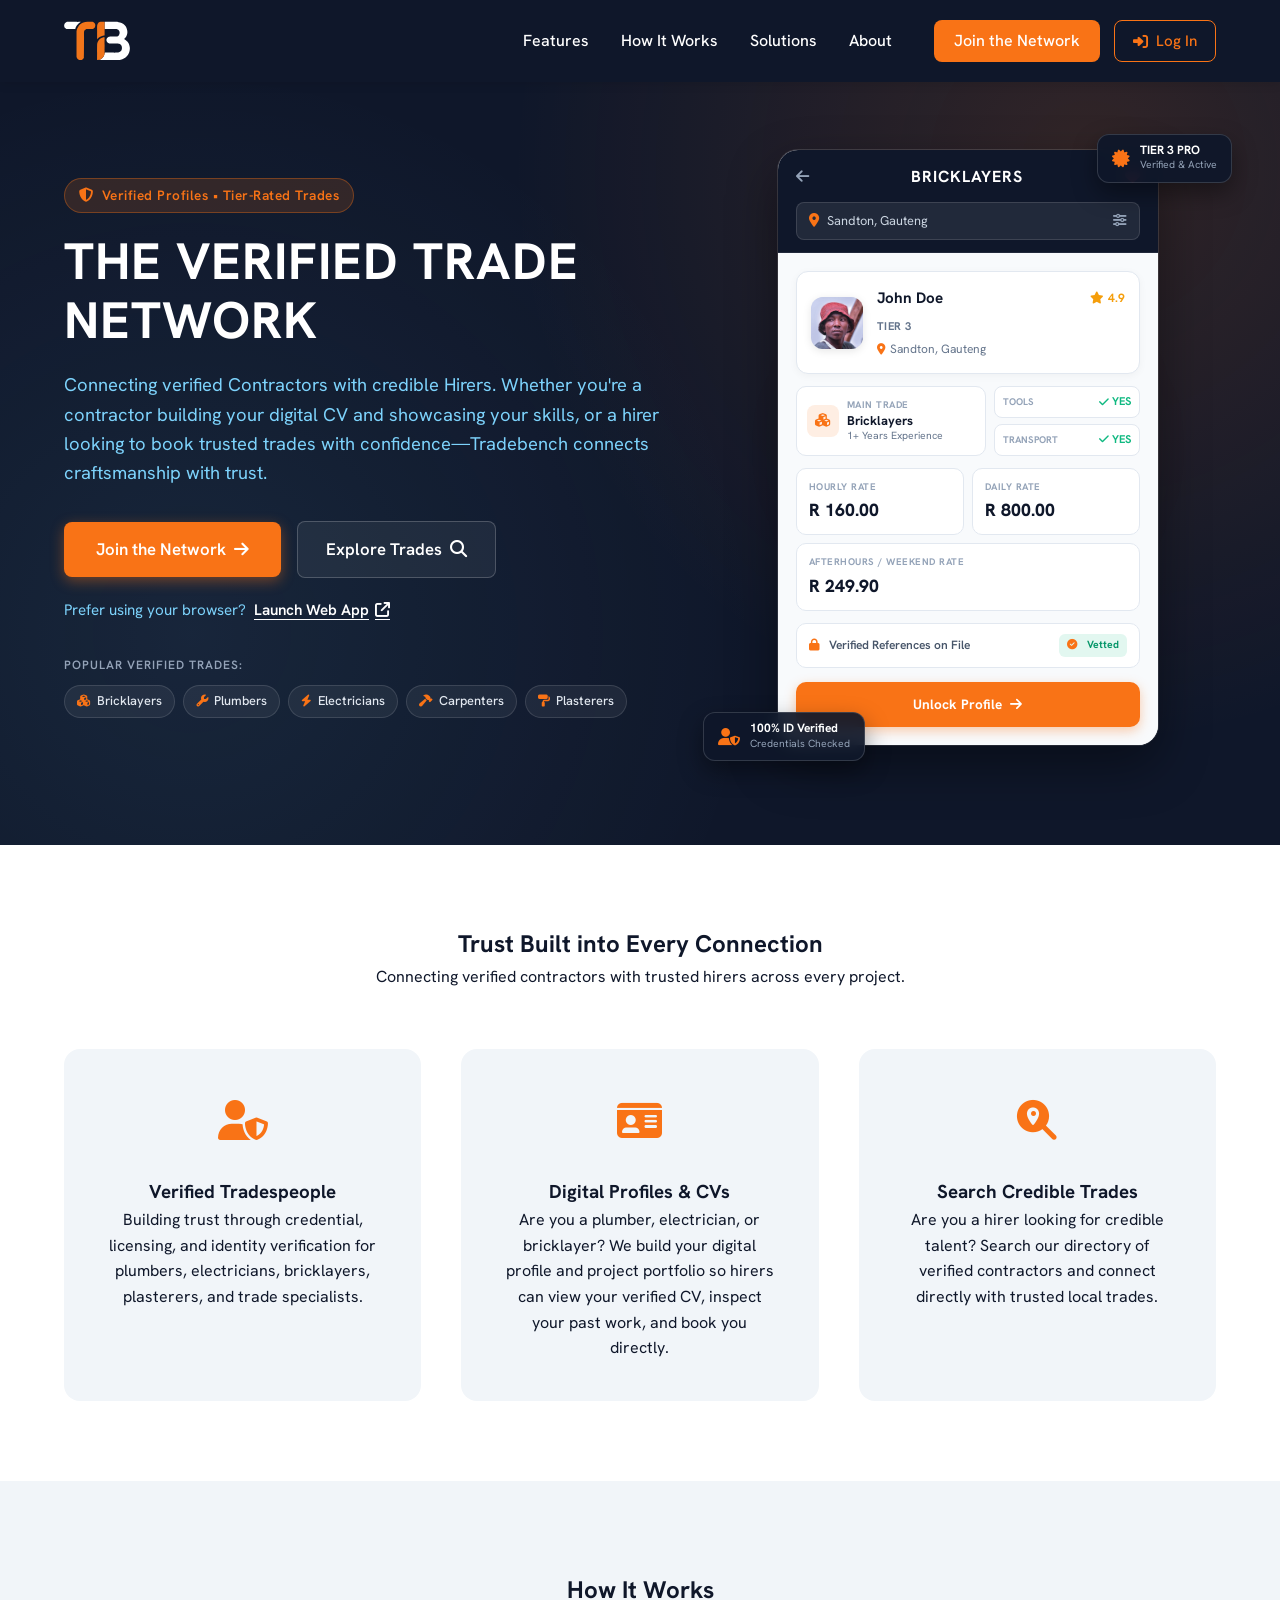
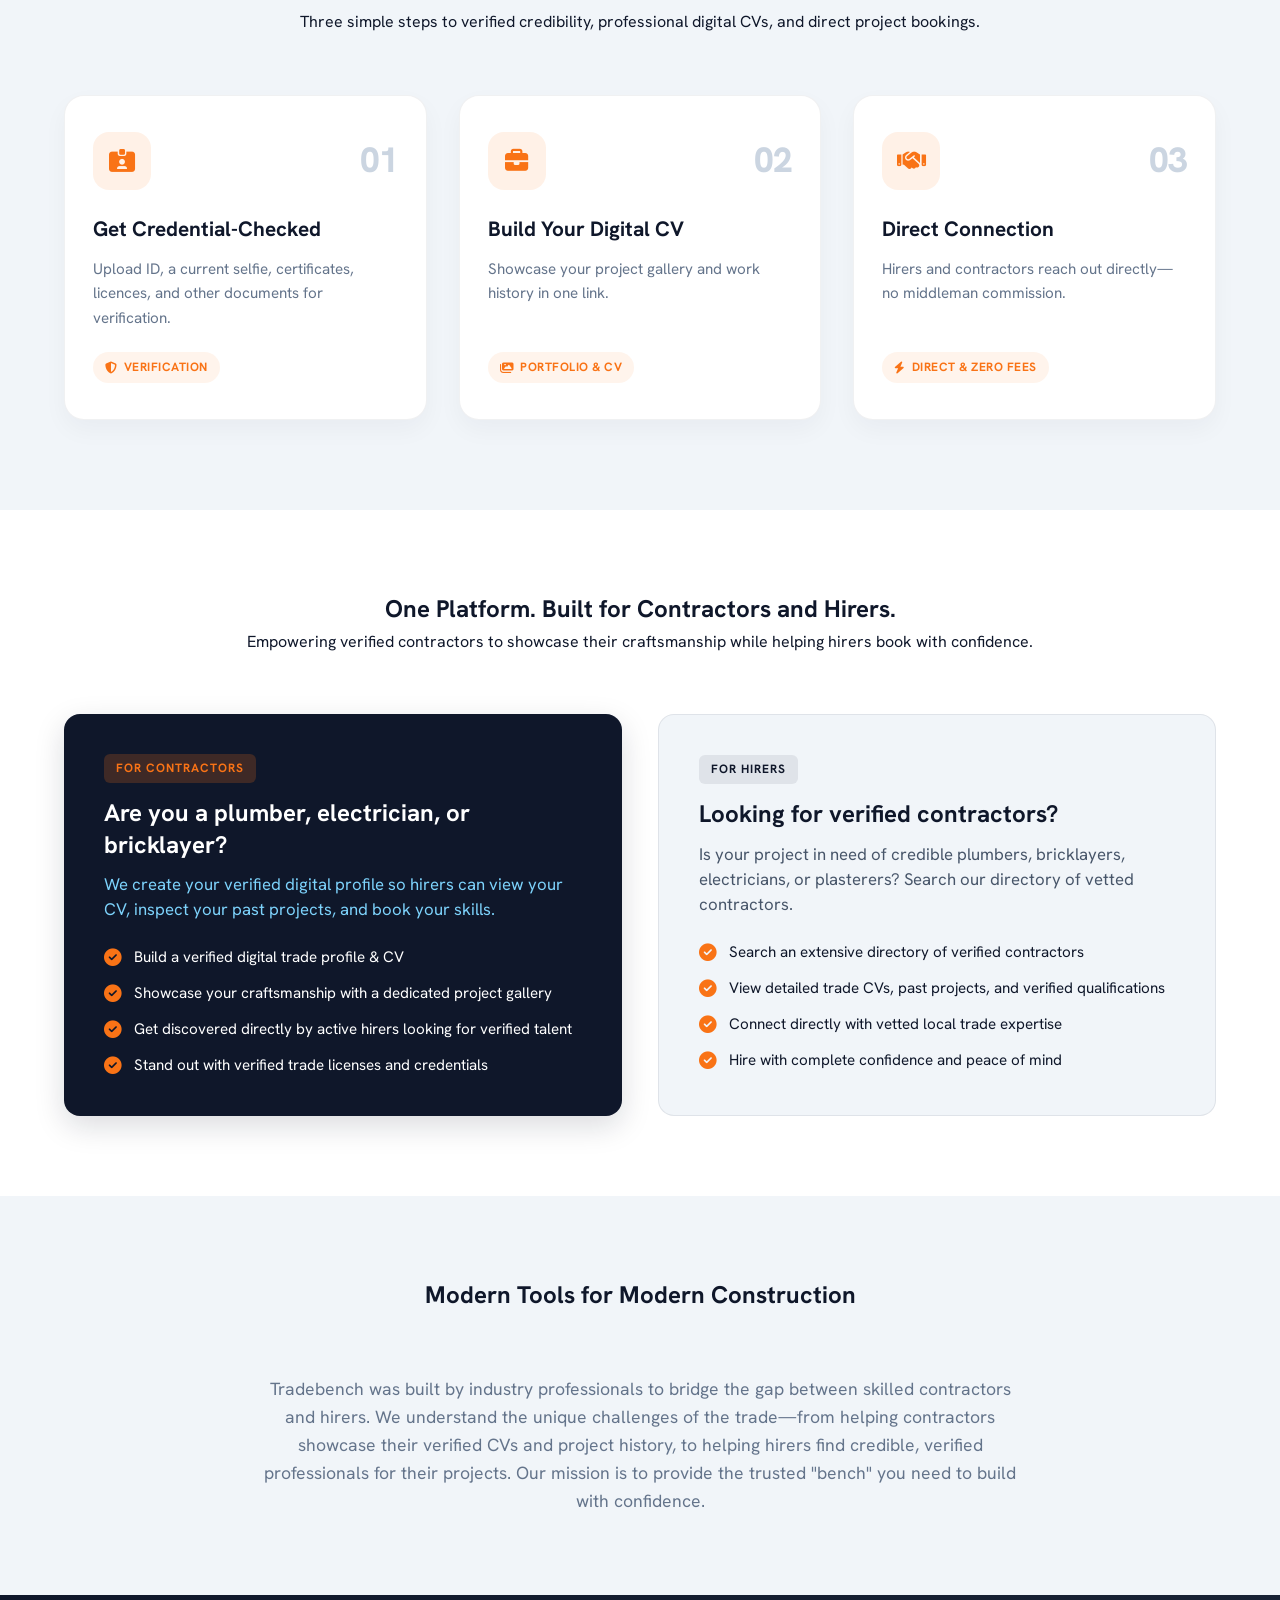
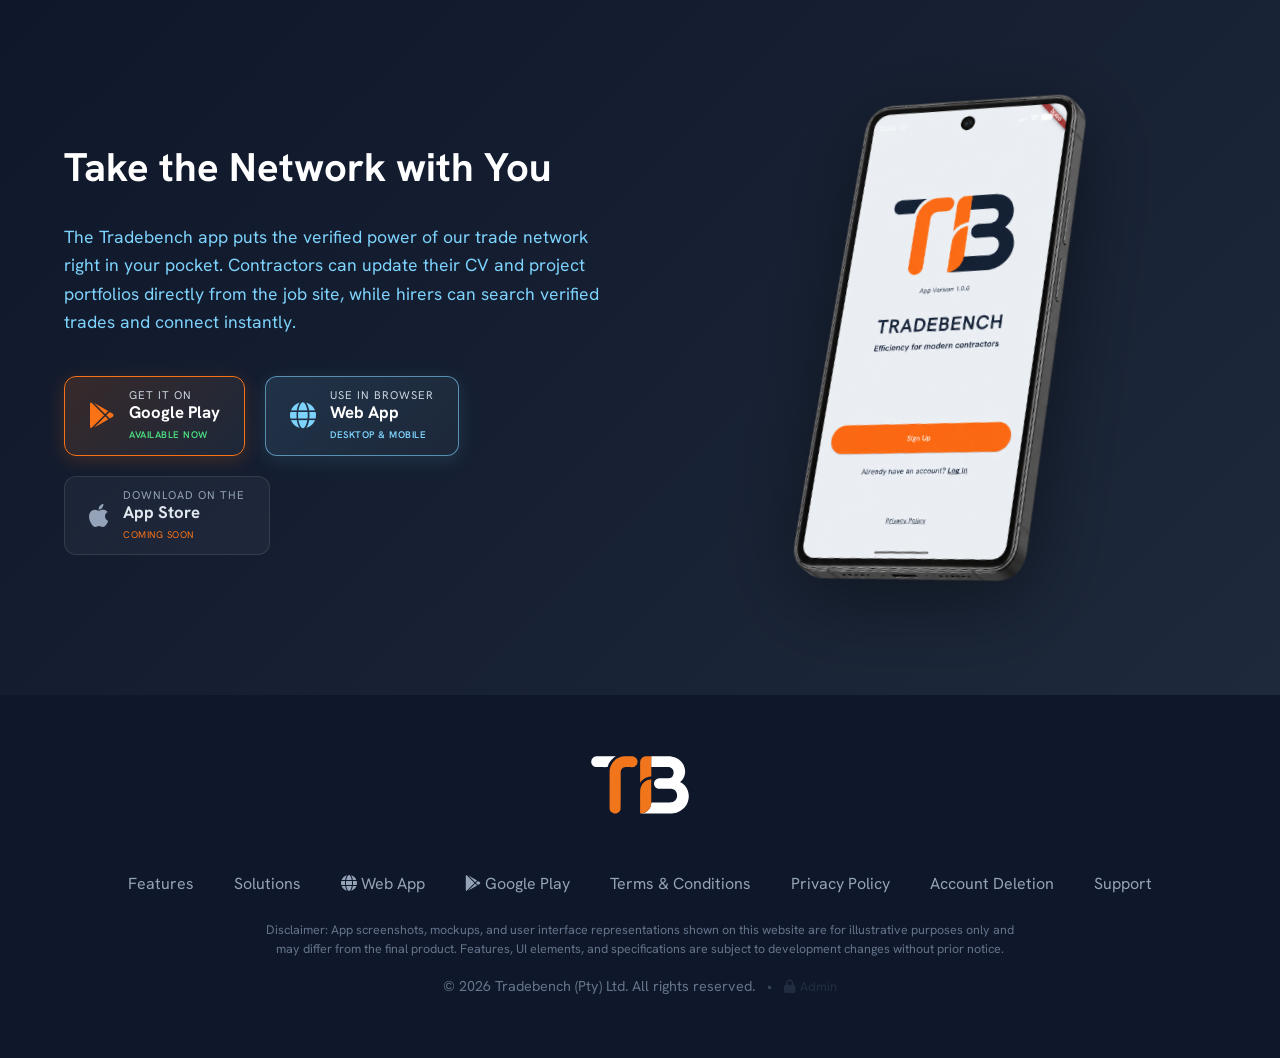
==== commit ae3c4395: "Added link to admin app" ====
--- a/index.html
+++ b/index.html
@@ -419,7 +419,13 @@
             <p class="footer-disclaimer">
                 Disclaimer: App screenshots, mockups, and user interface representations shown on this website are for illustrative purposes only and may differ from the final product. Features, UI elements, and specifications are subject to development changes without prior notice.
             </p>
-            <p class="copyright">&copy; 2026 Tradebench (Pty) Ltd. All rights reserved.</p>
+            <p class="copyright">
+                &copy; 2026 Tradebench (Pty) Ltd. All rights reserved.
+                <span class="footer-divider">•</span>
+                <a href="https://admin.tradebench.co.za/" target="_blank" rel="noopener noreferrer" class="admin-link" title="Admin Portal" aria-label="Admin Portal">
+                    <i class="fas fa-lock"></i> Admin
+                </a>
+            </p>
         </div>
     </footer>
     <script src="js/main.js"></script>
--- a/css/style.css
+++ b/css/style.css
@@ -1029,6 +1029,28 @@
 .copyright {
     color: #64748B;
     font-size: 0.9rem;
+}
+
+.admin-link {
+    color: #475569;
+    font-size: 0.82rem;
+    opacity: 0.35;
+    text-decoration: none;
+    transition: opacity 0.2s ease, color 0.2s ease;
+    display: inline-flex;
+    align-items: center;
+    gap: 5px;
+}
+
+.admin-link:hover {
+    opacity: 0.95;
+    color: #94A3B8;
+}
+
+.footer-divider {
+    color: #334155;
+    margin: 0 8px;
+    user-select: none;
 }
 
 .footer-disclaimer {
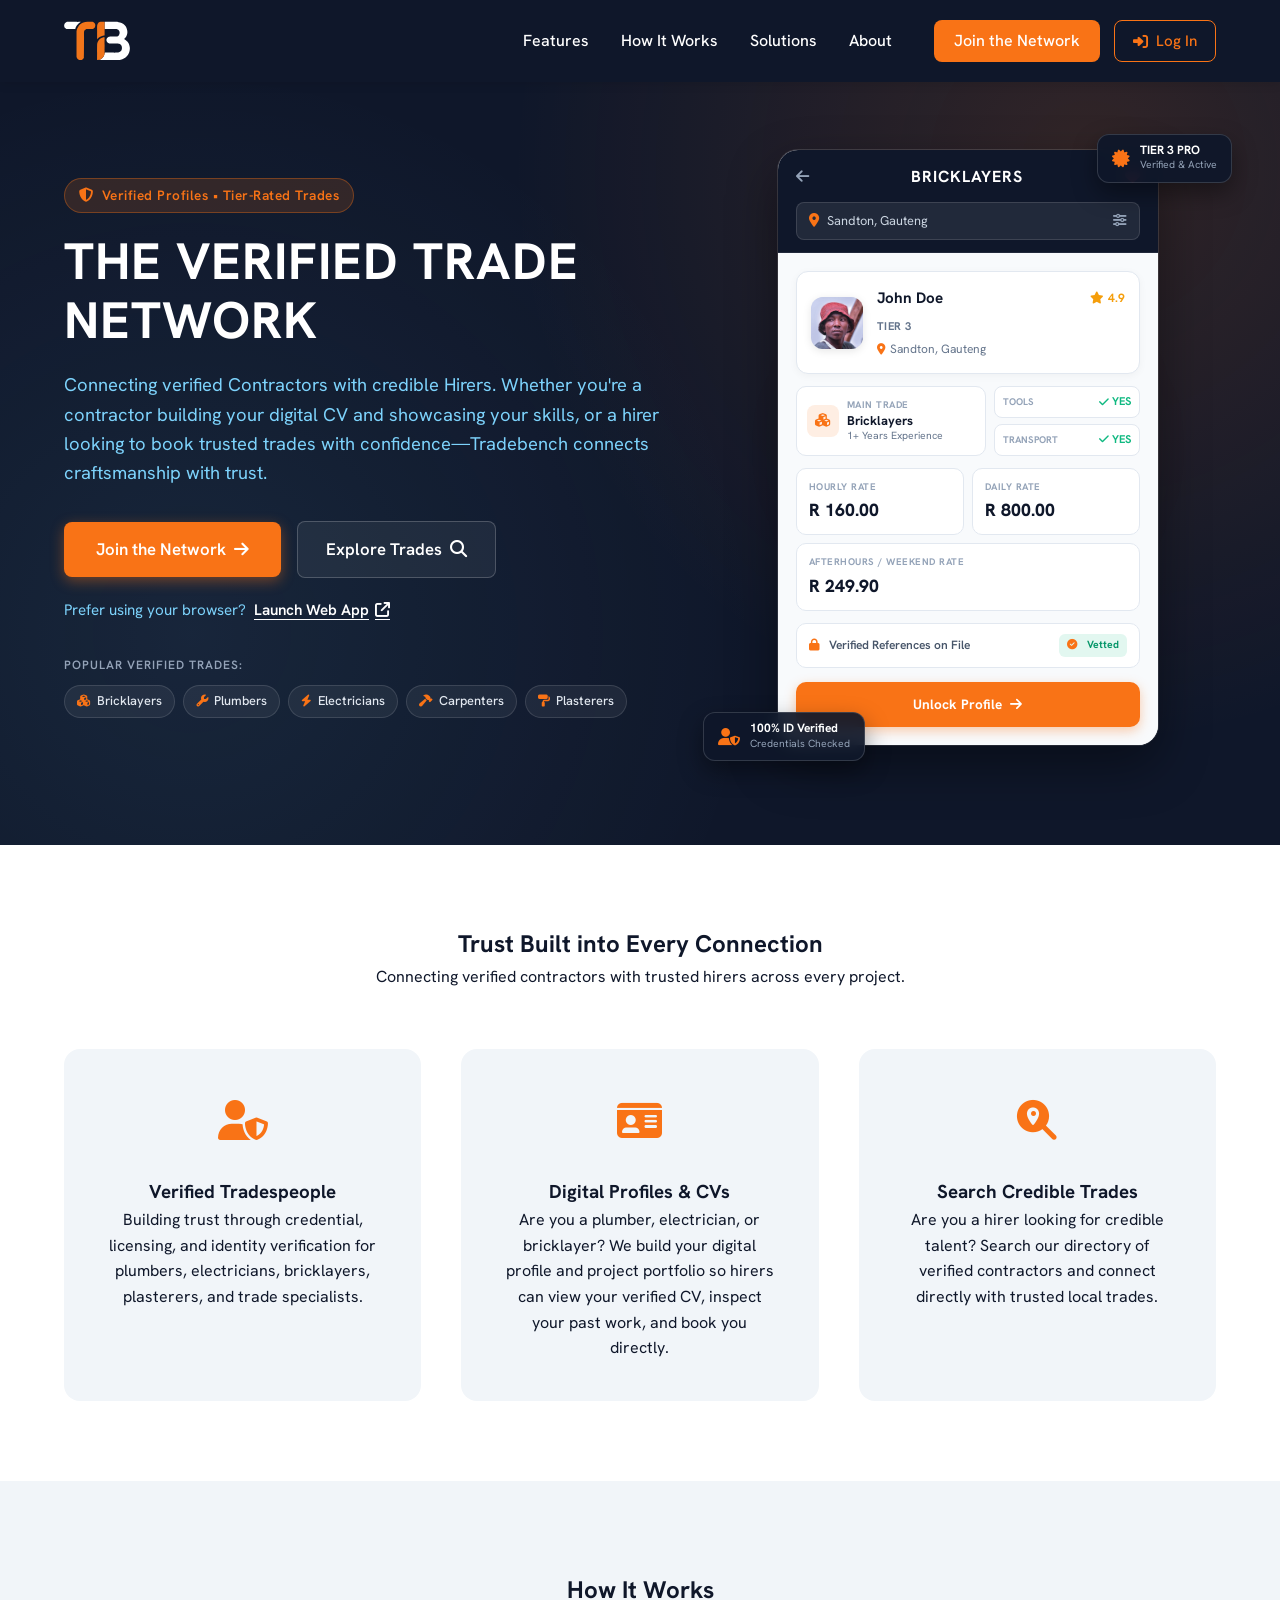
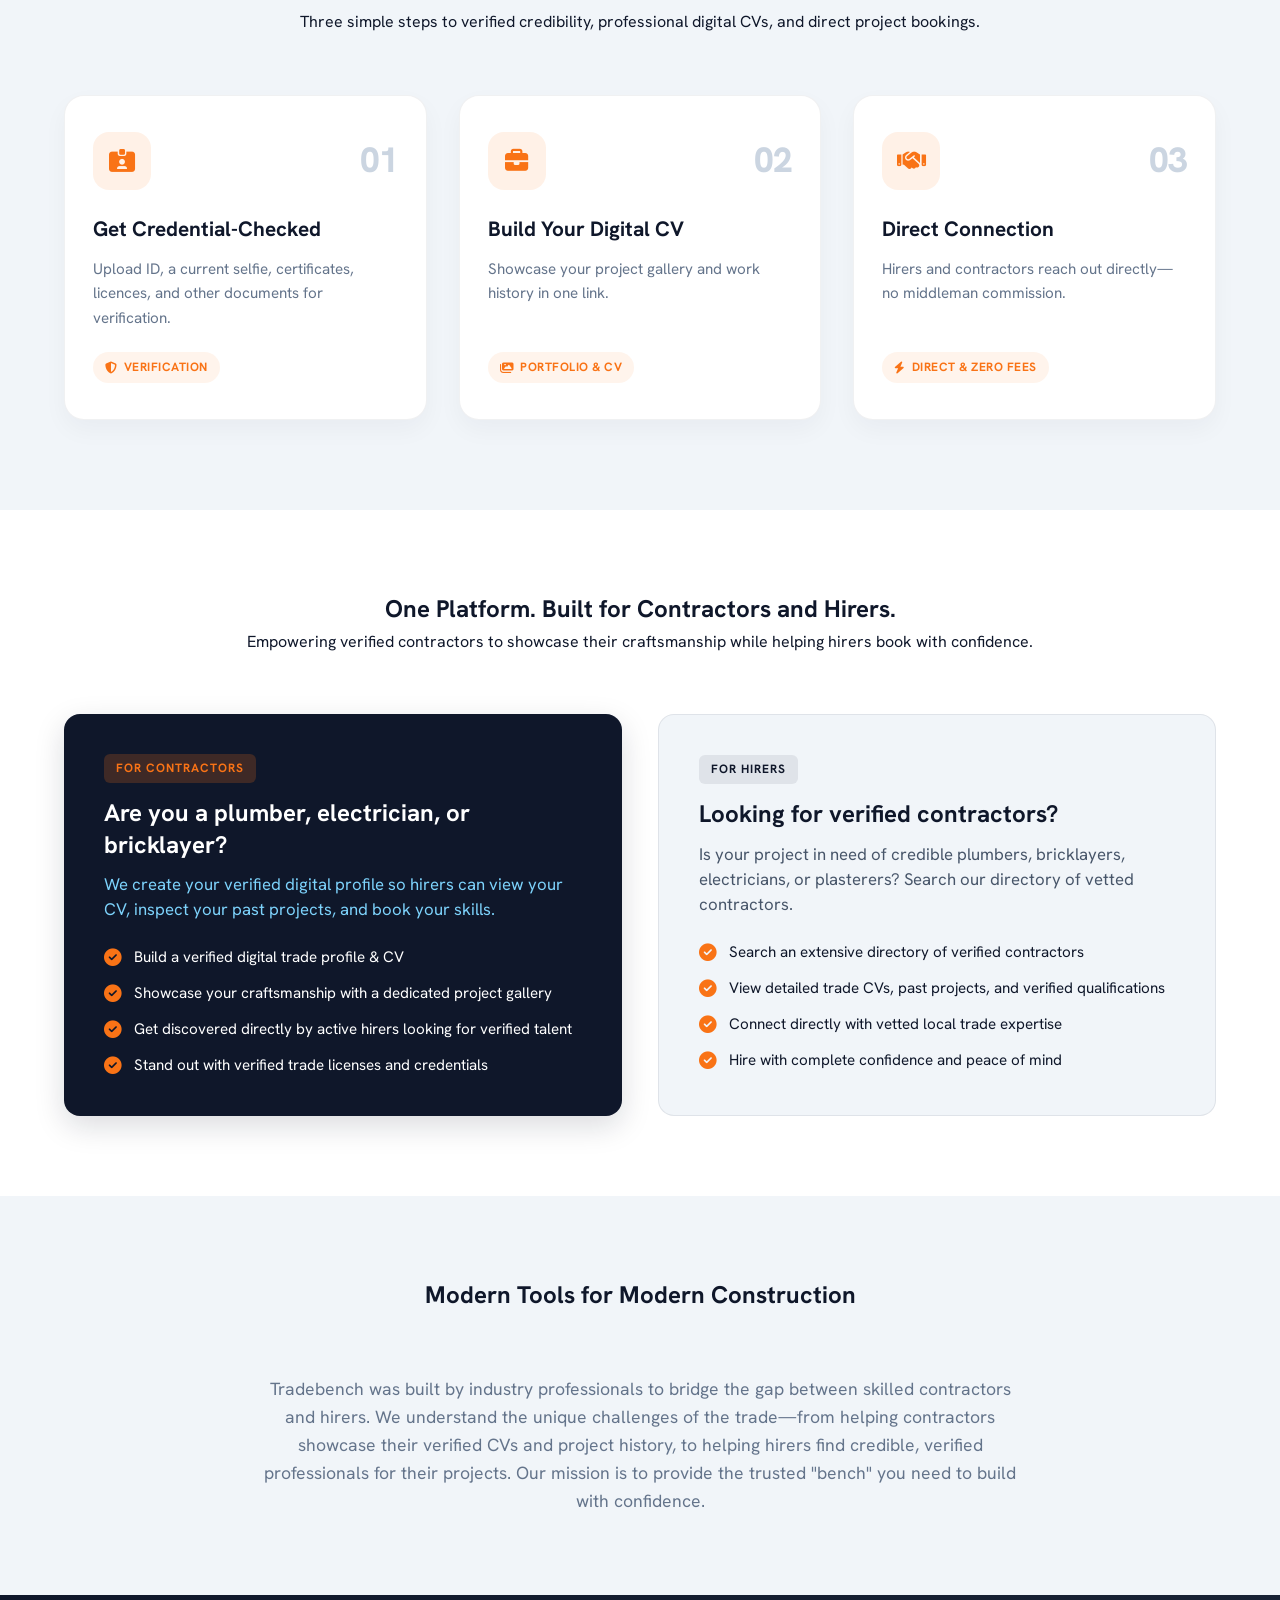
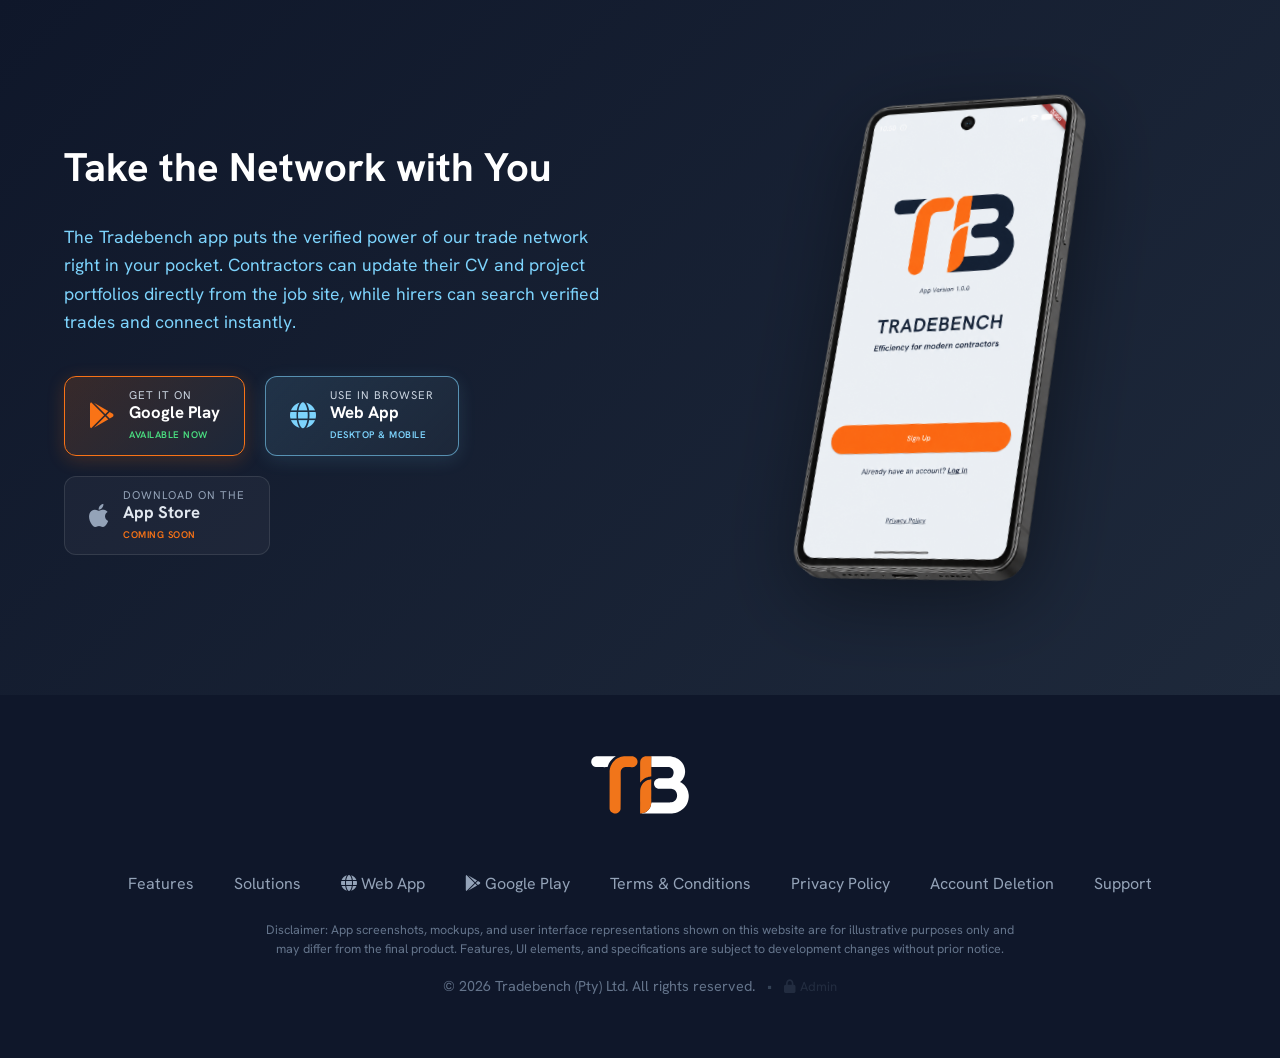
==== commit 20eed78a: "Fixed styling issues" ====
--- a/index.html
+++ b/index.html
@@ -332,12 +332,12 @@
             </div>
         </section>
 
-        <section id="about" class="about" style="background: var(--light-slate);">
-            <div class="container" style="text-align: center; max-width: 800px;">
+        <section id="about" class="about">
+            <div class="container about-content">
                 <div class="section-title">
                     <h2>Modern Tools for Modern Construction</h2>
                 </div>
-                <p style="font-size: 1.1rem; color: var(--text-muted);">
+                <p>
                     Tradebench was built by industry professionals to bridge the gap between skilled contractors
                     and hirers. We understand the unique challenges of the trade—from helping contractors
                     showcase their verified CVs and project history, to helping hirers find credible, verified
@@ -365,9 +365,7 @@
                                 <div>
                                     <span>Get it on</span>
                                     <strong>Google Play</strong>
-                                    <small
-                                        style="display: block; font-size: 0.6rem; color: #4ADE80; font-weight: 600; margin-top: 4px; letter-spacing: 0.5px;">AVAILABLE
-                                        NOW</small>
+                                    <small class="badge-status-now">AVAILABLE NOW</small>
                                 </div>
                             </a>
                             <a href="https://app.tradebench.co.za/"
@@ -379,8 +377,7 @@
                                 <div>
                                     <span>Use in Browser</span>
                                     <strong>Web App</strong>
-                                    <small
-                                        style="display: block; font-size: 0.6rem; color: var(--action-sky); font-weight: 600; margin-top: 4px; letter-spacing: 0.5px;">DESKTOP &amp; MOBILE</small>
+                                    <small class="badge-status-browser">DESKTOP &amp; MOBILE</small>
                                 </div>
                             </a>
                             <div class="badge-placeholder" aria-label="App Store - Coming Soon">
@@ -388,9 +385,7 @@
                                 <div>
                                     <span>Download on the</span>
                                     <strong>App Store</strong>
-                                    <small
-                                        style="display: block; font-size: 0.6rem; color: var(--safety-orange); margin-top: 4px; letter-spacing: 0.5px;">COMING
-                                        SOON</small>
+                                    <small class="badge-status-soon">COMING SOON</small>
                                 </div>
                             </div>
                         </div>
--- a/css/style.css
+++ b/css/style.css
@@ -699,8 +699,8 @@
     position: absolute;
     z-index: 2;
     background: rgba(15, 23, 42, 0.92);
+    -webkit-backdrop-filter: blur(8px);
     backdrop-filter: blur(8px);
-    -webkit-backdrop-filter: blur(8px);
     border: 1px solid rgba(255, 255, 255, 0.15);
     color: var(--white);
     padding: 8px 14px;
@@ -998,6 +998,21 @@
     flex-shrink: 0;
 }
 
+/* About Section */
+.about {
+    background: var(--light-slate);
+}
+
+.about-content {
+    text-align: center;
+    max-width: 800px;
+}
+
+.about-content p {
+    font-size: 1.1rem;
+    color: var(--text-muted);
+}
+
 /* Footer */
 footer {
     background: var(--deep-navy);
@@ -1050,6 +1065,7 @@
 .footer-divider {
     color: #334155;
     margin: 0 8px;
+    -webkit-user-select: none;
     user-select: none;
 }
 
@@ -1177,7 +1193,29 @@
     color: var(--white);
     font-size: 0.9rem;
     transition: 0.3s;
+    -webkit-user-select: none;
     user-select: none;
+}
+
+.app-badge-btn small,
+.badge-placeholder small {
+    display: block;
+    font-size: 0.6rem;
+    font-weight: 600;
+    margin-top: 4px;
+    letter-spacing: 0.5px;
+}
+
+.badge-status-now {
+    color: #4ADE80;
+}
+
+.badge-status-browser {
+    color: var(--action-sky);
+}
+
+.badge-status-soon {
+    color: var(--safety-orange);
 }
 
 .badge-placeholder i {
@@ -1549,8 +1587,8 @@
     gap: 8px;
     background: rgba(255, 255, 255, 0.08);
     border: 1px solid rgba(255, 255, 255, 0.16);
+    -webkit-backdrop-filter: blur(8px);
     backdrop-filter: blur(8px);
-    -webkit-backdrop-filter: blur(8px);
     padding: 8px 16px;
     border-radius: 999px;
     font-size: 0.88rem;
@@ -1586,8 +1624,8 @@
     border-radius: 999px;
     padding: 6px;
     gap: 6px;
+    -webkit-backdrop-filter: blur(14px);
     backdrop-filter: blur(14px);
-    -webkit-backdrop-filter: blur(14px);
     box-shadow: 0 8px 30px rgba(0, 0, 0, 0.25);
     max-width: 100%;
 }
@@ -1679,8 +1717,8 @@
     cursor: pointer;
     transition: all 0.2s ease;
     text-decoration: none;
+    -webkit-appearance: none;
     appearance: none;
-    -webkit-appearance: none;
     vertical-align: middle;
     white-space: nowrap;
     margin: 0;
@@ -1972,7 +2010,6 @@
     border: 1px solid #E2E8F0;
     box-shadow: 0 4px 16px rgba(15, 23, 42, 0.04);
     background: var(--white);
-    -webkit-overflow-scrolling: touch;
 }
 
 .legal-article table {
@@ -2196,6 +2233,7 @@
 .skeleton-meta {
     height: 24px;
     width: 40%;
+    margin-bottom: 24px;
 }
 
 .skeleton-text {
@@ -2211,6 +2249,11 @@
     height: 120px;
     width: 100%;
     border-radius: 14px;
+    margin: 20px 0;
+}
+
+#documentContent {
+    display: none;
 }
 
 /* Error State */
@@ -2349,8 +2392,8 @@
         left: 0;
         right: 0;
         background: rgba(15, 23, 42, 0.98);
+        -webkit-backdrop-filter: blur(12px);
         backdrop-filter: blur(12px);
-        -webkit-backdrop-filter: blur(12px);
         border-bottom: 1px solid rgba(255, 255, 255, 0.1);
         box-shadow: 0 12px 30px rgba(0, 0, 0, 0.4);
         flex-direction: column;
